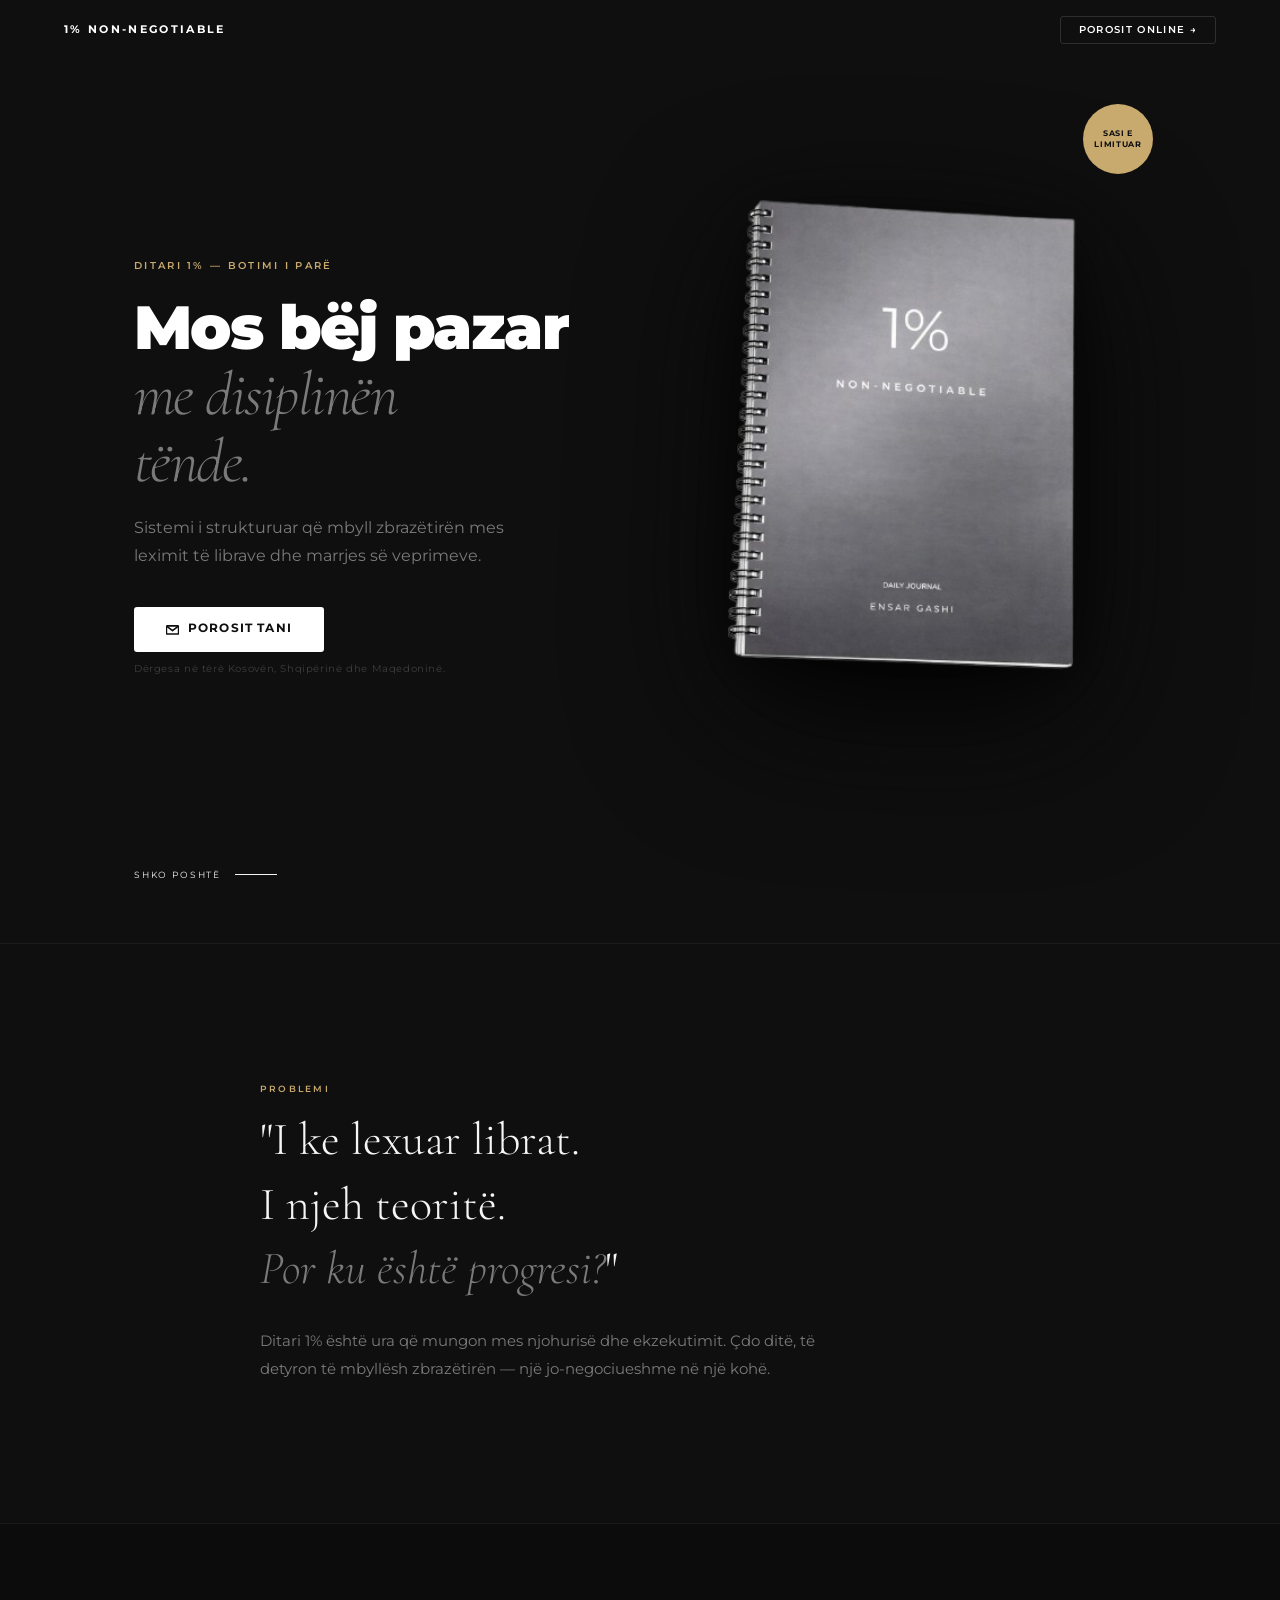
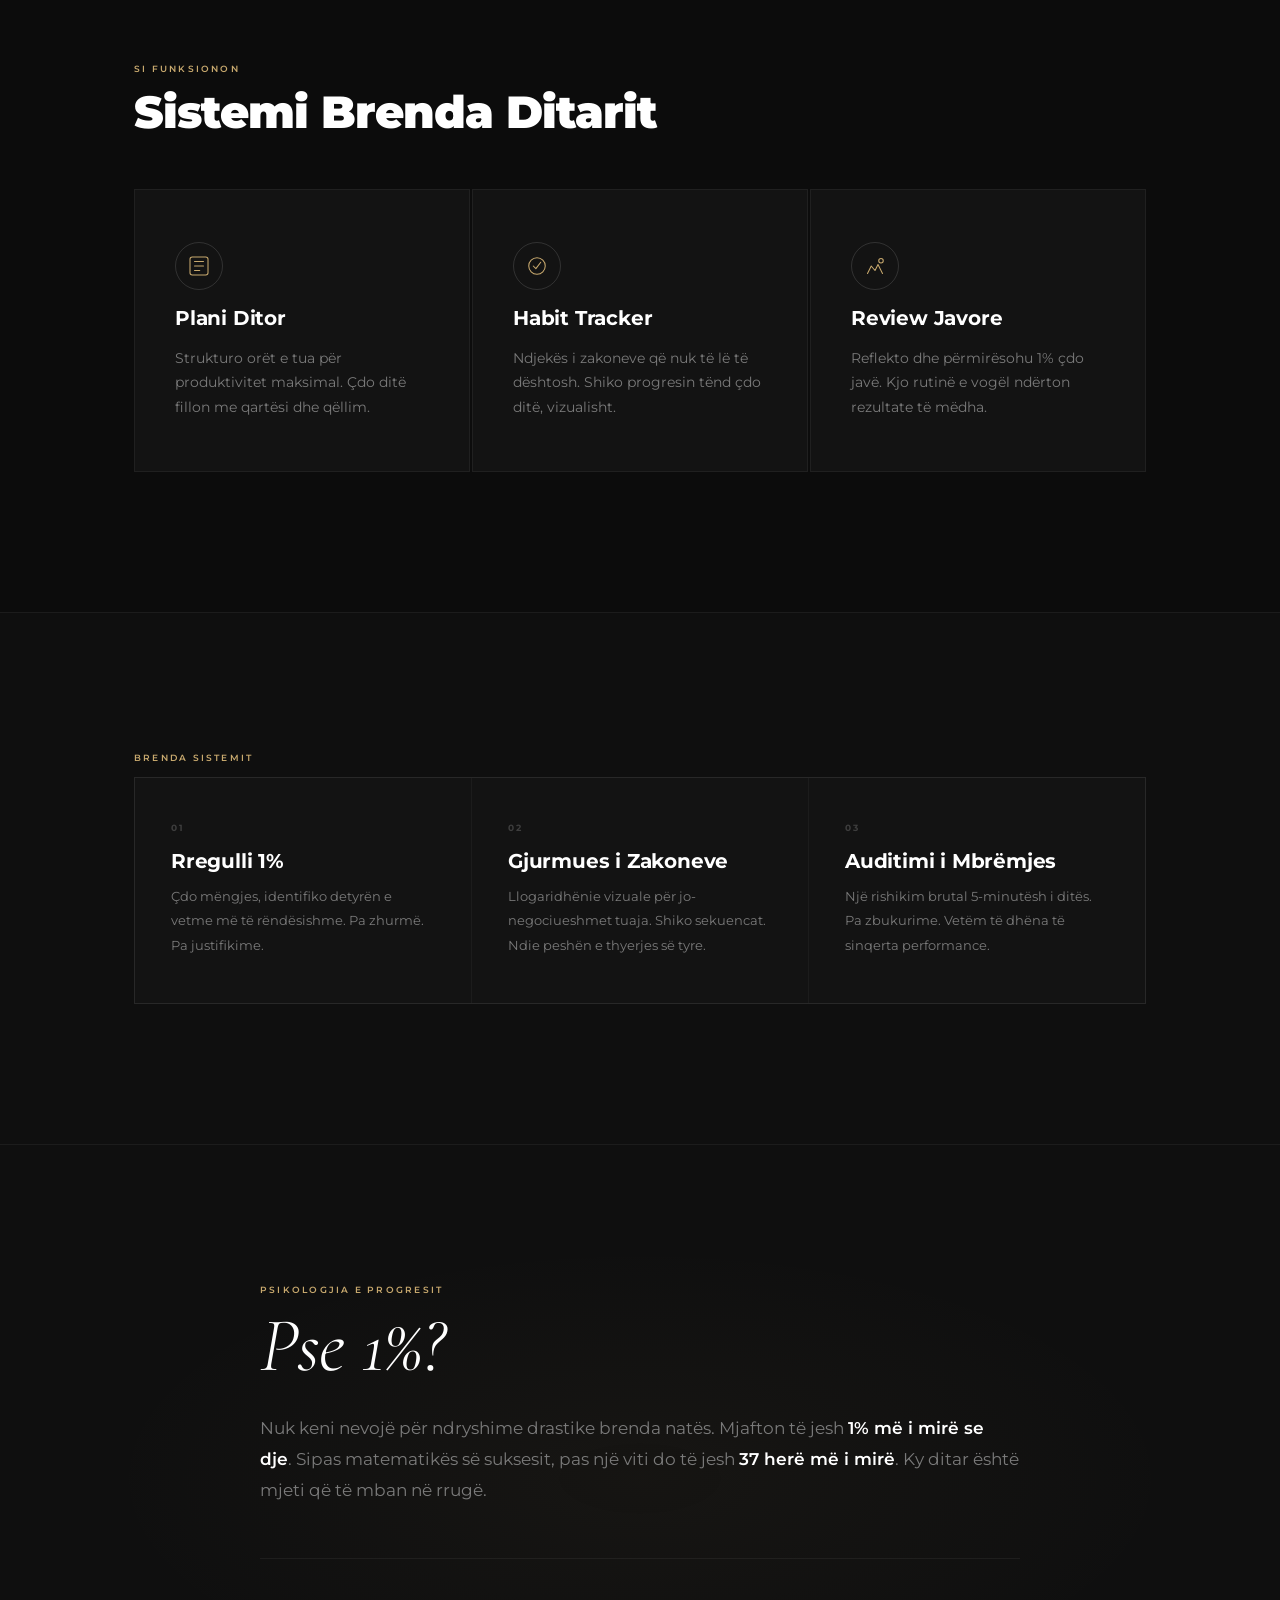
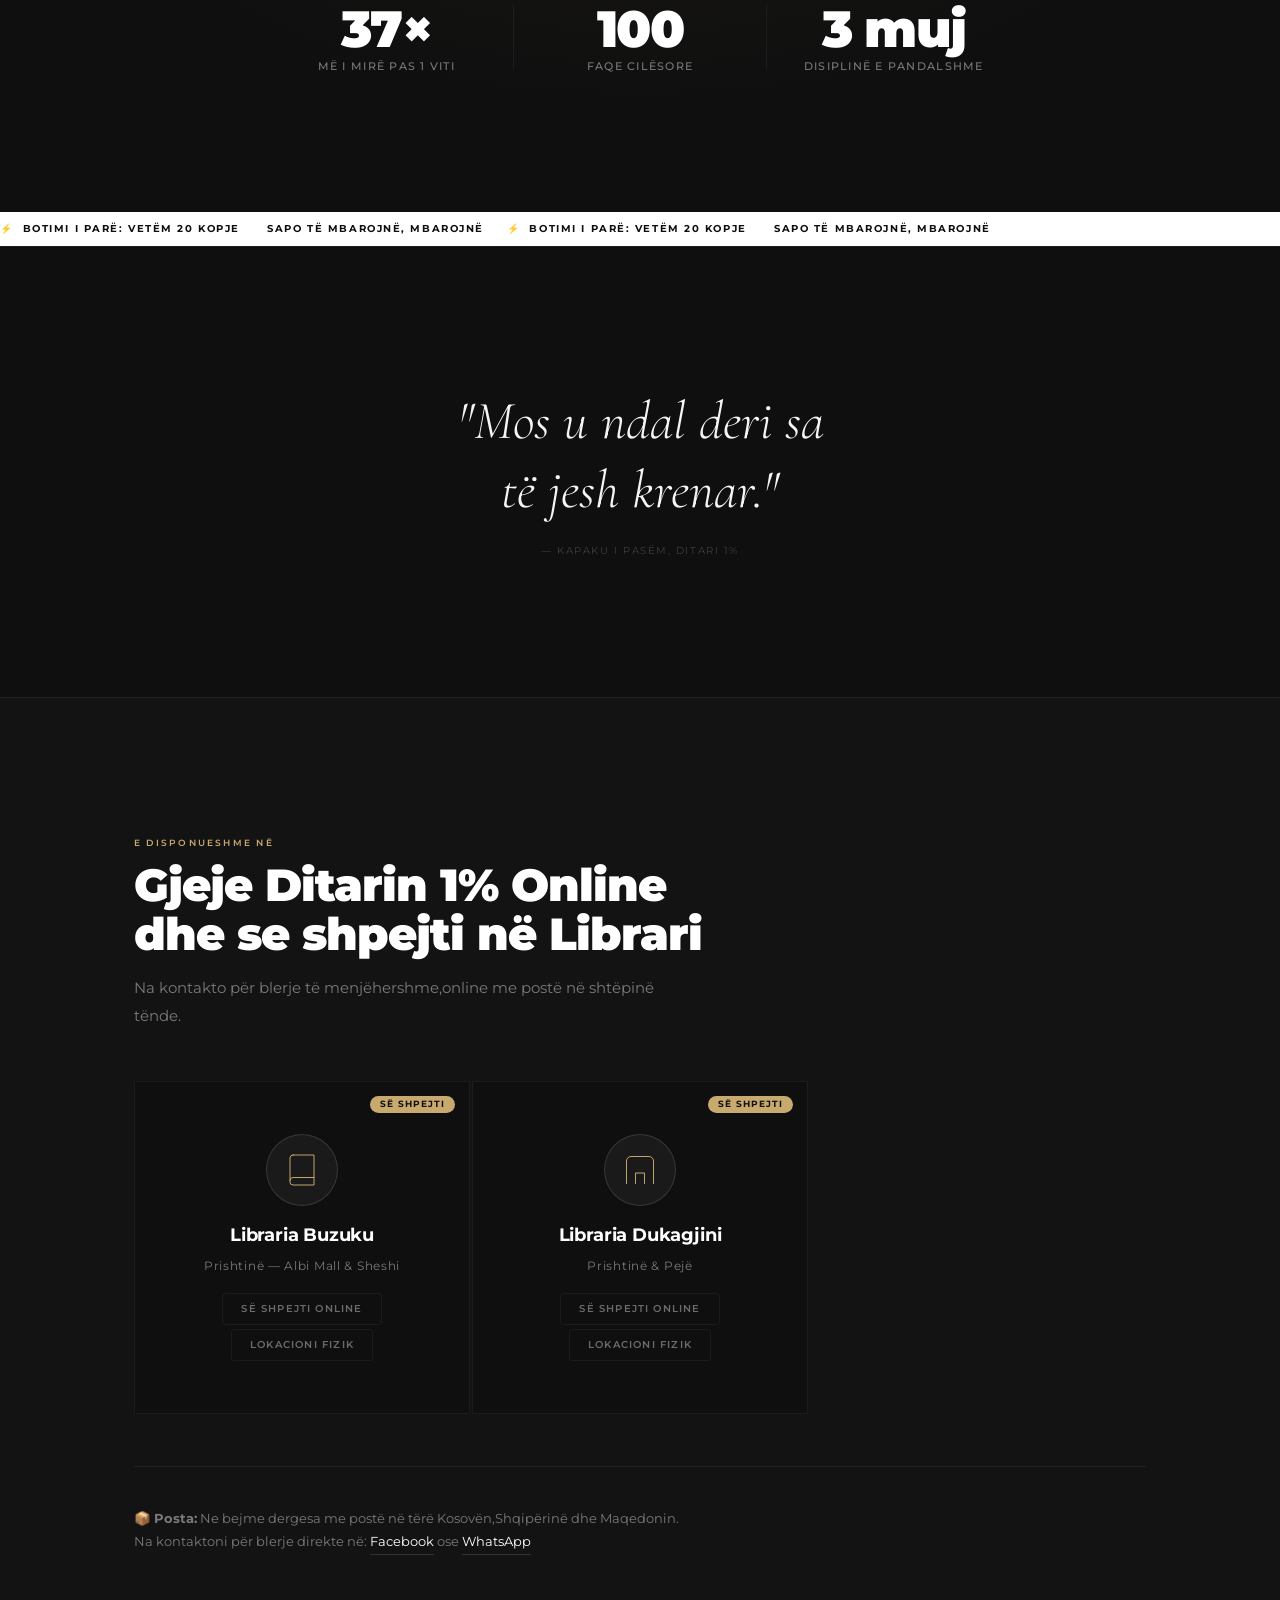
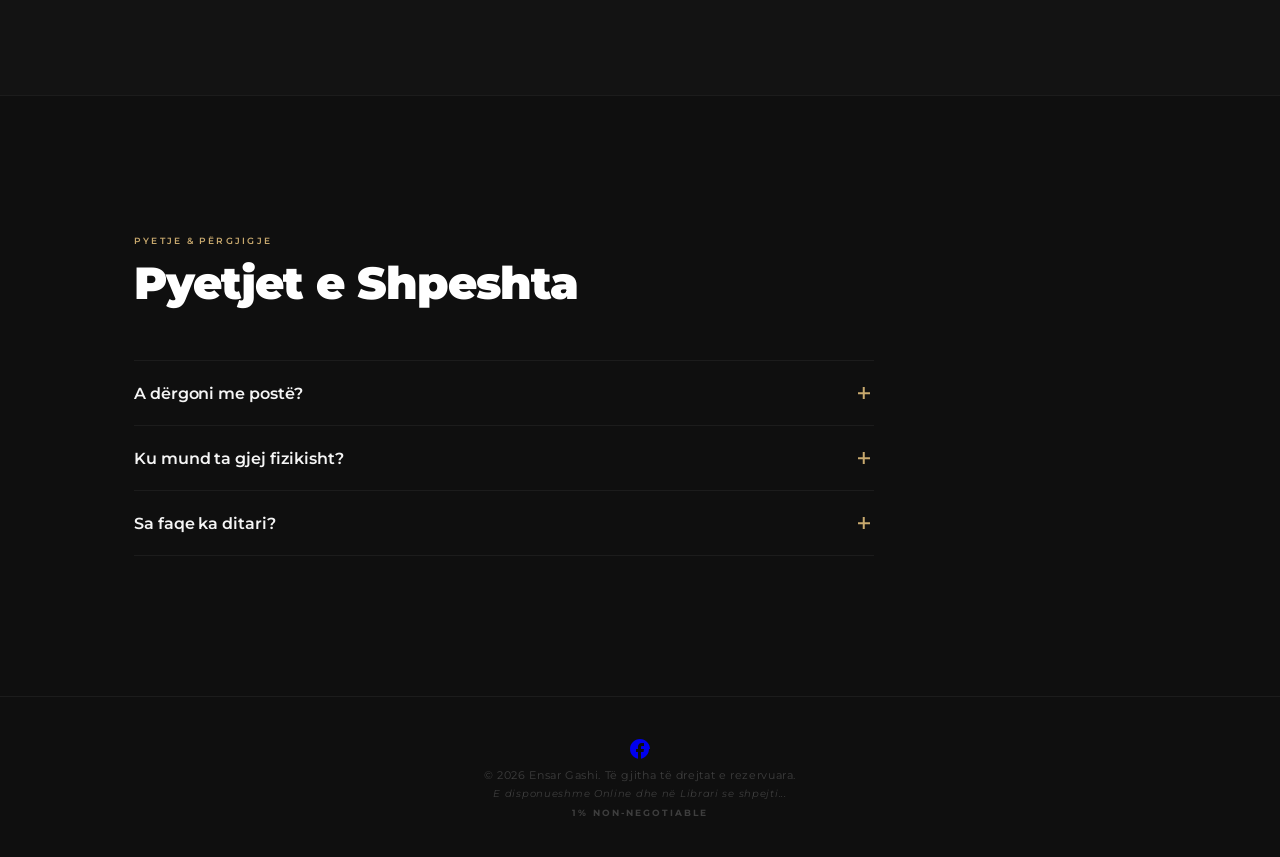
==== index.html @ e33360a8 "Rename diary.html to index.html" ====
<!DOCTYPE html>
<html lang="sq">
<head>
  <meta charset="UTF-8"/>
  <meta name="viewport" content="width=device-width, initial-scale=1.0"/>
  <title>1% Non-Negotiable — Ditari Ditor</title>
  <link rel="preconnect" href="https://fonts.googleapis.com">
  <link rel="preconnect" href="https://fonts.gstatic.com" crossorigin>
  <link href="https://fonts.googleapis.com/css2?family=Montserrat:wght@300;400;500;600;700;900&family=Cormorant+Garamond:ital,wght@0,300;1,300;1,400&display=swap" rel="stylesheet">
  <link rel="stylesheet" href="diary.css">
</head>
<body>

<nav class="nav" id="mainNav">
  <span class="nav-brand">1% Non-Negotiable</span>
  <a href="https://wa.me/38349200528?text=Përshëndetje%20Ensar,%20dua%20të%20porosis%20ditarin%20'1%25%20Non-Negotiable'." target="_blank" class="nav-btn">Porosit Online →</a>
</nav>

<section class="hero">
  <div class="hero-grid">

    <div class="hero-text fu">
      <span class="eyebrow">Ditari 1% — Botimi i Parë</span>
      <h1 class="h1">Mos bëj pazar<br><em>me disiplinën<br>tënde.</em></h1>
      <p class="sub">Sistemi i strukturuar që mbyll zbrazëtirën mes leximit të librave dhe marrjes së veprimeve.</p>
      
      <div class="cta-wrap">
        <a href="https://wa.me/38349200528?text=Përshëndetje%20Ensar,%20dua%20të%20porosis%20ditarin%20'1%25%20Non-Negotiable'." target="_blank" class="btn-main">
          <svg viewBox="0 0 16 16" fill="none" stroke="currentColor" stroke-width="2"
               stroke-linecap="round" stroke-linejoin="round" aria-hidden="true">
            <path d="M1.5 3.5h13a1 1 0 011 1v8a1 1 0 01-1 1h-13a1 1 0 01-1-1v-8a1 1 0 011-1z"/>
            <path d="M1.5 4.5l6.5 5 6.5-5"/>
          </svg>
          POROSIT TANI
        </a>
        <span class="cta-note">Dërgesa në tërë Kosovën, Shqipërinë dhe Maqedoninë.</span>
      </div>
    </div>

    <div class="journal-col fu td2">
      <div class="journal-float">
        <div class="journal-badge" aria-hidden="true">Sasi e<br>limituar</div>
        <img
          class="journal-img"
          src="daily-removebg-preview.png"
          alt="Ditari 1% Non-Negotiable — spirale metalike, kopertinë matte e zezë, nga Ensar Gashi"
          width="900" height="1200"
          loading="eager" decoding="async"
        />
      </div>
    </div>

  </div>
  <div class="scroll-cue fu td3" aria-hidden="true">
    <span>Shko poshtë</span>
    <div class="scroll-bar"></div>
  </div>
</section>


<section class="gap-sec">
  <div class="wrap">
    <div class="gap-inner fu">
      <span class="lbl">Problemi</span>
      <blockquote class="gap-q">
        "I ke lexuar librat.<br>
        I njeh teoritë.<br>
        <em>Por ku është progresi?</em>"
      </blockquote>
      <p class="gap-p">Ditari 1% është ura që mungon mes njohurisë dhe ekzekutimit. Çdo ditë, të detyron të mbyllësh zbrazëtirën — një jo-negociueshme në një kohë.</p>
    </div>
  </div>
</section>


<section class="system-sec" id="system">
  <div class="wrap">
    <div class="section-head fu">
      <span class="lbl">Si funksionon</span>
      <h2 class="section-title">Sistemi Brenda Ditarit</h2>
    </div>
    <div class="system-grid">

      <div class="sys-card fu td1">
        <div class="sys-icon" aria-hidden="true">
          <svg viewBox="0 0 32 32" fill="none" stroke="currentColor" stroke-width="1.4"
               stroke-linecap="round" stroke-linejoin="round">
            <rect x="4" y="4" width="24" height="24" rx="3"/>
            <line x1="10" y1="10" x2="22" y2="10"/>
            <line x1="10" y1="16" x2="22" y2="16"/>
            <line x1="10" y1="22" x2="17" y2="22"/>
          </svg>
        </div>
        <h3 class="sys-title">Plani Ditor</h3>
        <p class="sys-desc">Strukturo orët e tua për produktivitet maksimal. Çdo ditë fillon me qartësi dhe qëllim.</p>
      </div>

      <div class="sys-card fu td2">
        <div class="sys-icon" aria-hidden="true">
          <svg viewBox="0 0 32 32" fill="none" stroke="currentColor" stroke-width="1.4"
               stroke-linecap="round" stroke-linejoin="round">
            <circle cx="16" cy="16" r="11"/>
            <path d="M11 16l3.5 3.5L21 11"/>
          </svg>
        </div>
        <h3 class="sys-title">Habit Tracker</h3>
        <p class="sys-desc">Ndjekës i zakoneve që nuk të lë të dështosh. Shiko progresin tënd çdo ditë, vizualisht.</p>
      </div>

      <div class="sys-card fu td3">
        <div class="sys-icon" aria-hidden="true">
          <svg viewBox="0 0 32 32" fill="none" stroke="currentColor" stroke-width="1.4"
               stroke-linecap="round" stroke-linejoin="round">
            <path d="M6 26l5-10 5 6 4-8 6 12"/>
            <circle cx="24" cy="9" r="3"/>
          </svg>
        </div>
        <h3 class="sys-title">Review Javore</h3>
        <p class="sys-desc">Reflekto dhe përmirësohu 1% çdo javë. Kjo rutinë e vogël ndërton rezultate të mëdha.</p>
      </div>

    </div>
  </div>
</section>


<section class="feat-sec">
  <div class="wrap">
    <span class="lbl fu">Brenda Sistemit</span>
    <div class="feat-grid">
      <div class="fc fu td1">
        <div class="fc-n">01</div>
        <h3 class="fc-t">Rregulli 1%</h3>
        <p class="fc-d">Çdo mëngjes, identifiko detyrën e vetme më të rëndësishme. Pa zhurmë. Pa justifikime.</p>
      </div>
      <div class="fc fu td2">
        <div class="fc-n">02</div>
        <h3 class="fc-t">Gjurmues i Zakoneve</h3>
        <p class="fc-d">Llogaridhënie vizuale për jo-negociueshmet tuaja. Shiko sekuencat. Ndie peshën e thyerjes së tyre.</p>
      </div>
      <div class="fc fu td3">
        <div class="fc-n">03</div>
        <h3 class="fc-t">Auditimi i Mbrëmjes</h3>
        <p class="fc-d">Një rishikim brutal 5-minutësh i ditës. Pa zbukurime. Vetëm të dhëna të sinqerta performance.</p>
      </div>
    </div>
  </div>
</section>


<section class="pse-sec">
  <div class="wrap">
    <div class="pse-inner fu">
      <span class="lbl">Psikologjia e Progresit</span>
      <h2 class="pse-title">Pse 1%?</h2>
      <p class="pse-body">Nuk keni nevojë për ndryshime drastike brenda natës. Mjafton të jesh <strong>1% më i mirë se dje</strong>. Sipas matematikës së suksesit, pas një viti do të jesh <strong>37 herë më i mirë</strong>. Ky ditar është mjeti që të mban në rrugë.</p>
      <div class="pse-stat">
        <div class="pse-stat-item fu td1">
          <span class="pse-num">37×</span>
          <span class="pse-label">më i mirë pas 1 viti</span>
        </div>
        <div class="pse-divider" aria-hidden="true"></div>
        <div class="pse-stat-item fu td2">
          <span class="pse-num">100</span>
          <span class="pse-label">faqe cilësore</span>
        </div>
        <div class="pse-divider" aria-hidden="true"></div>
        <div class="pse-stat-item fu td3">
          <span class="pse-num">3 muj</span>
          <span class="pse-label">disiplinë e pandalshme</span>
        </div>
      </div>
    </div>
  </div>
</section>


<section class="scar" aria-label="Disponueshmëri e kufizuar">
  <div class="scar-track" aria-hidden="true">
    <span>⚡  BOTIMI I PARË: VETËM 20 KOPJE      SAPO TË MBAROJNË, MBAROJNË     </span>
    <span>⚡  BOTIMI I PARË: VETËM 20 KOPJE      SAPO TË MBAROJNË, MBAROJNË     </span>
  </div>
</section>


<section class="quote-sec">
  <div class="wrap">
    <div class="fu">
      <p class="bq">"Mos u ndal deri sa<br>të jesh krenar."</p>
      <span class="bq-attr">— Kapaku i pasëm, Ditari 1%</span>
    </div>
  </div>
</section>


<section class="stores-sec" id="retail">
  <div class="wrap">
    <div class="section-head fu">
      <span class="lbl">E Disponueshme Në</span>
      <h2 class="section-title">Gjeje Ditarin 1% Online<br>dhe se shpejti në Librari</h2>
      <p class="section-sub">Na kontakto për blerje të menjëhershme,online me postë në shtëpinë tënde.</p>
    </div>

    <div class="stores-grid">

     <div class="store-card fu td1">
  <div class="store-badge-soon">Së shpejti</div>
  <div class="store-logo-wrap">
    <svg class="store-logo-icon" viewBox="0 0 48 48" fill="none" stroke="#C8A96E"
         stroke-width="1.3" stroke-linecap="round" stroke-linejoin="round" aria-hidden="true">
      <path d="M8 38a4 4 0 014-4H40"/>
      <path d="M12 4H40v40H12A4 4 0 018 40V8a4 4 0 014-4z"/>
    </svg>
  </div>
  <h3 class="store-name">Libraria Buzuku</h3>
  <p class="store-sub">Prishtinë — Albi Mall & Sheshi</p>
  <div class="store-actions">
    <a href="#" class="btn-store btn-store--muted">Së shpejti Online</a>
    <a href="#" class="btn-store btn-store--outline btn-store--muted">Lokacioni Fizik</a>
  </div>
</div>

      <div class="store-card fu td2">
        <div class="store-badge-soon">Së shpejti</div>
        <div class="store-logo-wrap">
          <svg class="store-logo-icon" viewBox="0 0 48 48" fill="none" stroke="#C8A96E"
               stroke-width="1.3" stroke-linecap="round" stroke-linejoin="round" aria-hidden="true">
            <path d="M6 42V12a6 6 0 016-6h24a6 6 0 016 6v30"/>
            <path d="M18 42V28h12v14"/>
          </svg>
        </div>
        <h3 class="store-name">Libraria Dukagjini</h3>
        <p class="store-sub">Prishtinë & Pejë</p>
        <div class="store-actions">
          <a href="#" class="btn-store btn-store--muted">Së shpejti Online</a>
          <a href="#" class="btn-store btn-store--outline btn-store--muted">Lokacioni Fizik</a>
        </div>
      </div>

    

    </div>

    <div class="stores-secondary fu">
      <p>
        📦 <strong>Posta:</strong> Ne bejme dergesa me postë në tërë Kosovën,Shqipërinë dhe Maqedonin.<br>
        Na kontaktoni për blerje direkte në: 
<a href="https://www.facebook.com/profile.php?id=61578412855357" target="_blank" rel="noopener noreferrer">Facebook</a> ose 
<a href="https://wa.me/38349200528?text=Përshëndetje%20Ensar,%20po%20ju%20shkruaj%20për%20ditarin%20'1%25%20Non-Negotiable'." target="_blank" rel="noopener noreferrer">WhatsApp</a>
      </p>
    </div>

  </div>
</section>


<section class="faq-sec">
  <div class="wrap">
    <div class="section-head fu">
      <span class="lbl">Pyetje & Përgjigje</span>
      <h2 class="section-title">Pyetjet e Shpeshta</h2>
    </div>

    <div class="faq-list" id="faqList">

      <div class="faq-item fu">
        <button class="faq-q" aria-expanded="false">
          A dërgoni me postë?
          <span class="faq-icon" aria-hidden="true"></span>
        </button>
        <div class="faq-a" role="region">
          <p>Po,mund të porositni direkt përmes faqes tonë në <strong>Facebook</strong> ose permes WhatsApp-it.</p>
        </div>
      </div>

      <div class="faq-item fu td1">
        <button class="faq-q" aria-expanded="false">
          Ku mund ta gjej fizikisht?
          <span class="faq-icon" aria-hidden="true"></span>
        </button>
        <div class="faq-a" role="region">
          <p>Ditari është i disponueshëm në website-in tonë dhe se shpejti në librarite më të mira në Kosovë fizikisht edhe online.
            Bejme dergesa ne te gjithe Kosoven,Shqiperi dhe Maqedoni. 
          </p>
        </div>
      </div>

      <div class="faq-item fu td2">
        <button class="faq-q" aria-expanded="false">
          Sa faqe ka ditari?
          <span class="faq-icon" aria-hidden="true"></span>
        </button>
        <div class="faq-a" role="region">
          <p>Ditari përmban 100 faqe kualitative, të dizajnuara për t'ju mbuluar për 3 muaj disiplinë intensive 1%.</p>
        </div>
      </div>

    </div>
  </div>
</section>


<footer class="footer">
  <div class="footer-socials">
    <a href="https://www.facebook.com/profile.php?id=61578412855357" target="_blank" aria-label="Facebook">
      <svg width="24" height="24" viewBox="0 0 24 24" fill="currentColor">
        <path d="M22 12c0-5.52-4.48-10-10-10S2 6.48 2 12c0 4.84 3.44 8.87 8 9.8V15H8v-3h2V9.5C10 7.57 11.57 6 13.5 6H16v3h-2c-.55 0-1 .45-1 1V12h3l-.5 3H13v6.8c4.56-.93 8-4.96 8-9.8z"/>
      </svg>
    </a>
  </div>
  <p class="footer-c">© 2026 Ensar Gashi. Të gjitha të drejtat e rezervuara.</p>
  <p class="footer-av">E disponueshme Online dhe në Librari se shpejti...</p>
  <p class="footer-b">1% Non-Negotiable</p>
</footer>

<script src="diary.js"></script>
</body>
</html>
---- diary.css ----
/* ════════════════════════════════════════════════════════
   style.css  |  1% Non-Negotiable — Ditari Ditor
════════════════════════════════════════════════════════ */

/* ── RESET & TOKENS ─────────────────────────────────── */
*, *::before, *::after { margin: 0; padding: 0; box-sizing: border-box; }

:root {
  --bg:       #0F0F0F;
  --bg2:      #131313;
  --bg3:      #1a1a1a;
  --bg4:      #0c0c0c;
  --text:     #F5F5F5;
  --muted:    #7a7a7a;
  --dim:      #3e3e3e;
  --white:    #FFFFFF;
  --gold:     #C8A96E;
  --gold-dim: rgba(200,169,110,0.12);
  --border:   rgba(255,255,255,0.055);
  --bhi:      rgba(255,255,255,0.13);
  --ui:       'Montserrat', sans-serif;
  --serif:    'Cormorant Garamond', serif;
  --px:       clamp(18px, 5vw, 72px);
  --sy:       clamp(80px, 12vw, 140px);
  --max:      1140px;
  --rad:      3px;
}

html { scroll-behavior: smooth; }
body {
  background: var(--bg);
  color: var(--text);
  font-family: var(--ui);
  -webkit-font-smoothing: antialiased;
  overflow-x: hidden;
  line-height: 1;
}
.wrap { max-width: var(--max); margin: 0 auto; padding: 0 var(--px); }

/* ── KEYFRAMES ──────────────────────────────────────── */
@keyframes float {
  0%, 100% { transform: translateY(0px); }
  50%       { transform: translateY(-18px); }
}
@keyframes marquee {
  from { transform: translateX(0); }
  to   { transform: translateX(-50%); }
}
@keyframes pulse {
  0%, 100% { box-shadow: 0 0 0 0 rgba(200,169,110,.45); }
  60%       { box-shadow: 0 0 0 11px rgba(200,169,110,0); }
}
@keyframes lineAnim {
  0%   { transform: scaleY(0); transform-origin: top; opacity: 1; }
  49%  { transform: scaleY(1); transform-origin: top; }
  50%  { transform: scaleY(1); transform-origin: bottom; }
  100% { transform: scaleY(0); transform-origin: bottom; opacity: .3; }
}
@keyframes shimmerBar {
  0%   { transform: translateX(-100%); }
  100% { transform: translateX(400%); }
}

/* ── FADE-UP ─────────────────────────────────────────── */
.fu {
  opacity: 0;
  transform: translateY(24px);
  transition: opacity .72s cubic-bezier(.16,1,.3,1),
              transform .72s cubic-bezier(.16,1,.3,1);
}
.fu.on { opacity: 1; transform: none; }
.td1 { transition-delay: .07s; }
.td2 { transition-delay: .16s; }
.td3 { transition-delay: .28s; }

/* ── SHARED LABELS & HEADINGS ───────────────────────── */
.lbl {
  display: block;
  font-size: .58rem; font-weight: 600;
  letter-spacing: .24em; text-transform: uppercase;
  color: var(--gold); margin-bottom: 14px;
}

.section-head { margin-bottom: 52px; }

.section-title {
  font-size: clamp(1.7rem, 3.5vw, 2.8rem);
  font-weight: 900; letter-spacing: -.022em; line-height: 1.1;
  color: var(--white); margin-bottom: 14px;
}

.section-sub {
  font-size: clamp(.86rem, 1.3vw, .96rem);
  font-weight: 400; line-height: 1.82;
  color: var(--muted); max-width: 520px;
}


/* ════════════════════════════════════════════════════════
   NAV
════════════════════════════════════════════════════════ */
.nav {
  position: fixed; top: 0; left: 0; right: 0; z-index: 200;
  display: flex; align-items: center; justify-content: space-between;
  padding: 16px var(--px);
  border-bottom: 1px solid transparent;
  transition: background .4s, border-color .35s, backdrop-filter .4s;
}
.nav.scrolled {
  background: rgba(15,15,15,.9);
  border-color: var(--border);
  backdrop-filter: blur(16px);
}
.nav-brand {
  font-size: .66rem; font-weight: 700;
  letter-spacing: .22em; text-transform: uppercase;
  color: var(--white); white-space: nowrap; text-decoration: none;
}
.nav-btn {
  font-size: .64rem; font-weight: 600;
  letter-spacing: .13em; text-transform: uppercase;
  color: var(--white); text-decoration: none;
  border: 1px solid var(--bhi);
  padding: 8px 18px; border-radius: var(--rad);
  transition: background .2s, color .2s;
}
.nav-btn:hover { background: var(--white); color: var(--bg); }


/* ════════════════════════════════════════════════════════
   HERO
════════════════════════════════════════════════════════ */
.hero {
  min-height: 100svh;
  padding: 120px var(--px) 64px;
  display: flex; flex-direction: column; justify-content: center;
  max-width: var(--max); margin: 0 auto;
}
.hero-grid {
  display: grid;
  grid-template-columns: 1fr 1fr;
  gap: 48px; align-items: center;
}

/* Text column */
.eyebrow {
  display: inline-block;
  font-size: .6rem; font-weight: 600;
  letter-spacing: .24em; text-transform: uppercase;
  color: var(--gold); margin-bottom: 24px;
}
.h1 {
  font-size: clamp(2.2rem, 4.8vw, 4.2rem);
  font-weight: 900; line-height: 1.06;
  letter-spacing: -.025em; color: var(--white);
  margin-bottom: 20px;
}
.h1 em {
  font-family: var(--serif);
  font-style: italic; font-weight: 300; color: var(--muted);
}
.sub {
  font-size: clamp(.86rem, 1.4vw, 1rem);
  font-weight: 400; line-height: 1.76; color: var(--muted);
  max-width: 400px; margin-bottom: 36px;
}
.cta-wrap { display: flex; flex-direction: column; align-items: flex-start; gap: 12px; }
.btn-main {
  display: inline-flex; align-items: center; gap: 9px;
  background: var(--white); color: var(--bg);
  font-family: var(--ui); font-size: .72rem;
  font-weight: 700; letter-spacing: .1em; text-transform: uppercase;
  text-decoration: none; padding: 16px 32px; border-radius: var(--rad);
  transition: opacity .2s, transform .15s;
}
.btn-main:hover { opacity: .88; }
.btn-main:active { transform: scale(.98); }
.btn-main svg { width: 13px; height: 13px; flex-shrink: 0; }
.cta-note { font-size: .64rem; color: var(--dim); letter-spacing: .06em; }

/* Journal image column */
.journal-col {
  display: flex; justify-content: center; align-items: center;
  position: relative;
}
.journal-float {
  position: relative;
  display: inline-block;
  animation: float 6s ease-in-out infinite;
}
.journal-badge {
  position: absolute; top: -16px; right: -18px; z-index: 10;
  width: 70px; height: 70px; border-radius: 50%;
  background: var(--gold);
  display: flex; flex-direction: column;
  align-items: center; justify-content: center; text-align: center;
  font-size: .48rem; font-weight: 700; letter-spacing: .09em; text-transform: uppercase;
  color: #0F0F0F; line-height: 1.45;
  animation: pulse 2.8s ease-in-out infinite;
  pointer-events: none;
}
.journal-img {
  display: block;
  width: clamp(280px, 38vw, 460px);
  height: auto;
  filter:
    drop-shadow(0px 40px 70px rgba(0,0,0,.85))
    drop-shadow(0px 8px 24px rgba(0,0,0,.6))
    drop-shadow(0px 0px 1px rgba(255,255,255,.04));
  image-rendering: -webkit-optimize-contrast;
}

/* Scroll cue */
.scroll-cue {
  display: flex; align-items: center; gap: 14px;
  margin-top: 60px; opacity: .4;
}
.scroll-cue span { font-size: .57rem; letter-spacing: .2em; text-transform: uppercase; }
.scroll-bar {
  width: 42px; height: 1px; background: currentColor;
  animation: lineAnim 2.2s ease-in-out infinite;
}


/* ════════════════════════════════════════════════════════
   KNOWLEDGE GAP
════════════════════════════════════════════════════════ */
.gap-sec { padding: var(--sy) var(--px); border-top: 1px solid var(--border); }
.gap-inner { max-width: 760px; margin: 0 auto; }
.gap-q {
  font-family: var(--serif);
  font-size: clamp(1.65rem, 3.6vw, 2.9rem);
  font-weight: 300; line-height: 1.4; color: var(--text);
  border: none; margin-bottom: 26px;
}
.gap-q em { font-style: italic; color: var(--muted); }
.gap-p {
  font-size: clamp(.86rem, 1.4vw, .96rem);
  font-weight: 400; line-height: 1.84; color: var(--muted); max-width: 560px;
}


/* ════════════════════════════════════════════════════════
   SISTEMI BRENDA DITARIT
════════════════════════════════════════════════════════ */
.system-sec {
  padding: var(--sy) var(--px);
  border-top: 1px solid var(--border);
  background: var(--bg4);
}
.system-grid {
  display: grid;
  grid-template-columns: repeat(3, 1fr);
  gap: 2px;
}
.sys-card {
  background: var(--bg2);
  border: 1px solid var(--border);
  padding: clamp(32px, 5vw, 52px) clamp(24px, 3.5vw, 40px);
  display: flex; flex-direction: column; gap: 18px;
  position: relative; overflow: hidden;
  transition: background .3s, border-color .3s;
}
.sys-card::after {
  content: '';
  position: absolute; bottom: 0; left: 0; right: 0; height: 2px;
  background: linear-gradient(90deg, transparent, var(--gold), transparent);
  opacity: 0; transition: opacity .3s;
}
.sys-card:hover { background: var(--bg3); border-color: var(--bhi); }
.sys-card:hover::after { opacity: 1; }

.sys-icon {
  width: 48px; height: 48px;
  border: 1px solid var(--bhi); border-radius: 50%;
  display: flex; align-items: center; justify-content: center;
  flex-shrink: 0;
  color: var(--gold);
}
.sys-icon svg { width: 24px; height: 24px; }

.sys-title {
  font-size: clamp(1rem, 1.8vw, 1.25rem);
  font-weight: 700; letter-spacing: -.01em; color: var(--white);
}
.sys-desc {
  font-size: .86rem; font-weight: 400; line-height: 1.78; color: var(--muted);
}


/* ════════════════════════════════════════════════════════
   ORIGINAL FEATURES GRID
════════════════════════════════════════════════════════ */
.feat-sec { padding: var(--sy) var(--px); border-top: 1px solid var(--border); }
.feat-grid {
  display: grid; grid-template-columns: repeat(3,1fr);
  gap: 1px; background: var(--border); border: 1px solid var(--border);
}
.fc {
  background: var(--bg2);
  padding: clamp(26px,4vw,46px) clamp(20px,3vw,36px);
  position: relative; overflow: hidden; transition: background .3s;
}
.fc::after {
  content: ''; position: absolute;
  top: 0; left: 0; right: 0; height: 2px;
  background: linear-gradient(90deg, transparent, var(--gold), transparent);
  opacity: 0; transition: opacity .3s;
}
.fc:hover { background: var(--bg3); }
.fc:hover::after { opacity: 1; }
.fc-n { font-size: .54rem; font-weight: 700; letter-spacing: .18em; color: var(--dim); margin-bottom: 20px; }
.fc-t { font-size: clamp(.96rem,1.7vw,1.24rem); font-weight: 700; letter-spacing: -.01em; color: var(--white); margin-bottom: 12px; }
.fc-d { font-size: .84rem; font-weight: 400; line-height: 1.8; color: var(--muted); }


/* ════════════════════════════════════════════════════════
   PSE 1%? — PSYCHOLOGY
════════════════════════════════════════════════════════ */
.pse-sec {
  padding: var(--sy) var(--px);
  border-top: 1px solid var(--border);
  /* subtle radial glow at center */
  background:
    radial-gradient(ellipse 60% 50% at 50% 50%, rgba(200,169,110,.04) 0%, transparent 70%),
    var(--bg);
}
.pse-inner { max-width: 760px; margin: 0 auto; }
.pse-title {
  font-family: var(--serif);
  font-size: clamp(2.8rem, 6vw, 5.5rem);
  font-weight: 300; font-style: italic;
  color: var(--white); line-height: 1; margin-bottom: 28px;
  letter-spacing: -.01em;
}
.pse-body {
  font-size: clamp(.92rem, 1.5vw, 1.05rem);
  font-weight: 400; line-height: 1.84; color: var(--muted);
  margin-bottom: 52px;
}
.pse-body strong { color: var(--white); font-weight: 600; }

/* Stats row */
.pse-stat {
  display: flex; align-items: center;
  gap: 0; border-top: 1px solid var(--border); padding-top: 44px;
}
.pse-stat-item {
  flex: 1; text-align: center;
  display: flex; flex-direction: column; gap: 8px;
}
.pse-num {
  font-size: clamp(2rem, 4vw, 3.2rem);
  font-weight: 900; letter-spacing: -.03em;
  color: var(--white); line-height: 1;
}
.pse-label {
  font-size: .66rem; font-weight: 500;
  letter-spacing: .12em; text-transform: uppercase;
  color: var(--muted);
}
.pse-divider {
  width: 1px; height: 64px;
  background: var(--border); flex-shrink: 0;
}


/* ════════════════════════════════════════════════════════
   SCARCITY BANNER
════════════════════════════════════════════════════════ */
.scar { overflow: hidden; background: var(--white); padding: 12px 0; }
.scar-track { display: flex; white-space: nowrap; animation: marquee 22s linear infinite; }
.scar-track span {
  font-size: .61rem; font-weight: 700; letter-spacing: .16em;
  text-transform: uppercase; color: var(--bg); flex-shrink: 0;
}


/* ════════════════════════════════════════════════════════
   BACK COVER QUOTE
════════════════════════════════════════════════════════ */
.quote-sec { padding: var(--sy) var(--px); border-top: 1px solid var(--border); text-align: center; }
.bq {
  font-family: var(--serif);
  font-size: clamp(1.8rem, 4.2vw, 3.4rem);
  font-weight: 300; font-style: italic; line-height: 1.28;
  color: var(--text); margin-bottom: 16px;
}
.bq-attr { font-size: .6rem; letter-spacing: .16em; text-transform: uppercase; color: var(--dim); }


/* ════════════════════════════════════════════════════════
   GJEJE NË LIBRARI — LOGO SHOWCASE
════════════════════════════════════════════════════════ */
.stores-sec {
  padding: var(--sy) var(--px);
  border-top: 1px solid var(--border);
  background: var(--bg2);
}

.stores-grid {
  display: grid;
  grid-template-columns: repeat(3, 1fr);
  gap: 2px;
  margin-bottom: 52px;
}

.store-card {
  background: var(--bg);
  border: 1px solid var(--border);
  padding: clamp(32px, 5vw, 52px) clamp(24px, 3.5vw, 38px);
  display: flex; flex-direction: column; align-items: center;
  text-align: center; gap: 16px;
  position: relative; overflow: hidden;
  transition: border-color .3s, background .3s;
}
.store-card::before {
  content: '';
  position: absolute; top: 0; left: 0; right: 0; height: 1px;
  background: linear-gradient(90deg, transparent, var(--gold), transparent);
  opacity: 0; transition: opacity .3s;
}
.store-card:hover { border-color: var(--bhi); background: var(--bg3); }
.store-card:hover::before { opacity: 1; }

/* "Së shpejti" badge */
.store-badge-soon {
  position: absolute; top: 14px; right: 14px;
  font-size: .54rem; font-weight: 700; letter-spacing: .12em; text-transform: uppercase;
  color: var(--bg);
  background: var(--gold);
  padding: 4px 10px; border-radius: 20px;
}

.store-logo-wrap {
  width: 72px; height: 72px;
  border: 1px solid var(--bhi); border-radius: 50%;
  display: flex; align-items: center; justify-content: center;
  background: var(--bg3);
  margin-bottom: 4px;
}
.store-logo-icon { width: 36px; height: 36px; }

.store-name {
  font-size: clamp(.96rem, 1.7vw, 1.15rem);
  font-weight: 700; letter-spacing: -.01em; color: var(--white);
}
.store-sub {
  font-size: .74rem; font-weight: 400; color: var(--muted);
  letter-spacing: .06em;
}

.btn-store {
  display: inline-flex; align-items: center; gap: 6px;
  border: 1px solid var(--bhi); color: var(--text);
  text-decoration: none; font-family: var(--ui);
  font-size: .62rem; font-weight: 600; letter-spacing: .12em; text-transform: uppercase;
  padding: 10px 18px; border-radius: var(--rad);
  margin-top: 4px;
  transition: background .2s, color .2s, border-color .2s;
}
.btn-store:hover { background: var(--white); color: var(--bg); border-color: var(--white); }
.btn-store svg { width: 10px; height: 10px; transition: transform .2s; }
.btn-store:hover svg { transform: translateX(3px); }

.btn-store--muted {
  opacity: .4; cursor: default; pointer-events: none;
}

/* Secondary CTA */
.stores-secondary { padding-top: 40px; border-top: 1px solid var(--border); }
.stores-secondary p { font-size: .84rem; color: var(--muted); line-height: 1.75; }
.stores-secondary a {
  color: var(--white); text-decoration: none;
  border-bottom: 1px solid var(--bhi); transition: border-color .2s;
  display: inline-flex; align-items: center; gap: 5px;
}
.stores-secondary a:hover { border-color: var(--white); }
.stores-secondary a svg { width: 12px; height: 12px; }


/* ════════════════════════════════════════════════════════
   FAQ — ACCORDION
════════════════════════════════════════════════════════ */
.faq-sec {
  padding: var(--sy) var(--px);
  border-top: 1px solid var(--border);
}
.faq-list { max-width: 740px; }

.faq-item {
  border-bottom: 1px solid var(--border);
}
.faq-item:first-child { border-top: 1px solid var(--border); }

.faq-q {
  width: 100%; background: none; border: none; cursor: pointer;
  display: flex; align-items: center; justify-content: space-between;
  gap: 20px;
  padding: 22px 0;
  font-family: var(--ui); font-size: clamp(.88rem, 1.4vw, 1rem);
  font-weight: 600; letter-spacing: -.005em;
  color: var(--text); text-align: left;
  transition: color .2s;
}
.faq-q:hover { color: var(--white); }

/* + / × icon */
.faq-icon {
  flex-shrink: 0;
  width: 20px; height: 20px;
  position: relative;
}
.faq-icon::before,
.faq-icon::after {
  content: '';
  position: absolute; top: 50%; left: 50%;
  width: 12px; height: 1.5px;
  background: var(--gold);
  transform: translate(-50%, -50%);
  transition: opacity .3s, transform .3s;
}
.faq-icon::after {
  transform: translate(-50%, -50%) rotate(90deg);
}

/* open state */
.faq-item.open .faq-icon::after {
  transform: translate(-50%, -50%) rotate(0deg);
  opacity: 0;
}
.faq-item.open .faq-q { color: var(--white); }

.faq-a {
  overflow: hidden;
  max-height: 0;
  transition: max-height .45s cubic-bezier(.16,1,.3,1);
}
.faq-a p {
  padding-bottom: 22px;
  font-size: clamp(.84rem, 1.3vw, .94rem);
  font-weight: 400; line-height: 1.82; color: var(--muted);
}


/* ════════════════════════════════════════════════════════
   FOOTER
════════════════════════════════════════════════════════ */
.footer {
  padding: 40px var(--px); border-top: 1px solid var(--border);
  text-align: center; display: flex; flex-direction: column; gap: 7px; align-items: center;
}
.footer-c  { font-size: .66rem; color: var(--dim); letter-spacing: .06em; }
.footer-av { font-size: .63rem; color: var(--dim); letter-spacing: .07em; font-style: italic; }
.footer-b  { font-size: .58rem; font-weight: 700; letter-spacing: .22em; text-transform: uppercase; color: var(--dim); margin-top: 2px; }


/* ════════════════════════════════════════════════════════
   RESPONSIVE
════════════════════════════════════════════════════════ */
@media (max-width: 900px) {
  .system-grid { grid-template-columns: 1fr; }
  .stores-grid { grid-template-columns: 1fr; max-width: 400px; }
}

@media (max-width: 820px) {
  .hero-grid  { grid-template-columns: 1fr; text-align: center; gap: 52px; }
  .hero-text  { order: 1; }
  .journal-col { order: 2; }
  .sub        { max-width: 100%; margin-left: auto; margin-right: auto; }
  .cta-wrap   { align-items: center; }
  .cta-note   { text-align: center; }
  .scroll-cue { justify-content: center; }
  .feat-grid  { grid-template-columns: 1fr; }
  .retail-hd  { margin-bottom: 40px; }
  .journal-img { width: clamp(240px, 72vw, 360px); }
  .pse-stat   { flex-direction: column; gap: 32px; }
  .pse-divider { width: 40px; height: 1px; }
  .section-head { margin-bottom: 36px; }
}

@media (max-width: 480px) {
  .nav-btn    { display: none; }
  .h1         { font-size: 2.1rem; }
  .journal-badge { width: 58px; height: 58px; top: -10px; right: -10px; font-size: .44rem; }
  .gap-q      { font-size: 1.5rem; }
  .bq         { font-size: 1.7rem; }
  .pse-title  { font-size: 2.8rem; }
}
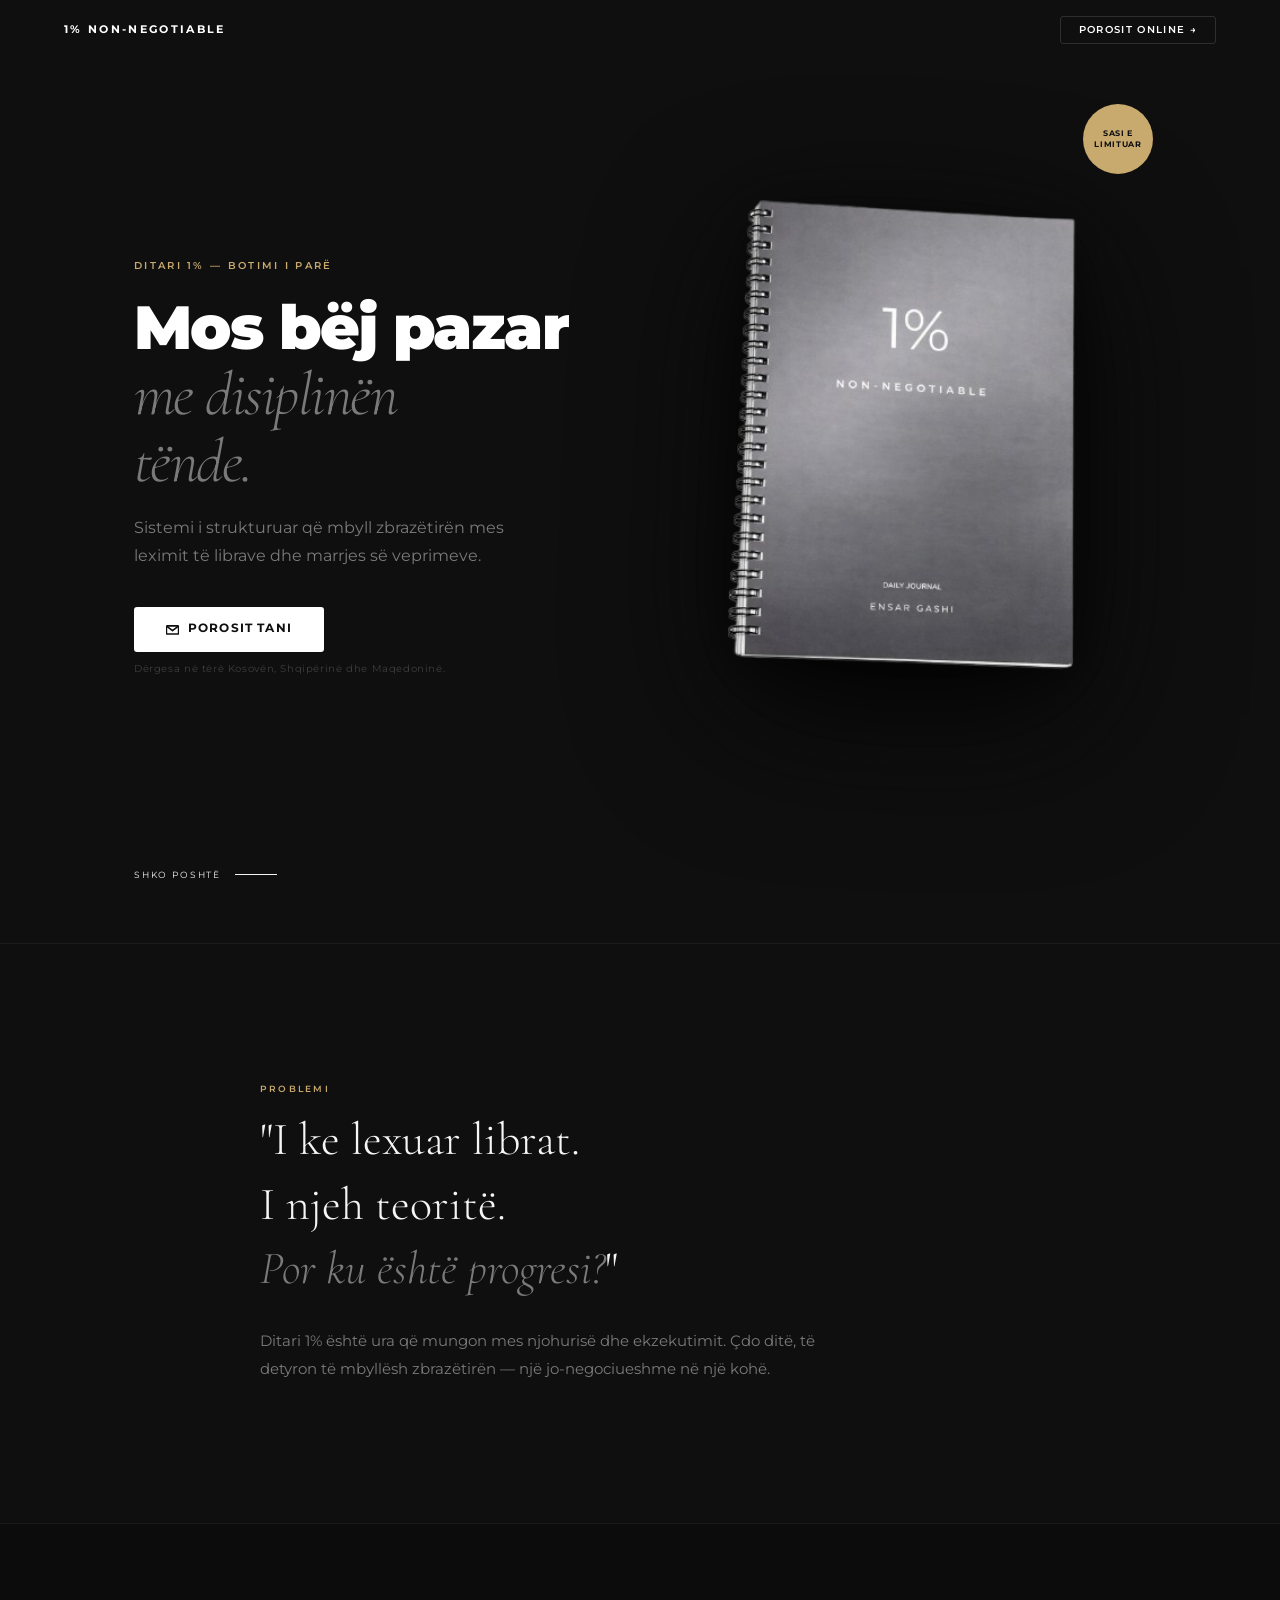
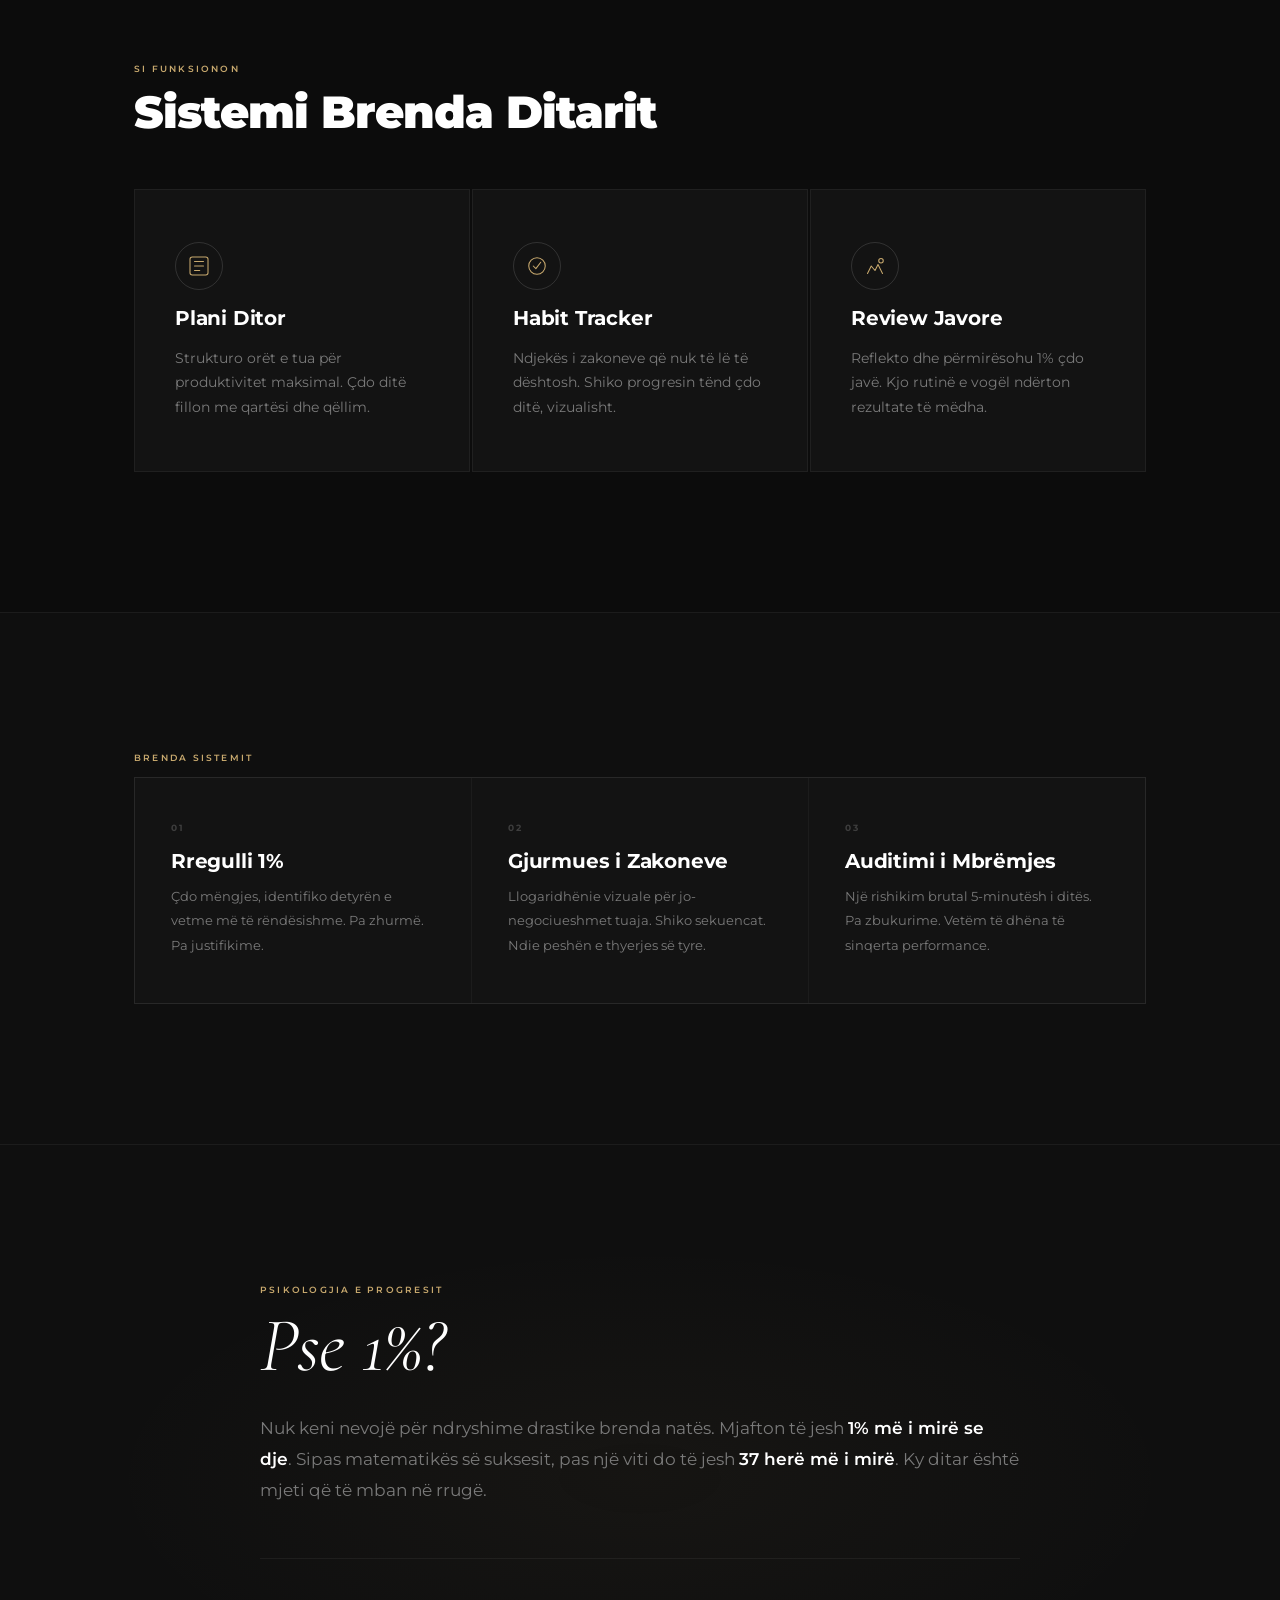
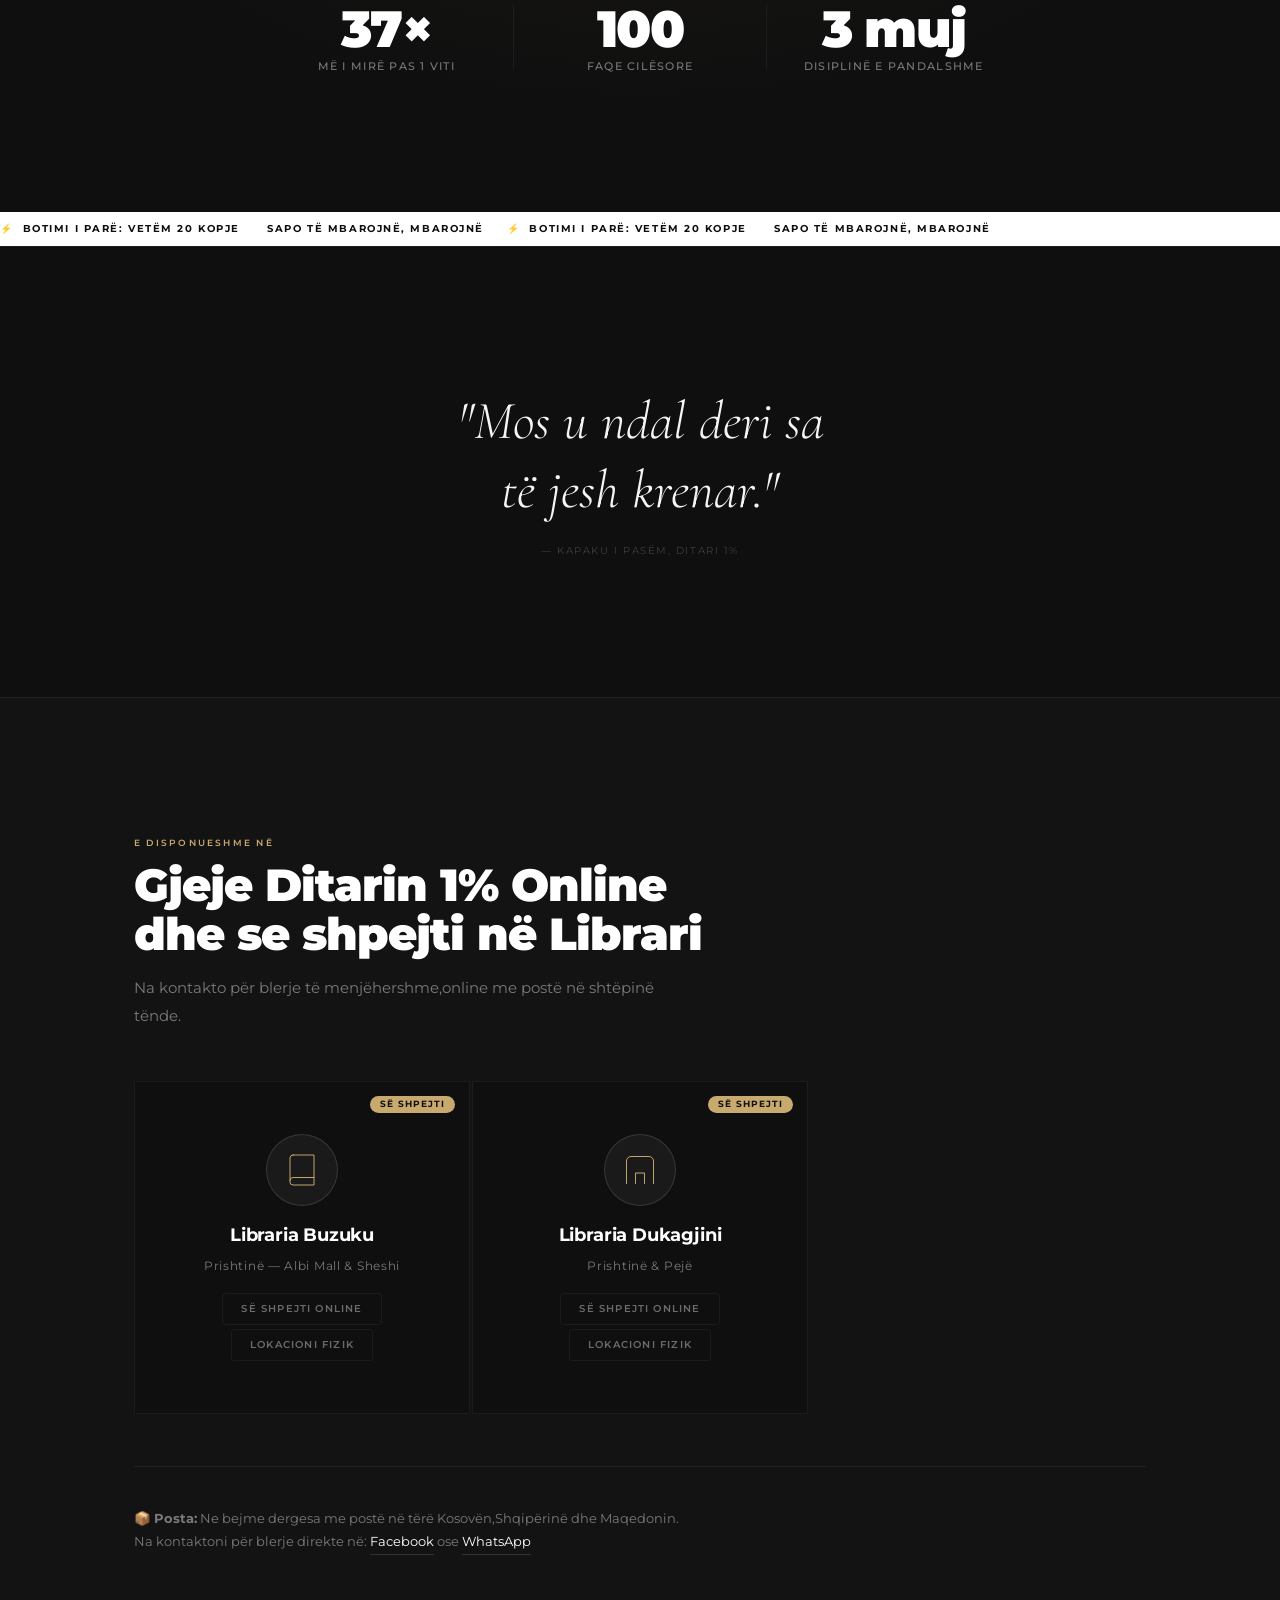
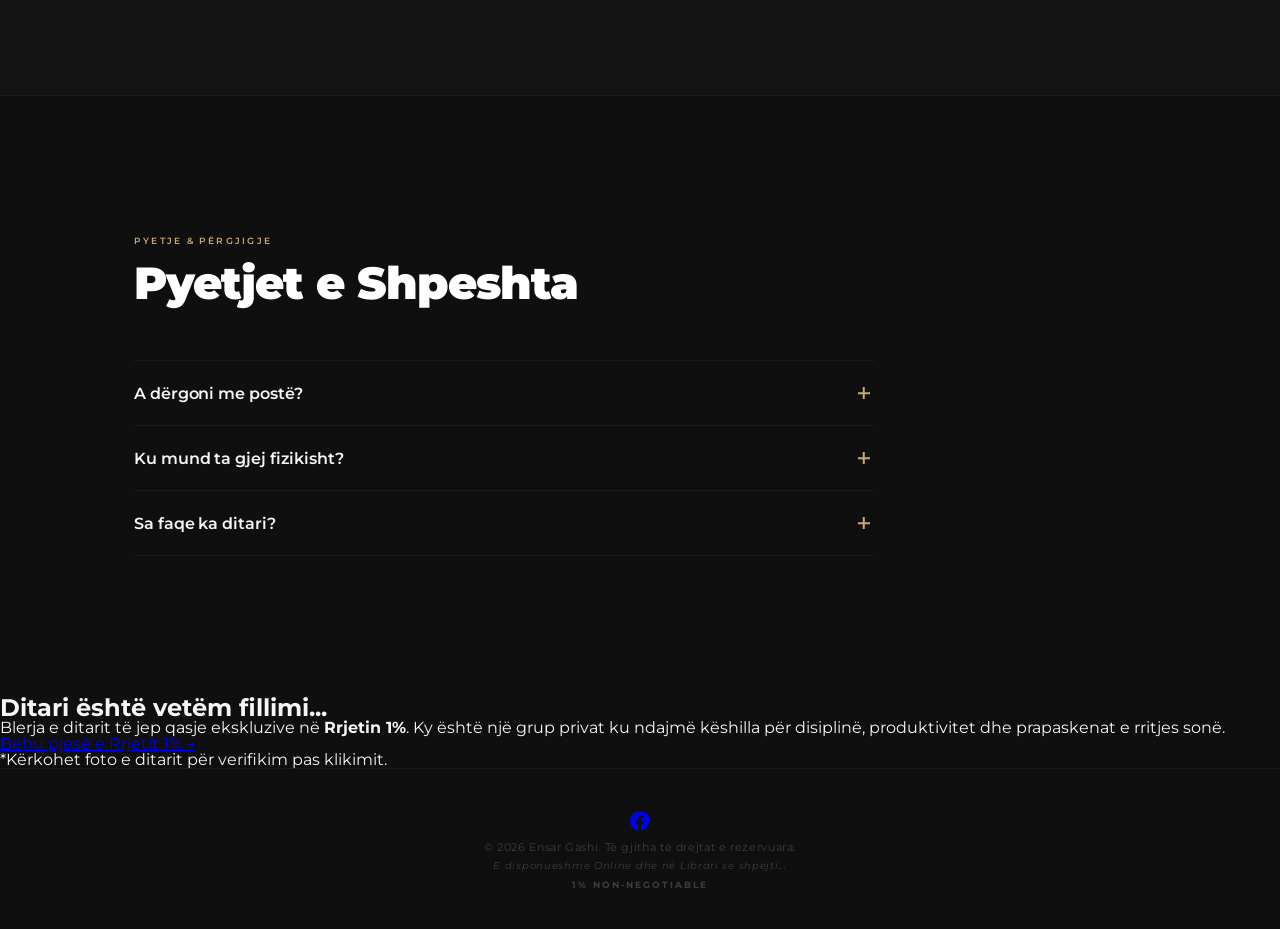
==== commit c2dd9fca: "Add community section for exclusive access Added a community section with exclusive access informati" ====
--- a/index.html
+++ b/index.html
@@ -300,6 +300,26 @@
 </section>
 
 
+<section class="community-exclusive">
+    <div class="community-container">
+        <h2 class="community-title">Ditari është vetëm fillimi...</h2>
+        <p class="community-description">
+            Blerja e ditarit të jep qasje ekskluzive në <strong>Rrjetin 1%</strong>. 
+            Ky është një grup privat ku ndajmë këshilla për disiplinë, produktivitet 
+            dhe prapaskenat e rritjes sonë.
+        </p>
+        
+        <div class="community-action">
+            <a href="https://wa.me/38349200528?text=Përshëndetje%20Ensar!%20Sapo%20bleva%20ditarin%201%25%20Non-Negotiable%20dhe%20dua%20të%20bëhem%20pjesë%20e%20grupit%20privat." 
+               class="cta-button-whatsapp">
+                Bëhu pjesë e Rrjetit 1% 
+                <span class="arrow">→</span>
+            </a>
+            <p class="verification-note">*Kërkohet foto e ditarit për verifikim pas klikimit.</p>
+        </div>
+    </div>
+</section>
+
 <footer class="footer">
   <div class="footer-socials">
     <a href="https://www.facebook.com/profile.php?id=61578412855357" target="_blank" aria-label="Facebook">
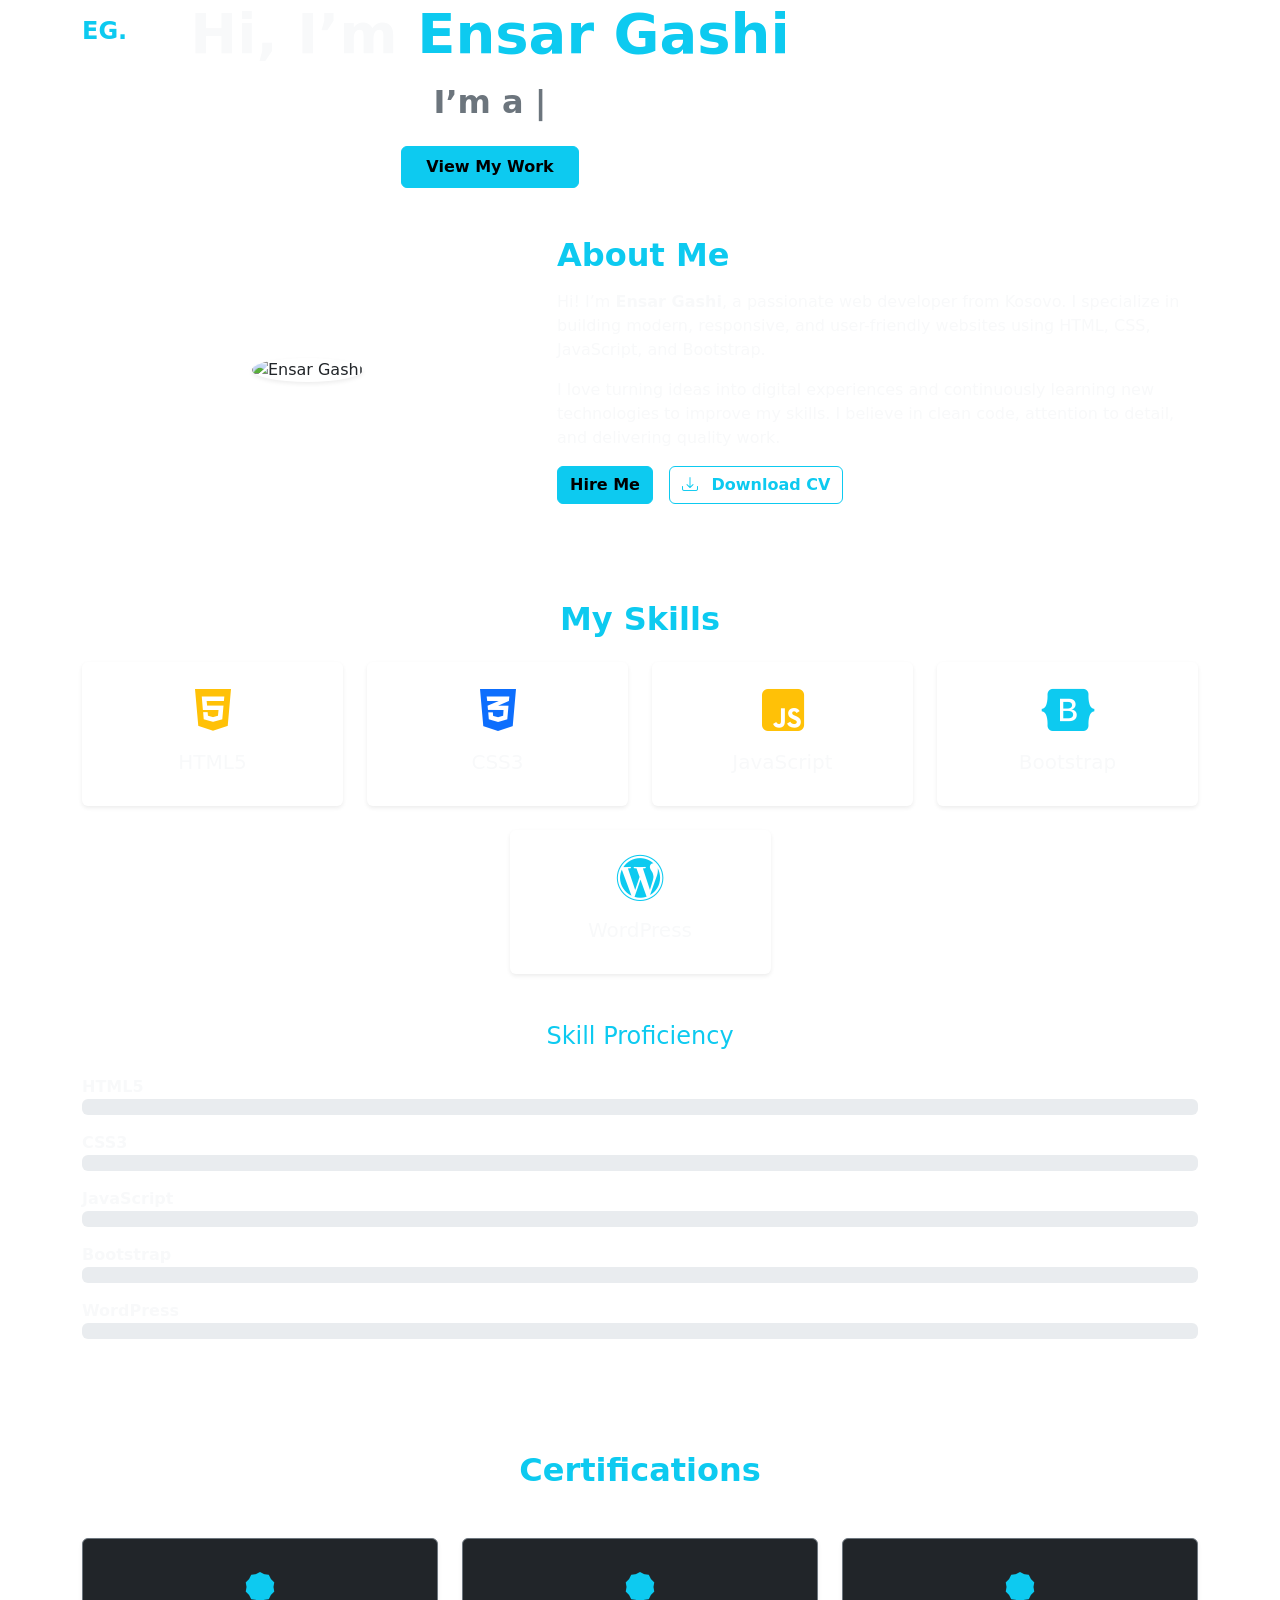
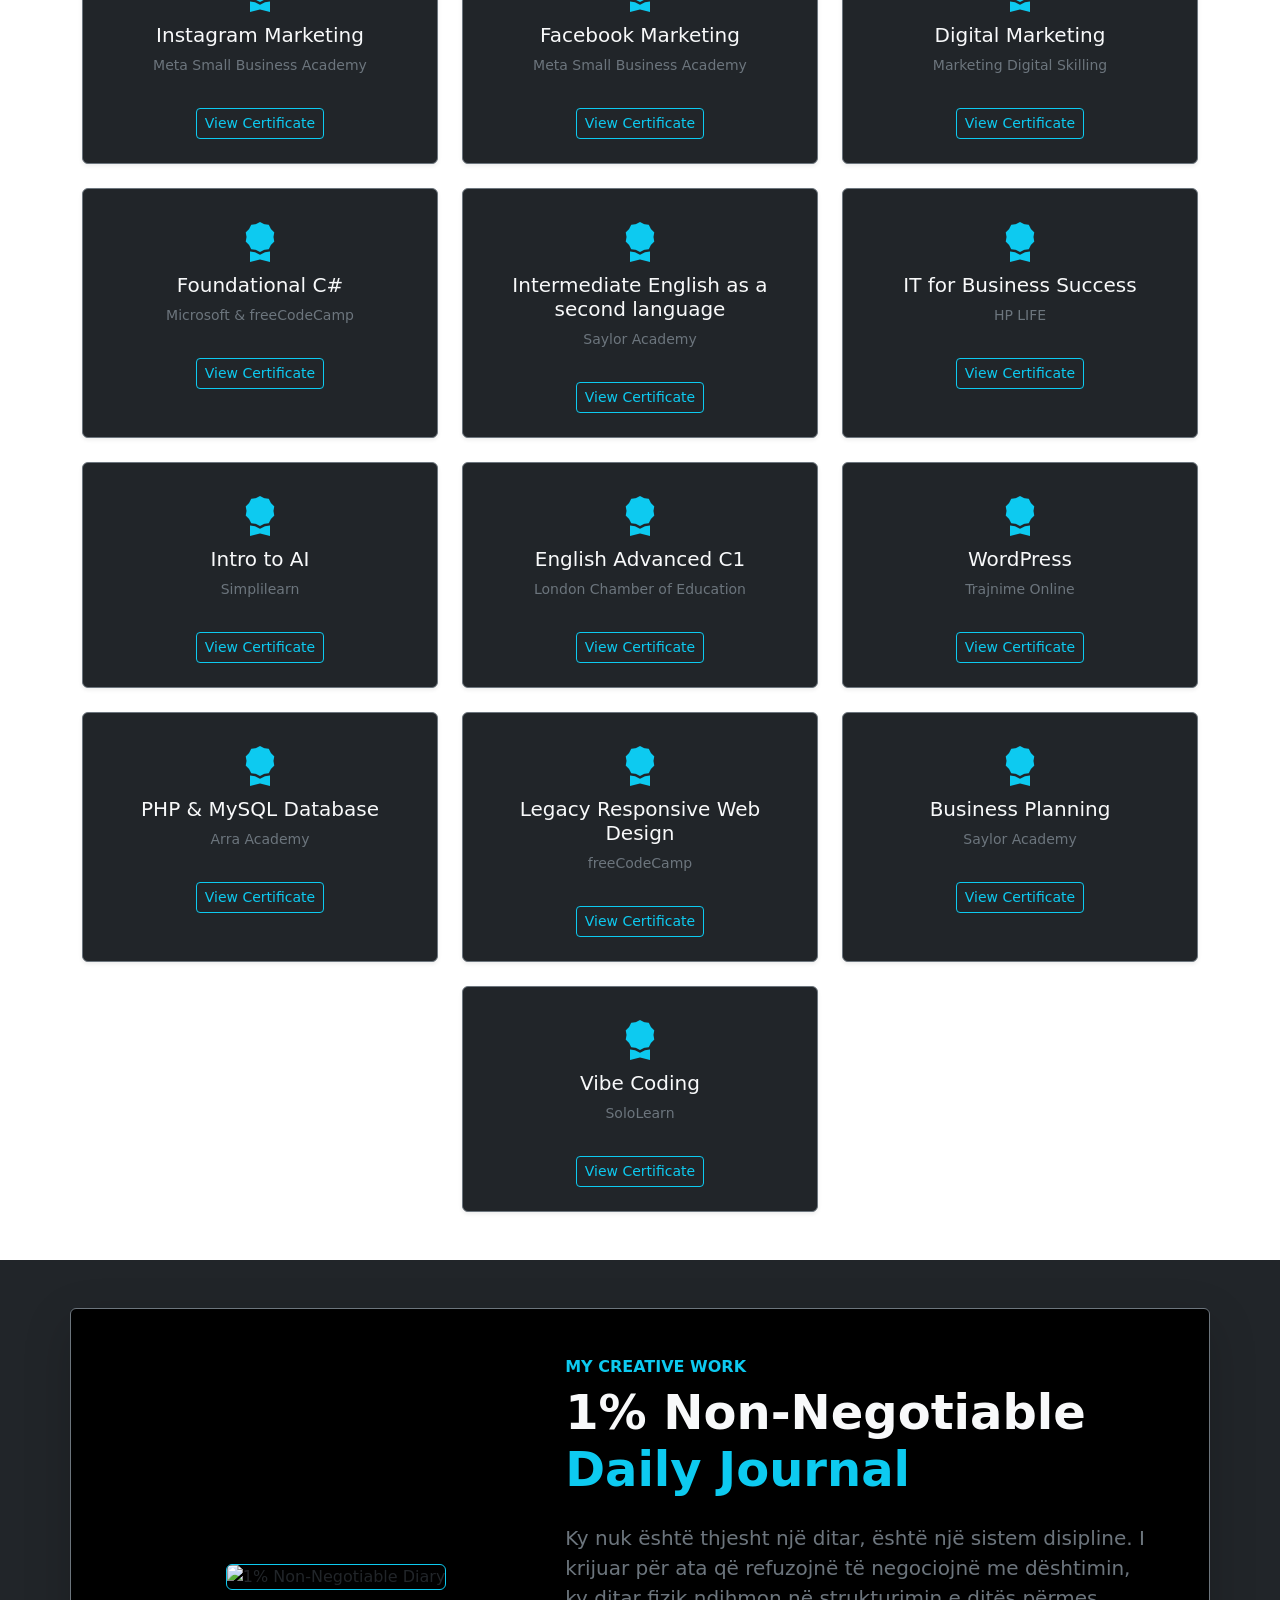
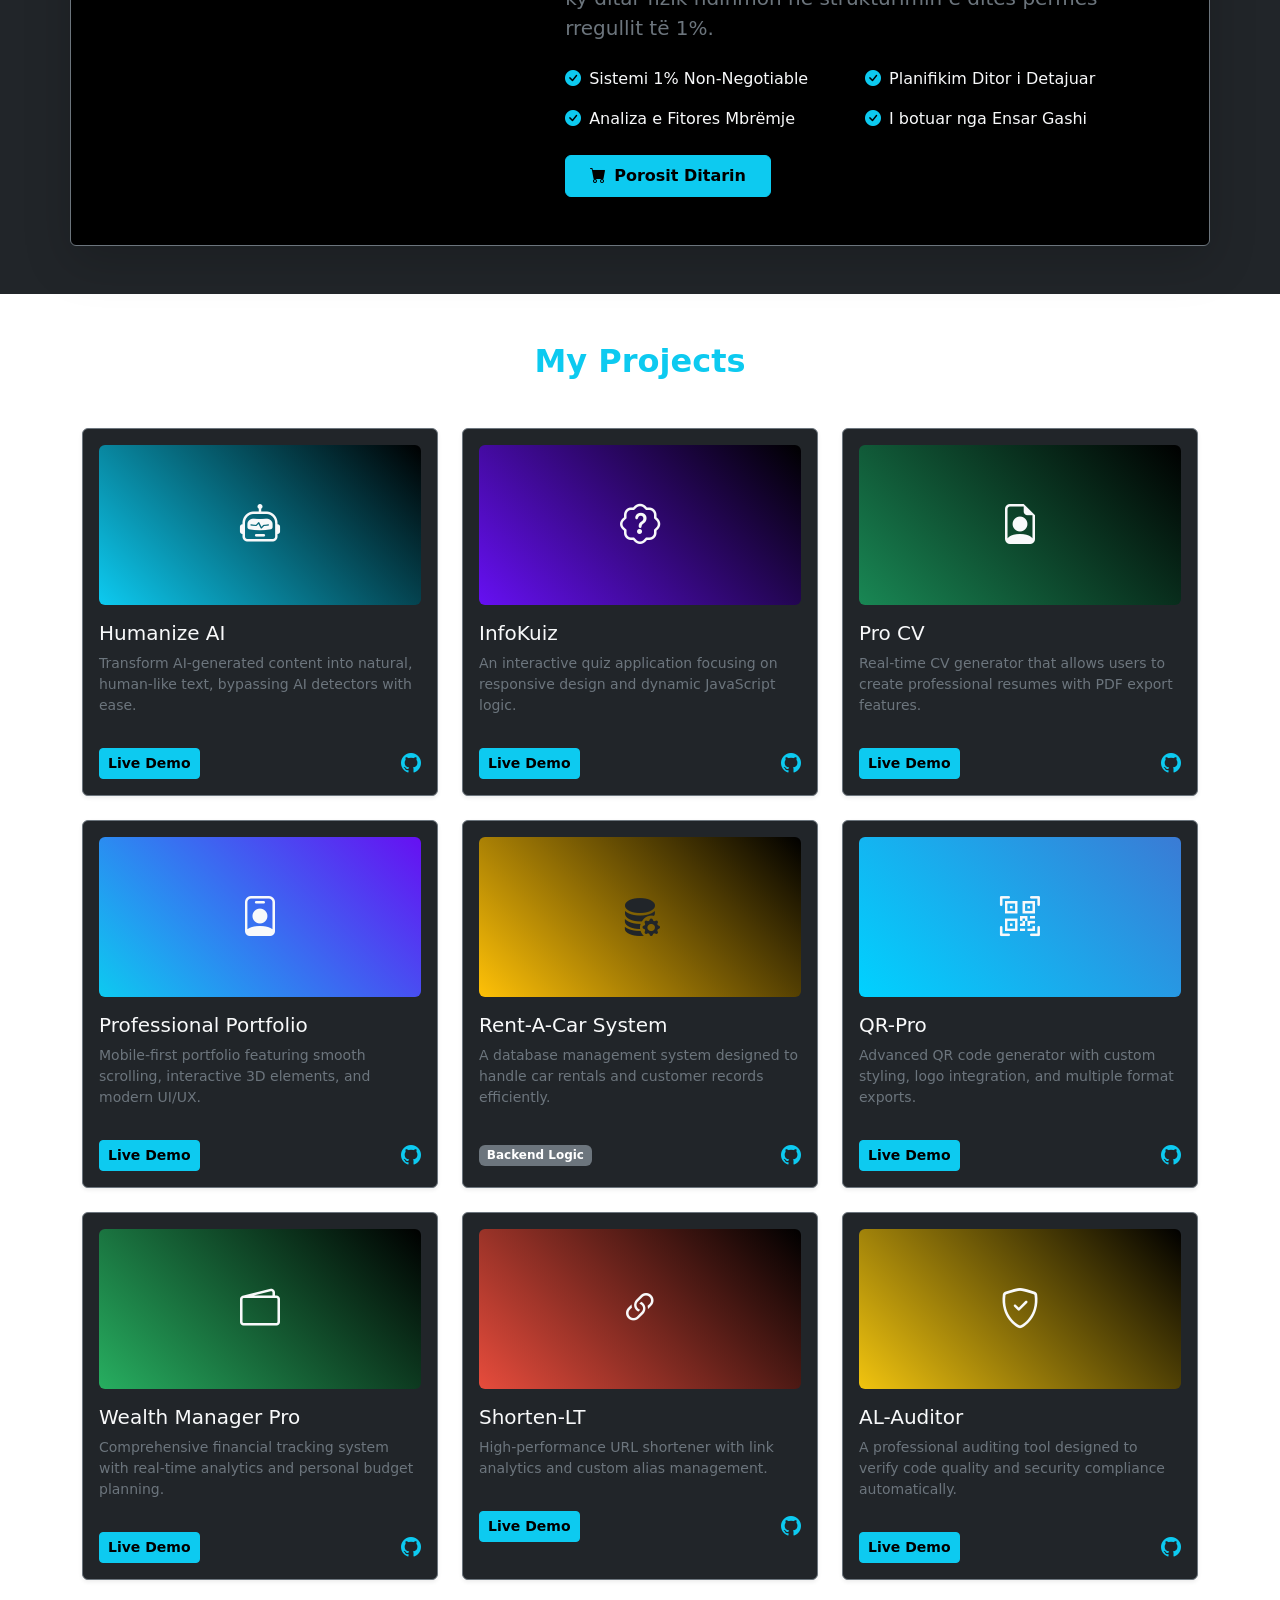
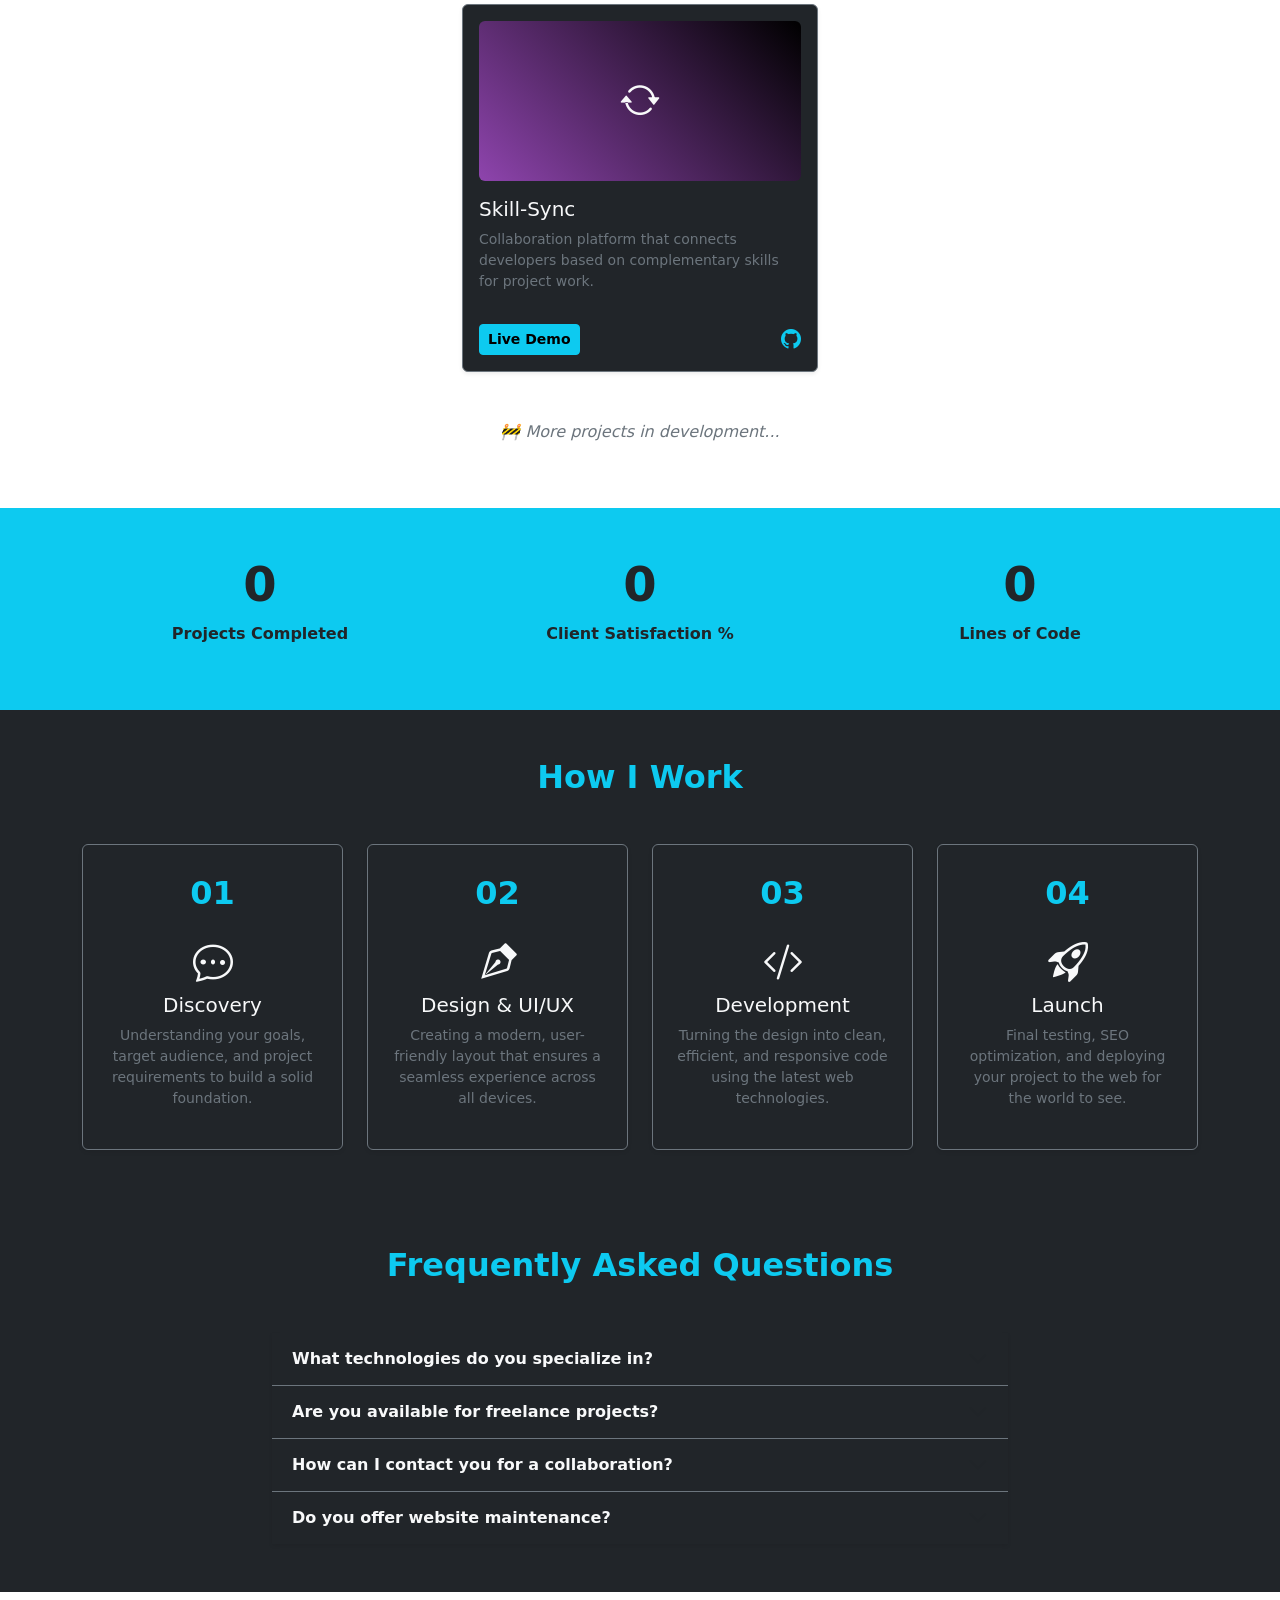
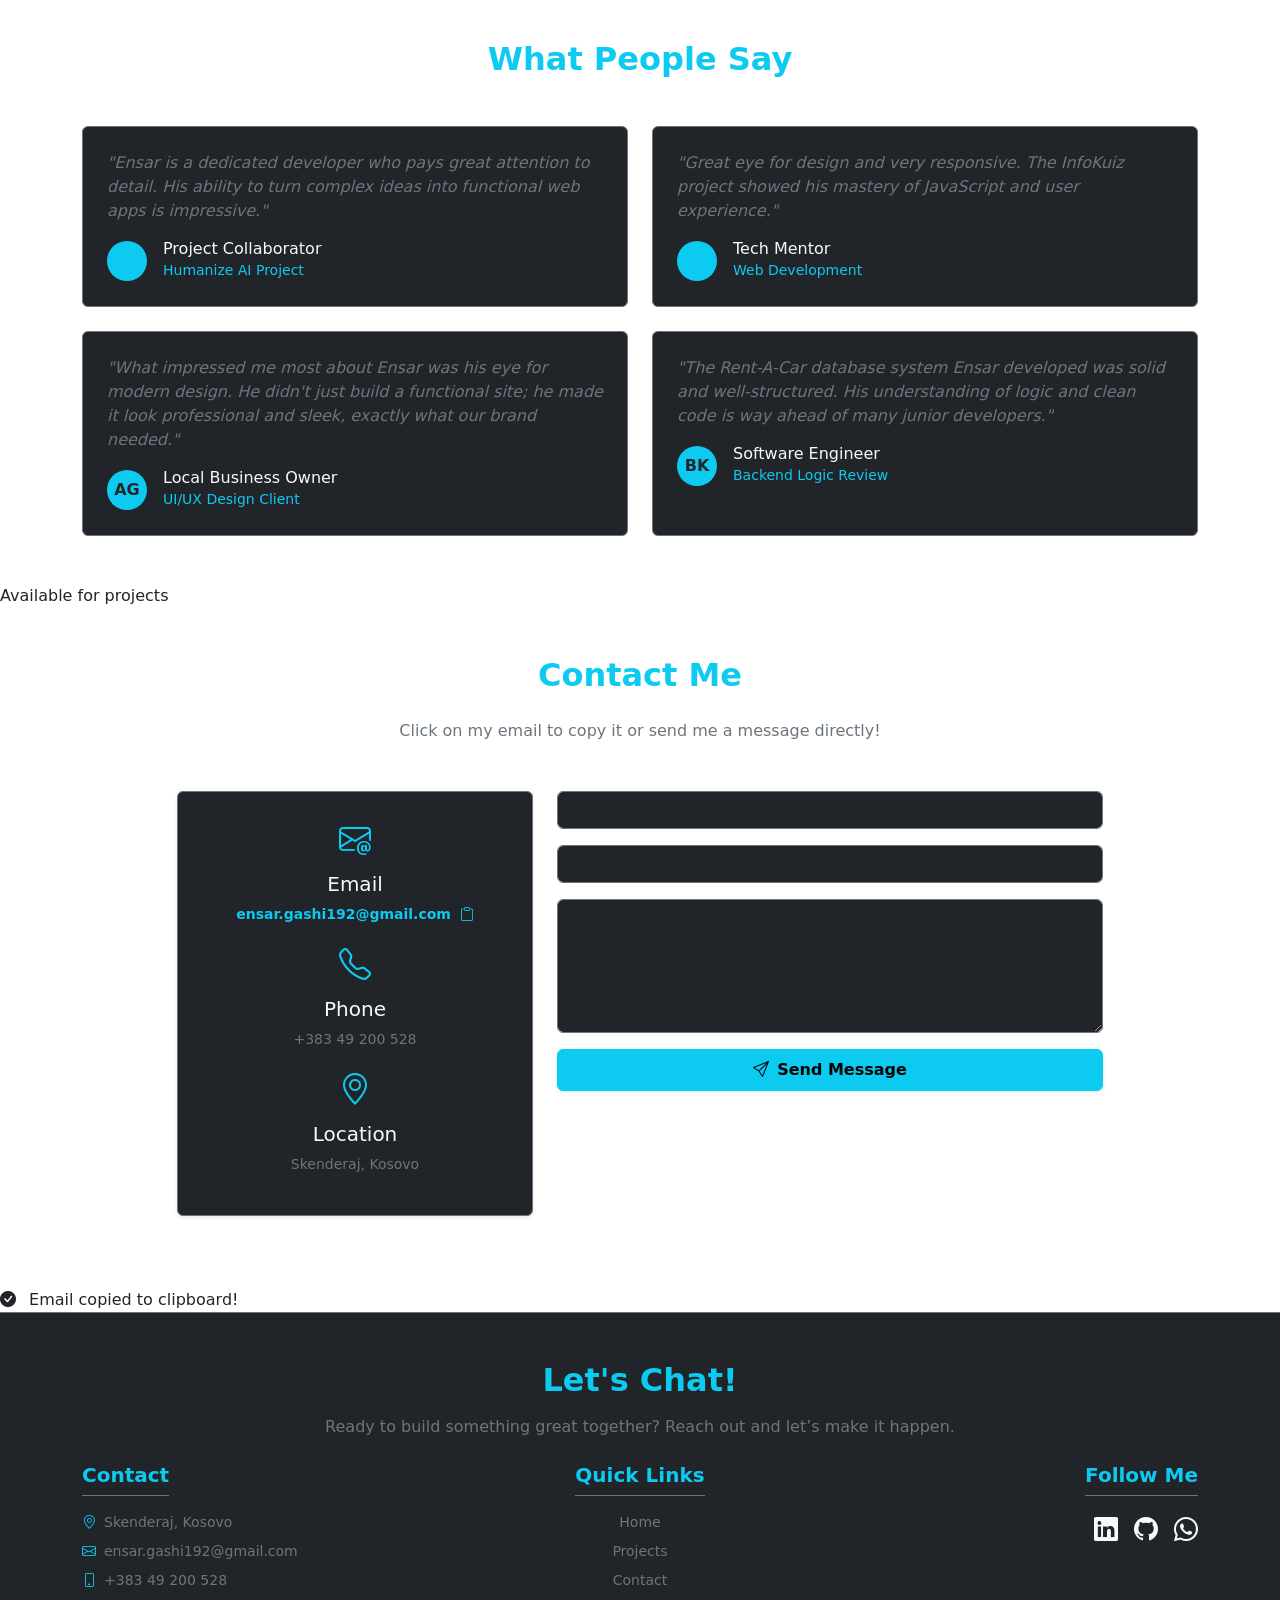
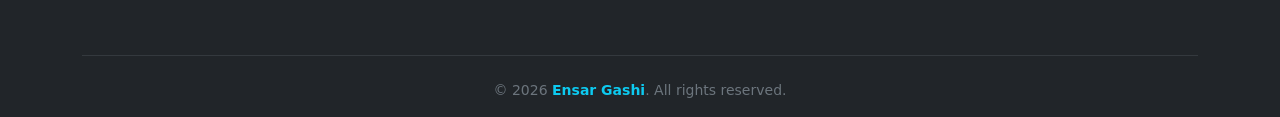
==== commit 26b2d61f: "Update print statement from 'Hello' to 'Goodbye'" ====
--- a/index.html
+++ b/index.html
@@ -1,338 +1,793 @@
 <!DOCTYPE html>
-<html lang="sq">
+<html lang="en">
 <head>
-  <meta charset="UTF-8"/>
-  <meta name="viewport" content="width=device-width, initial-scale=1.0"/>
-  <title>1% Non-Negotiable — Ditari Ditor</title>
-  <link rel="preconnect" href="https://fonts.googleapis.com">
-  <link rel="preconnect" href="https://fonts.gstatic.com" crossorigin>
-  <link href="https://fonts.googleapis.com/css2?family=Montserrat:wght@300;400;500;600;700;900&family=Cormorant+Garamond:ital,wght@0,300;1,300;1,400&display=swap" rel="stylesheet">
-  <link rel="stylesheet" href="diary.css">
+  <meta charset="UTF-8">
+  <meta name="viewport" content="width=device-width, initial-scale=1.0">
+  
+  <title>Ensar Gashi | Web Developer & Designer Portfolio</title>
+  <meta name="description" content="Ensar Gashi is a professional Web Developer and Designer based in Kosovo, specializing in responsive websites, modern UI/UX design, and custom web applications.">
+  <meta name="keywords" content="Ensar Gashi, Web Developer, Web Designer, Portfolio, Kosovo, Skenderaj, HTML, CSS, JavaScript, Bootstrap,WordPress">
+  <meta name="author" content="Ensar Gashi">
+  <meta name="robots" content="index, follow">
+
+  <link rel="canonical" href="https://www.ensargashi.com">
+
+  <meta property="og:type" content="website">
+  <meta property="og:url" content="https://www.ensargashi.com">
+  <meta property="og:title" content="Ensar Gashi | Web Developer Portfolio">
+  <meta property="og:description" content="Professional web developer showcasing modern web design and interactive development projects.">
+  <meta property="og:image" content="https://www.ensargashi.com/images/ensar.jpg">
+
+  <meta name="twitter:card" content="summary_large_image">
+  <meta name="twitter:url" content="https://www.ensargashi.com">
+  <meta name="twitter:title" content="Ensar Gashi | Web Developer">
+  <meta name="twitter:description" content="Check out my portfolio for modern web design and development.">
+  <meta name="twitter:image" content="https://www.ensargashi.com/images/ensar.jpg">
+
+  <link rel="icon" type="image/png" href="images/favicon.png"> <link href="https://cdn.jsdelivr.net/npm/bootstrap@5.3.2/dist/css/bootstrap.min.css" rel="stylesheet">
+  <link href="https://fonts.googleapis.com/css2?family=Poppins:wght@400;600;700&display=swap" rel="stylesheet">
+  <link href="https://cdnjs.cloudflare.com/ajax/libs/font-awesome/6.5.0/css/all.min.css" rel="stylesheet">
+  <link href="https://cdn.jsdelivr.net/npm/bootstrap-icons@1.11.1/font/bootstrap-icons.css" rel="stylesheet"/>
+
+  <script src="https://cdn.jsdelivr.net/npm/three@0.152.2/build/three.min.js" defer></script>
+  <script src="https://cdn.jsdelivr.net/npm/particles.js@2.0.0/particles.min.js" defer></script>
+
+  <link rel="stylesheet" href="portfolio.css">
 </head>
+
 <body>
-
-<nav class="nav" id="mainNav">
-  <span class="nav-brand">1% Non-Negotiable</span>
-  <a href="https://wa.me/38349200528?text=Përshëndetje%20Ensar,%20dua%20të%20porosis%20ditarin%20'1%25%20Non-Negotiable'." target="_blank" class="nav-btn">Porosit Online →</a>
-</nav>
-
-<section class="hero">
-  <div class="hero-grid">
-
-    <div class="hero-text fu">
-      <span class="eyebrow">Ditari 1% — Botimi i Parë</span>
-      <h1 class="h1">Mos bëj pazar<br><em>me disiplinën<br>tënde.</em></h1>
-      <p class="sub">Sistemi i strukturuar që mbyll zbrazëtirën mes leximit të librave dhe marrjes së veprimeve.</p>
-      
-      <div class="cta-wrap">
-        <a href="https://wa.me/38349200528?text=Përshëndetje%20Ensar,%20dua%20të%20porosis%20ditarin%20'1%25%20Non-Negotiable'." target="_blank" class="btn-main">
-          <svg viewBox="0 0 16 16" fill="none" stroke="currentColor" stroke-width="2"
-               stroke-linecap="round" stroke-linejoin="round" aria-hidden="true">
-            <path d="M1.5 3.5h13a1 1 0 011 1v8a1 1 0 01-1 1h-13a1 1 0 01-1-1v-8a1 1 0 011-1z"/>
-            <path d="M1.5 4.5l6.5 5 6.5-5"/>
-          </svg>
-          POROSIT TANI
-        </a>
-        <span class="cta-note">Dërgesa në tërë Kosovën, Shqipërinë dhe Maqedoninë.</span>
-      </div>
-    </div>
-
-    <div class="journal-col fu td2">
-      <div class="journal-float">
-        <div class="journal-badge" aria-hidden="true">Sasi e<br>limituar</div>
-        <img
-          class="journal-img"
-          src="daily-removebg-preview.png"
-          alt="Ditari 1% Non-Negotiable — spirale metalike, kopertinë matte e zezë, nga Ensar Gashi"
-          width="900" height="1200"
-          loading="eager" decoding="async"
-        />
-      </div>
-    </div>
-
-  </div>
-  <div class="scroll-cue fu td3" aria-hidden="true">
-    <span>Shko poshtë</span>
-    <div class="scroll-bar"></div>
+  <nav class="navbar navbar-expand-lg navbar-dark bg-transparent fixed-top">
+    <div class="container">
+      <a class="navbar-brand fw-bold fs-4 text-info" href="#">EG.</a>
+      <button class="navbar-toggler" type="button" data-bs-toggle="collapse" data-bs-target="#navbarNav">
+        <span class="navbar-toggler-icon"></span>
+      </button>
+
+      <div class="collapse navbar-collapse justify-content-end" id="navbarNav">
+        <ul class="navbar-nav">
+          <li class="nav-item"><a class="nav-link active" href="#home">Home</a></li>
+          <li class="nav-item"><a class="nav-link" href="#about">About</a></li>
+          <li class="nav-item"><a class="nav-link" href="#skills">Skills</a></li>
+          <li class="nav-item"><a class="nav-link" href="#projects">Projects</a></li>
+          <li class="nav-item"><a class="nav-link" href="#contact">Contact</a></li>
+        </ul>
+      </div>
+    </div>
+  </nav>
+
+  <section id="home" class="hero d-flex align-items-center justify-content-center text-center position-relative">
+    <div id="particles-js" class="position-absolute w-100 h-100 top-0 start-0"></div>
+    <div id="hero-3d" class="position-absolute w-100 h-100 top-0 start-0"></div>
+
+    <div class="container position-relative">
+      <h1 class="display-4 fw-bold text-light mb-3">
+        Hi, I’m <span class="text-info">Ensar Gashi</span>
+      </h1>
+      <h2 class="fw-semibold text-secondary mb-4">
+        I’m a <span id="typed-text" class="text-info"></span><span class="cursor">|</span>
+      </h2>
+      <a href="#projects" class="btn btn-info px-4 py-2 fw-semibold">View My Work</a>
+    </div>
+
+    <div class="skills-video-box">
+      <video class="skills-video autoBlur" autoplay loop muted playsinline src="images/videos/hero-video.mp4"></video>
+    </div>
+  </section>
+
+  <section id="about" class="py-5">
+    <div class="container">
+      <div class="row align-items-center">
+        <div class="col-lg-5 mb-4 mb-lg-0 text-center">
+          <img src="images/caliii.jpeg" alt="Ensar Gashi" class="img-fluid rounded-circle shadow-sm" />
+        </div>
+        <div class="col-lg-7">
+          <h2 class="fw-bold mb-3 text-info">About Me</h2>
+          <p class="text-light mb-3">
+            Hi! I’m <strong>Ensar Gashi</strong>, a passionate web developer from Kosovo. 
+            I specialize in building modern, responsive, and user-friendly websites 
+            using HTML, CSS, JavaScript, and Bootstrap.
+          </p>
+          <p class="text-light mb-3">
+            I love turning ideas into digital experiences and continuously learning 
+            new technologies to improve my skills. I believe in clean code, attention 
+            to detail, and delivering quality work.
+          </p>
+          <div class="d-flex gap-3 flex-wrap mt-3">
+            <a href="#contact" class="btn btn-info fw-semibold">Hire Me</a>
+            <a href="cv/Ensar_Gashi_CV.pdf" class="btn btn-outline-info fw-semibold" download>
+              <i class="bi bi-download me-2"></i> Download CV
+            </a>
+          </div>
+        </div>
+      </div>
+    </div>
+  </section>
+
+  <section id="skills" class="py-5">
+    <div class="container">
+      <h2 class="fw-bold text-info mb-4 text-center">My Skills</h2>
+      <div class="row g-4 justify-content-center text-center">
+        <div class="col-6 col-md-3">
+          <div class="skill-card p-4 rounded shadow-sm">
+            <i class="fab fa-html5 fa-3x mb-2 text-warning"></i>
+            <h5 class="mt-2 text-light">HTML5</h5>
+          </div>
+        </div>
+        <div class="col-6 col-md-3">
+          <div class="skill-card p-4 rounded shadow-sm">
+            <i class="fab fa-css3-alt fa-3x mb-2 text-primary"></i>
+            <h5 class="mt-2 text-light">CSS3</h5>
+          </div>
+        </div>
+        <div class="col-6 col-md-3">
+          <div class="skill-card p-4 rounded shadow-sm">
+            <i class="fab fa-js-square fa-3x mb-2 text-warning"></i>
+            <h5 class="mt-2 text-light">JavaScript</h5>
+          </div>
+        </div>
+        <div class="col-6 col-md-3">
+          <div class="skill-card p-4 rounded shadow-sm">
+            <i class="fab fa-bootstrap fa-3x mb-2 text-info"></i>
+            <h5 class="mt-2 text-light">Bootstrap</h5>
+          </div>
+        </div>
+        <div class="col-6 col-md-3">
+          <div class="skill-card p-4 rounded shadow-sm">
+            <i class="fab fa-wordpress fa-3x mb-2 text-info"></i>
+            <h5 class="mt-2 text-light">WordPress</h5>
+          </div>
+        </div>
+      </div>
+
+      <div id="skills-progress" class="mt-5">
+        <h4 class="text-info mb-4 text-center">Skill Proficiency</h4>
+        <div class="mb-3">
+          <label class="text-light fw-semibold">HTML5</label>
+          <div class="progress">
+            <div class="progress-bar bg-info" role="progressbar" style="width: 0%" data-progress="95">0%</div>
+          </div>
+        </div>
+        <div class="mb-3">
+          <label class="text-light fw-semibold">CSS3</label>
+          <div class="progress">
+            <div class="progress-bar bg-info" role="progressbar" style="width: 0%" data-progress="90">0%</div>
+          </div>
+        </div>
+        <div class="mb-3">
+          <label class="text-light fw-semibold">JavaScript</label>
+          <div class="progress">
+            <div class="progress-bar bg-info" role="progressbar" style="width: 0%" data-progress="85">0%</div>
+          </div>
+        </div>
+        <div class="mb-3">
+          <label class="text-light fw-semibold">Bootstrap</label>
+          <div class="progress">
+            <div class="progress-bar bg-info" role="progressbar" style="width: 0%" data-progress="80">0%</div>
+          </div>
+        </div>
+        <div class="mb-3">
+          <label class="text-light fw-semibold">WordPress</label>
+          <div class="progress">
+            <div class="progress-bar bg-info" role="progressbar" style="width: 0%" data-progress="83">0%</div>
+          </div>
+        </div>
+      </div>
+    </div>
+  </section>
+
+ <section id="certifications" class="py-5">
+    <div class="container">
+      <h2 class="fw-bold text-info mb-5 text-center">Certifications</h2>
+      <div class="row g-4 justify-content-center">
+        
+        <div class="col-md-4">
+          <div class="cert-card p-4 bg-dark rounded shadow-sm h-100 text-center border border-secondary">
+            <i class="bi bi-award-fill text-info fs-1 mb-3"></i>
+            <h5 class="text-light">Instagram Marketing</h5>
+            <p class="text-secondary small">Meta Small Business Academy</p>
+            <a href="certificates/certificate.pdf" target="_blank" class="btn btn-outline-info btn-sm mt-3">View Certificate</a>
+          </div>
+        </div>
+
+        <div class="col-md-4">
+          <div class="cert-card p-4 bg-dark rounded shadow-sm h-100 text-center border border-secondary">
+            <i class="bi bi-award-fill text-info fs-1 mb-3"></i>
+            <h5 class="text-light">Facebook Marketing</h5>
+            <p class="text-secondary small">Meta Small Business Academy</p>
+            <a href="certificates/fbcertificate.pdf" target="_blank" class="btn btn-outline-info btn-sm mt-3">View Certificate</a>
+          </div>
+        </div>
+
+        <div class="col-md-4">
+          <div class="cert-card p-4 bg-dark rounded shadow-sm h-100 text-center border border-secondary">
+            <i class="bi bi-award-fill text-info fs-1 mb-3"></i>
+            <h5 class="text-light">Digital Marketing</h5>
+            <p class="text-secondary small">Marketing Digital Skilling</p>
+            <a href="certificates/digitalcrtf.png" target="_blank" class="btn btn-outline-info btn-sm mt-3">View Certificate</a>
+          </div>
+        </div>
+
+        <div class="col-md-4">
+          <div class="cert-card p-4 bg-dark rounded shadow-sm h-100 text-center border border-secondary">
+            <i class="bi bi-award-fill text-info fs-1 mb-3"></i>
+            <h5 class="text-light">Foundational C#</h5>
+            <p class="text-secondary small">Microsoft & freeCodeCamp</p>
+            <a href="images/microsofti.jpeg" target="_blank" class="btn btn-outline-info btn-sm mt-3">View Certificate</a>
+          </div>
+        </div>
+
+        <div class="col-md-4">
+          <div class="cert-card p-4 bg-dark rounded shadow-sm h-100 text-center border border-secondary">
+            <i class="bi bi-award-fill text-info fs-1 mb-3"></i>
+            <h5 class="text-light">Intermediate English as a second language</h5>
+            <p class="text-secondary small">Saylor Academy</p>
+            <a href="images/saylori.jpeg" target="_blank" class="btn btn-outline-info btn-sm mt-3">View Certificate</a>
+          </div>
+        </div>
+
+        <div class="col-md-4">
+          <div class="cert-card p-4 bg-dark rounded shadow-sm h-100 text-center border border-secondary">
+            <i class="bi bi-award-fill text-info fs-1 mb-3"></i>
+            <h5 class="text-light">IT for Business Success</h5>
+            <p class="text-secondary small">HP LIFE</p>
+            <a href="images/hp.jpeg" target="_blank" class="btn btn-outline-info btn-sm mt-3">View Certificate</a>
+          </div>
+        </div>
+
+        <div class="col-md-4">
+          <div class="cert-card p-4 bg-dark rounded shadow-sm h-100 text-center border border-secondary">
+            <i class="bi bi-award-fill text-info fs-1 mb-3"></i>
+            <h5 class="text-light">Intro to AI</h5>
+            <p class="text-secondary small">Simplilearn</p>
+            <a href="images/simple.jpeg" target="_blank" class="btn btn-outline-info btn-sm mt-3">View Certificate</a>
+          </div>
+        </div>
+
+        <div class="col-md-4">
+          <div class="cert-card p-4 bg-dark rounded shadow-sm h-100 text-center border border-secondary">
+            <i class="bi bi-award-fill text-info fs-1 mb-3"></i>
+            <h5 class="text-light">English Advanced C1</h5>
+            <p class="text-secondary small">London Chamber of Education</p>
+            <a href="images/c1crtf.jpeg" target="_blank" class="btn btn-outline-info btn-sm mt-3">View Certificate</a>
+          </div>
+        </div>
+
+        <div class="col-md-4">
+          <div class="cert-card p-4 bg-dark rounded shadow-sm h-100 text-center border border-secondary">
+            <i class="bi bi-award-fill text-info fs-1 mb-3"></i>
+            <h5 class="text-light">WordPress</h5>
+            <p class="text-secondary small">Trajnime Online</p>
+            <a href="images/wordpress crt.jpeg" target="_blank" class="btn btn-outline-info btn-sm mt-3">View Certificate</a>
+          </div>
+        </div>
+
+        <div class="col-md-4">
+          <div class="cert-card p-4 bg-dark rounded shadow-sm h-100 text-center border border-secondary">
+            <i class="bi bi-award-fill text-info fs-1 mb-3"></i>
+            <h5 class="text-light">PHP & MySQL Database</h5>
+            <p class="text-secondary small">Arra Academy</p>
+            <a href="images/arra.jpeg" target="_blank" class="btn btn-outline-info btn-sm mt-3">View Certificate</a>
+          </div>
+        </div>
+
+        <div class="col-md-4">
+          <div class="cert-card p-4 bg-dark rounded shadow-sm h-100 text-center border border-secondary">
+            <i class="bi bi-award-fill text-info fs-1 mb-3"></i>
+            <h5 class="text-light">Legacy Responsive Web Design</h5>
+            <p class="text-secondary small">freeCodeCamp</p>
+            <a href="images/free.jpeg" target="_blank" class="btn btn-outline-info btn-sm mt-3">View Certificate</a>
+          </div>
+        </div>
+
+        <div class="col-md-4">
+          <div class="cert-card p-4 bg-dark rounded shadow-sm h-100 text-center border border-secondary">
+            <i class="bi bi-award-fill text-info fs-1 mb-3"></i>
+            <h5 class="text-light">Business Planning</h5>
+            <p class="text-secondary small">Saylor Academy</p>
+            <a href="images/intruduction.jpeg" target="_blank" class="btn btn-outline-info btn-sm mt-3">View Certificate</a>
+          </div>
+        </div>
+
+        <div class="col-md-4">
+          <div class="cert-card p-4 bg-dark rounded shadow-sm h-100 text-center border border-secondary">
+            <i class="bi bi-award-fill text-info fs-1 mb-3"></i>
+            <h5 class="text-light">Vibe Coding</h5>
+            <p class="text-secondary small">SoloLearn</p>
+            <a href="images/solo.jpeg" target="_blank" class="btn btn-outline-info btn-sm mt-3">View Certificate</a>
+          </div>
+        </div>
+
+      </div>
+    </div>
+  </section>
+
+<section id="diary" class="py-5 bg-dark">
+  <div class="container">
+    <div class="row align-items-center border border-secondary rounded p-4 p-md-5 shadow-lg bg-black">
+      <div class="col-lg-5 mb-4 mb-lg-0 text-center">
+        <img src="images/none.jpeg" alt="1% Non-Negotiable Diary" class="img-fluid rounded shadow-lg border border-info" style="max-height: 450px;">
+      </div>
+      <div class="col-lg-7">
+        <h6 class="text-info fw-bold text-uppercase spacing-wide mb-2">My Creative Work</h6>
+        <h2 class="display-5 fw-bold text-light mb-4">1% Non-Negotiable <span class="text-info">Daily Journal</span></h2>
+        <p class="text-secondary lead mb-4">
+          Ky nuk është thjesht një ditar, është një sistem disipline. I krijuar për ata që refuzojnë të negociojnë me dështimin, ky ditar fizik ndihmon në strukturimin e ditës përmes rregullit të 1%.
+        </p>
+        <div class="row g-3 mb-4">
+          <div class="col-6">
+            <div class="d-flex align-items-center">
+              <i class="bi bi-check-circle-fill text-info me-2"></i>
+              <span class="text-light">Sistemi 1% Non-Negotiable</span>
+            </div>
+          </div>
+          <div class="col-6">
+            <div class="d-flex align-items-center">
+              <i class="bi bi-check-circle-fill text-info me-2"></i>
+              <span class="text-light">Planifikim Ditor i Detajuar</span>
+            </div>
+          </div>
+          <div class="col-6">
+            <div class="d-flex align-items-center">
+              <i class="bi bi-check-circle-fill text-info me-2"></i>
+              <span class="text-light">Analiza e Fitores Mbrëmje</span>
+            </div>
+          </div>
+          <div class="col-6">
+            <div class="d-flex align-items-center">
+              <i class="bi bi-check-circle-fill text-info me-2"></i>
+              <span class="text-light">I botuar nga Ensar Gashi</span>
+            </div>
+          </div>
+        </div>
+        <div class="d-flex gap-3 flex-wrap">
+          <a href="https://journal.ensargashi.com" target="_blank" class="btn btn-info px-4 py-2 fw-bold shadow-sm">
+            <i class="bi bi-cart-fill me-2"></i>Porosit Ditarin
+          </a>
+         
+        </div>
+      </div>
+    </div>
   </div>
 </section>
 
 
-<section class="gap-sec">
-  <div class="wrap">
-    <div class="gap-inner fu">
-      <span class="lbl">Problemi</span>
-      <blockquote class="gap-q">
-        "I ke lexuar librat.<br>
-        I njeh teoritë.<br>
-        <em>Por ku është progresi?</em>"
-      </blockquote>
-      <p class="gap-p">Ditari 1% është ura që mungon mes njohurisë dhe ekzekutimit. Çdo ditë, të detyron të mbyllësh zbrazëtirën — një jo-negociueshme në një kohë.</p>
+  <section id="projects" class="py-5">
+    <div class="container">
+      <h2 class="fw-bold text-info mb-5 text-center">My Projects</h2>
+      <div class="row g-4 justify-content-center">
+        
+        <div class="col-md-6 col-lg-4">
+          <div class="project-card bg-dark rounded shadow-sm overflow-hidden h-100 p-3 border border-secondary">
+            <div class="project-img-placeholder rounded mb-3 d-flex align-items-center justify-content-center" style="height: 160px; background: linear-gradient(45deg, #0dcaf0, #000);">
+              <i class="bi bi-robot fs-1 text-light"></i>
+            </div>
+            <h5 class="text-light">Humanize AI</h5>
+            <p class="text-secondary small">Transform AI-generated content into natural, human-like text, bypassing AI detectors with ease.</p>
+            <div class="d-flex justify-content-between align-items-center mt-auto pt-3">
+              <a href="https://cali-192.github.io/humanize/" target="_blank" class="btn btn-sm btn-info fw-bold">Live Demo</a>
+              <a href="#" class="text-info fs-5"><i class="bi bi-github"></i></a>
+            </div>
+          </div>
+        </div>
+
+        <div class="col-md-6 col-lg-4">
+          <div class="project-card bg-dark rounded shadow-sm overflow-hidden h-100 p-3 border border-secondary">
+            <div class="project-img-placeholder rounded mb-3 d-flex align-items-center justify-content-center" style="height: 160px; background: linear-gradient(45deg, #6610f2, #000);">
+              <i class="bi bi-patch-question fs-1 text-light"></i>
+            </div>
+            <h5 class="text-light">InfoKuiz</h5>
+            <p class="text-secondary small">An interactive quiz application focusing on responsive design and dynamic JavaScript logic.</p>
+            <div class="d-flex justify-content-between align-items-center mt-auto pt-3">
+              <a href="https://cali-192.github.io/InfoKuiz/" target="_blank" class="btn btn-sm btn-info fw-bold">Live Demo</a>
+              <a href="#" class="text-info fs-5"><i class="bi bi-github"></i></a>
+            </div>
+          </div>
+        </div>
+
+        <div class="col-md-6 col-lg-4">
+          <div class="project-card bg-dark rounded shadow-sm overflow-hidden h-100 p-3 border border-secondary">
+            <div class="project-img-placeholder rounded mb-3 d-flex align-items-center justify-content-center" style="height: 160px; background: linear-gradient(45deg, #198754, #000);">
+              <i class="bi bi-file-earmark-person fs-1 text-light"></i>
+            </div>
+            <h5 class="text-light">Pro CV</h5>
+            <p class="text-secondary small">Real-time CV generator that allows users to create professional resumes with PDF export features.</p>
+            <div class="d-flex justify-content-between align-items-center mt-auto pt-3">
+              <a href="https://cali-192.github.io/cv-builder/" target="_blank" class="btn btn-sm btn-info fw-bold">Live Demo</a>
+              <a href="#" class="text-info fs-5"><i class="bi bi-github"></i></a>
+            </div>
+          </div>
+        </div>
+
+        <div class="col-md-6 col-lg-4">
+          <div class="project-card bg-dark rounded shadow-sm overflow-hidden h-100 p-3 border border-secondary">
+            <div class="project-img-placeholder rounded mb-3 d-flex align-items-center justify-content-center" style="height: 160px; background: linear-gradient(45deg, #0dcaf0, #6610f2);">
+              <i class="bi bi-person-badge fs-1 text-light"></i>
+            </div>
+            <h5 class="text-light">Professional Portfolio</h5>
+            <p class="text-secondary small">Mobile-first portfolio featuring smooth scrolling, interactive 3D elements, and modern UI/UX.</p>
+            <div class="d-flex justify-content-between align-items-center mt-auto pt-3">
+              <a href="https://www.ensargashi.com" target="_blank" class="btn btn-sm btn-info fw-bold">Live Demo</a>
+              <a href="https://github.com/Cali-192/ensargashi" target="_blank" class="text-info fs-5"><i class="bi bi-github"></i></a>
+            </div>
+          </div>
+        </div>
+
+        <div class="col-md-6 col-lg-4">
+          <div class="project-card bg-dark rounded shadow-sm overflow-hidden h-100 p-3 border border-secondary">
+            <div class="project-img-placeholder rounded mb-3 d-flex align-items-center justify-content-center" style="height: 160px; background: linear-gradient(45deg, #ffc107, #000);">
+              <i class="bi bi-database-fill-gear fs-1 text-dark"></i>
+            </div>
+            <h5 class="text-light">Rent-A-Car System</h5>
+            <p class="text-secondary small">A database management system designed to handle car rentals and customer records efficiently.</p>
+            <div class="d-flex justify-content-between align-items-center mt-auto pt-3">
+              <span class="badge bg-secondary">Backend Logic</span>
+              <a href="https://github.com/Cali-192/RentACar-Database-System" target="_blank" class="text-info fs-5"><i class="bi bi-github"></i></a>
+            </div>
+          </div>
+        </div>
+
+        <div class="col-md-6 col-lg-4">
+          <div class="project-card bg-dark rounded shadow-sm overflow-hidden h-100 p-3 border border-secondary">
+            <div class="project-img-placeholder rounded mb-3 d-flex align-items-center justify-content-center" style="height: 160px; background: linear-gradient(45deg, #00d2ff, #3a7bd5);">
+              <i class="bi bi-qr-code-scan fs-1 text-light"></i>
+            </div>
+            <h5 class="text-light">QR-Pro</h5>
+            <p class="text-secondary small">Advanced QR code generator with custom styling, logo integration, and multiple format exports.</p>
+            <div class="d-flex justify-content-between align-items-center mt-auto pt-3">
+              <a href="https://qr-pro-two.vercel.app/" class="btn btn-sm btn-info fw-bold">Live Demo</a>
+              <a href="#" class="text-info fs-5"><i class="bi bi-github"></i></a>
+            </div>
+          </div>
+        </div>
+
+        <div class="col-md-6 col-lg-4">
+          <div class="project-card bg-dark rounded shadow-sm overflow-hidden h-100 p-3 border border-secondary">
+            <div class="project-img-placeholder rounded mb-3 d-flex align-items-center justify-content-center" style="height: 160px; background: linear-gradient(45deg, #27ae60, #000);">
+              <i class="bi bi-wallet2 fs-1 text-light"></i>
+            </div>
+            <h5 class="text-light">Wealth Manager Pro</h5>
+            <p class="text-secondary small">Comprehensive financial tracking system with real-time analytics and personal budget planning.</p>
+            <div class="d-flex justify-content-between align-items-center mt-auto pt-3">
+              <a href="https://wealthapp-one.vercel.app/" class="btn btn-sm btn-info fw-bold">Live Demo</a>
+              <a href="#" class="text-info fs-5"><i class="bi bi-github"></i></a>
+            </div>
+          </div>
+        </div>
+
+        <div class="col-md-6 col-lg-4">
+          <div class="project-card bg-dark rounded shadow-sm overflow-hidden h-100 p-3 border border-secondary">
+            <div class="project-img-placeholder rounded mb-3 d-flex align-items-center justify-content-center" style="height: 160px; background: linear-gradient(45deg, #e74c3c, #000);">
+              <i class="bi bi-link-45deg fs-1 text-light"></i>
+            </div>
+            <h5 class="text-light">Shorten-LT</h5>
+            <p class="text-secondary small">High-performance URL shortener with link analytics and custom alias management.</p>
+            <div class="d-flex justify-content-between align-items-center mt-auto pt-3">
+              <a href="https://eg-shortener.vercel.app/" class="btn btn-sm btn-info fw-bold">Live Demo</a>
+              <a href="#" class="text-info fs-5"><i class="bi bi-github"></i></a>
+            </div>
+          </div>
+        </div>
+
+        <div class="col-md-6 col-lg-4">
+          <div class="project-card bg-dark rounded shadow-sm overflow-hidden h-100 p-3 border border-secondary">
+            <div class="project-img-placeholder rounded mb-3 d-flex align-items-center justify-content-center" style="height: 160px; background: linear-gradient(45deg, #f1c40f, #000);">
+              <i class="bi bi-shield-check fs-1 text-light"></i>
+            </div>
+            <h5 class="text-light">AL-Auditor</h5>
+            <p class="text-secondary small">A professional auditing tool designed to verify code quality and security compliance automatically.</p>
+            <div class="d-flex justify-content-between align-items-center mt-auto pt-3">
+              <a href="https://al-auditor.vercel.app/" class="btn btn-sm btn-info fw-bold">Live Demo</a>
+              <a href="#" class="text-info fs-5"><i class="bi bi-github"></i></a>
+            </div>
+          </div>
+        </div>
+
+        <div class="col-md-6 col-lg-4">
+          <div class="project-card bg-dark rounded shadow-sm overflow-hidden h-100 p-3 border border-secondary">
+            <div class="project-img-placeholder rounded mb-3 d-flex align-items-center justify-content-center" style="height: 160px; background: linear-gradient(45deg, #8e44ad, #000);">
+              <i class="bi bi-arrow-repeat fs-1 text-light"></i>
+            </div>
+            <h5 class="text-light">Skill-Sync</h5>
+            <p class="text-secondary small">Collaboration platform that connects developers based on complementary skills for project work.</p>
+            <div class="d-flex justify-content-between align-items-center mt-auto pt-3">
+              <a href="https://skill-sync-three.vercel.app/" class="btn btn-sm btn-info fw-bold">Live Demo</a>
+              <a href="#" class="text-info fs-5"><i class="bi bi-github"></i></a>
+            </div>
+          </div>
+        </div>
+
+      </div>
+      <div class="col-12 text-center mt-5">
+        <p class="text-secondary fst-italic">🚧 More projects in development...</p>
+      </div>
+    </div>
+  </section>
+
+<section id="stats" class="py-5 bg-info text-dark">
+  <div class="container text-center">
+    <div class="row g-4">
+      <div class="col-md-4">
+        <h3 class="fw-bold display-5 counter" data-target="10">0</h3>
+        <p class="fw-semibold">Projects Completed</p>
+      </div>
+      <div class="col-md-4">
+        <h3 class="fw-bold display-5 counter" data-target="100">0</h3>
+        <p class="fw-semibold">Client Satisfaction %</p>
+      </div>
+      <div class="col-md-4">
+        <h3 class="fw-bold display-5 counter" data-target="4000">0</h3>
+        <p class="fw-semibold">Lines of Code</p>
+      </div>
     </div>
   </div>
 </section>
 
-
-<section class="system-sec" id="system">
-  <div class="wrap">
-    <div class="section-head fu">
-      <span class="lbl">Si funksionon</span>
-      <h2 class="section-title">Sistemi Brenda Ditarit</h2>
-    </div>
-    <div class="system-grid">
-
-      <div class="sys-card fu td1">
-        <div class="sys-icon" aria-hidden="true">
-          <svg viewBox="0 0 32 32" fill="none" stroke="currentColor" stroke-width="1.4"
-               stroke-linecap="round" stroke-linejoin="round">
-            <rect x="4" y="4" width="24" height="24" rx="3"/>
-            <line x1="10" y1="10" x2="22" y2="10"/>
-            <line x1="10" y1="16" x2="22" y2="16"/>
-            <line x1="10" y1="22" x2="17" y2="22"/>
-          </svg>
-        </div>
-        <h3 class="sys-title">Plani Ditor</h3>
-        <p class="sys-desc">Strukturo orët e tua për produktivitet maksimal. Çdo ditë fillon me qartësi dhe qëllim.</p>
-      </div>
-
-      <div class="sys-card fu td2">
-        <div class="sys-icon" aria-hidden="true">
-          <svg viewBox="0 0 32 32" fill="none" stroke="currentColor" stroke-width="1.4"
-               stroke-linecap="round" stroke-linejoin="round">
-            <circle cx="16" cy="16" r="11"/>
-            <path d="M11 16l3.5 3.5L21 11"/>
-          </svg>
-        </div>
-        <h3 class="sys-title">Habit Tracker</h3>
-        <p class="sys-desc">Ndjekës i zakoneve që nuk të lë të dështosh. Shiko progresin tënd çdo ditë, vizualisht.</p>
-      </div>
-
-      <div class="sys-card fu td3">
-        <div class="sys-icon" aria-hidden="true">
-          <svg viewBox="0 0 32 32" fill="none" stroke="currentColor" stroke-width="1.4"
-               stroke-linecap="round" stroke-linejoin="round">
-            <path d="M6 26l5-10 5 6 4-8 6 12"/>
-            <circle cx="24" cy="9" r="3"/>
-          </svg>
-        </div>
-        <h3 class="sys-title">Review Javore</h3>
-        <p class="sys-desc">Reflekto dhe përmirësohu 1% çdo javë. Kjo rutinë e vogël ndërton rezultate të mëdha.</p>
-      </div>
-
+<section id="process" class="py-5 bg-dark">
+  <div class="container">
+    <h2 class="fw-bold text-info mb-5 text-center">How I Work</h2>
+    <div class="row g-4">
+      <div class="col-md-6 col-lg-3">
+        <div class="process-card p-4 text-center border border-secondary rounded h-100 shadow-sm bg-dark">
+          <div class="step-number mb-3 text-info fw-bold fs-2">01</div>
+          <i class="bi bi-chat-dots fs-1 text-light mb-3"></i>
+          <h5 class="text-light">Discovery</h5>
+          <p class="text-secondary small">Understanding your goals, target audience, and project requirements to build a solid foundation.</p>
+        </div>
+      </div>
+      <div class="col-md-6 col-lg-3">
+        <div class="process-card p-4 text-center border border-secondary rounded h-100 shadow-sm bg-dark">
+          <div class="step-number mb-3 text-info fw-bold fs-2">02</div>
+          <i class="bi bi-vector-pen fs-1 text-light mb-3"></i>
+          <h5 class="text-light">Design & UI/UX</h5>
+          <p class="text-secondary small">Creating a modern, user-friendly layout that ensures a seamless experience across all devices.</p>
+        </div>
+      </div>
+      <div class="col-md-6 col-lg-3">
+        <div class="process-card p-4 text-center border border-secondary rounded h-100 shadow-sm bg-dark">
+          <div class="step-number mb-3 text-info fw-bold fs-2">03</div>
+          <i class="bi bi-code-slash fs-1 text-light mb-3"></i>
+          <h5 class="text-light">Development</h5>
+          <p class="text-secondary small">Turning the design into clean, efficient, and responsive code using the latest web technologies.</p>
+        </div>
+      </div>
+      <div class="col-md-6 col-lg-3">
+        <div class="process-card p-4 text-center border border-secondary rounded h-100 shadow-sm bg-dark">
+          <div class="step-number mb-3 text-info fw-bold fs-2">04</div>
+          <i class="bi bi-rocket-takeoff fs-1 text-light mb-3"></i>
+          <h5 class="text-light">Launch</h5>
+          <p class="text-secondary small">Final testing, SEO optimization, and deploying your project to the web for the world to see.</p>
+        </div>
+      </div>
     </div>
   </div>
 </section>
 
-
-<section class="feat-sec">
-  <div class="wrap">
-    <span class="lbl fu">Brenda Sistemit</span>
-    <div class="feat-grid">
-      <div class="fc fu td1">
-        <div class="fc-n">01</div>
-        <h3 class="fc-t">Rregulli 1%</h3>
-        <p class="fc-d">Çdo mëngjes, identifiko detyrën e vetme më të rëndësishme. Pa zhurmë. Pa justifikime.</p>
-      </div>
-      <div class="fc fu td2">
-        <div class="fc-n">02</div>
-        <h3 class="fc-t">Gjurmues i Zakoneve</h3>
-        <p class="fc-d">Llogaridhënie vizuale për jo-negociueshmet tuaja. Shiko sekuencat. Ndie peshën e thyerjes së tyre.</p>
-      </div>
-      <div class="fc fu td3">
-        <div class="fc-n">03</div>
-        <h3 class="fc-t">Auditimi i Mbrëmjes</h3>
-        <p class="fc-d">Një rishikim brutal 5-minutësh i ditës. Pa zbukurime. Vetëm të dhëna të sinqerta performance.</p>
-      </div>
+  <section id="faq" class="py-5 bg-dark">
+    <div class="container">
+      <h2 class="fw-bold text-info mb-5 text-center">Frequently Asked Questions</h2>
+      <div class="row justify-content-center">
+        <div class="col-md-8">
+          <div class="accordion accordion-flush shadow-sm" id="accordionFAQ">
+            
+            <div class="accordion-item bg-dark border-secondary">
+              <h2 class="accordion-header">
+                <button class="accordion-button collapsed bg-dark text-light fw-semibold" type="button" data-bs-toggle="collapse" data-bs-target="#faq1">
+                  What technologies do you specialize in?
+                </button>
+              </h2>
+              <div id="faq1" class="accordion-collapse collapse" data-bs-parent="#accordionFAQ">
+                <div class="accordion-body text-secondary">
+                  I specialize in Front-End development using <strong>HTML5, CSS3, JavaScript, and Bootstrap</strong>. I also have experience with WordPress and building logic-based systems like database management.
+                </div>
+              </div>
+            </div>
+
+            <div class="accordion-item bg-dark border-secondary">
+              <h2 class="accordion-header">
+                <button class="accordion-button collapsed bg-dark text-light fw-semibold" type="button" data-bs-toggle="collapse" data-bs-target="#faq2">
+                  Are you available for freelance projects?
+                </button>
+              </h2>
+              <div id="faq2" class="accordion-collapse collapse" data-bs-parent="#accordionFAQ">
+                <div class="accordion-body text-secondary">
+                  Yes, I am always open to new challenges and freelance opportunities. Whether it's a simple landing page or a complex web application, feel free to reach out!
+                </div>
+              </div>
+            </div>
+
+            <div class="accordion-item bg-dark border-secondary">
+              <h2 class="accordion-header">
+                <button class="accordion-button collapsed bg-dark text-light fw-semibold" type="button" data-bs-toggle="collapse" data-bs-target="#faq3">
+                  How can I contact you for a collaboration?
+                </button>
+              </h2>
+              <div id="faq3" class="accordion-collapse collapse" data-bs-parent="#accordionFAQ">
+                <div class="accordion-body text-secondary">
+                  You can contact me directly through the <strong>Contact Form</strong> below, via email at ensar.gashi192@gmail.com, or through my social media profiles like LinkedIn and WhatsApp.
+                </div>
+              </div>
+            </div>
+
+            <div class="accordion-item bg-dark border-secondary">
+              <h2 class="accordion-header">
+                <button class="accordion-button collapsed bg-dark text-light fw-semibold" type="button" data-bs-toggle="collapse" data-bs-target="#faq4">
+                  Do you offer website maintenance?
+                </button>
+              </h2>
+              <div id="faq4" class="accordion-collapse collapse" data-bs-parent="#accordionFAQ">
+                <div class="accordion-body text-secondary">
+                  Absolutely. I don't just build websites; I also ensure they stay updated, secure, and performant over time.
+                </div>
+              </div>
+            </div>
+
+          </div>
+        </div>
+      </div>
+    </div>
+  </section>
+
+  <section id="testimonials" class="py-5">
+  <div class="container">
+    <h2 class="fw-bold text-info mb-5 text-center">What People Say</h2>
+    <div class="row g-4">
+      <div class="col-md-6">
+        <div class="testimonial-card p-4 bg-dark border border-secondary rounded">
+          <p class="text-secondary fst-italic">"Ensar is a dedicated developer who pays great attention to detail. His ability to turn complex ideas into functional web apps is impressive."</p>
+          <div class="d-flex align-items-center mt-3">
+            <div class="bg-info rounded-circle me-3" style="width: 40px; height: 40px;"></div>
+            <div>
+              <h6 class="text-light mb-0">Project Collaborator</h6>
+              <small class="text-info">Humanize AI Project</small>
+            </div>
+          </div>
+        </div>
+      </div>
+      <div class="col-md-6">
+        <div class="testimonial-card p-4 bg-dark border border-secondary rounded">
+          <p class="text-secondary fst-italic">"Great eye for design and very responsive. The InfoKuiz project showed his mastery of JavaScript and user experience."</p>
+          <div class="d-flex align-items-center mt-3">
+            <div class="bg-info rounded-circle me-3" style="width: 40px; height: 40px;"></div>
+            <div>
+              <h6 class="text-light mb-0">Tech Mentor</h6>
+              <small class="text-info">Web Development</small>
+            </div>
+          </div>
+        </div>
+      </div>
+      <div class="col-md-6">
+  <div class="testimonial-card p-4 bg-dark border border-secondary rounded h-100">
+    <p class="text-secondary fst-italic">"What impressed me most about Ensar was his eye for modern design. He didn't just build a functional site; he made it look professional and sleek, exactly what our brand needed."</p>
+    <div class="d-flex align-items-center mt-3">
+      <div class="bg-info rounded-circle me-3 d-flex align-items-center justify-content-center text-dark fw-bold" style="width: 40px; height: 40px;">AG</div>
+      <div>
+        <h6 class="text-light mb-0">Local Business Owner</h6>
+        <small class="text-info">UI/UX Design Client</small>
+      </div>
+    </div>
+  </div>
+</div>
+
+<div class="col-md-6">
+  <div class="testimonial-card p-4 bg-dark border border-secondary rounded h-100">
+    <p class="text-secondary fst-italic">"The Rent-A-Car database system Ensar developed was solid and well-structured. His understanding of logic and clean code is way ahead of many junior developers."</p>
+    <div class="d-flex align-items-center mt-3">
+      <div class="bg-info rounded-circle me-3 d-flex align-items-center justify-content-center text-dark fw-bold" style="width: 40px; height: 40px;">BK</div>
+      <div>
+        <h6 class="text-light mb-0">Software Engineer</h6>
+        <small class="text-info">Backend Logic Review</small>
+      </div>
+    </div>
+  </div>
+</div>
     </div>
   </div>
 </section>
 
-
-<section class="pse-sec">
-  <div class="wrap">
-    <div class="pse-inner fu">
-      <span class="lbl">Psikologjia e Progresit</span>
-      <h2 class="pse-title">Pse 1%?</h2>
-      <p class="pse-body">Nuk keni nevojë për ndryshime drastike brenda natës. Mjafton të jesh <strong>1% më i mirë se dje</strong>. Sipas matematikës së suksesit, pas një viti do të jesh <strong>37 herë më i mirë</strong>. Ky ditar është mjeti që të mban në rrugë.</p>
-      <div class="pse-stat">
-        <div class="pse-stat-item fu td1">
-          <span class="pse-num">37×</span>
-          <span class="pse-label">më i mirë pas 1 viti</span>
-        </div>
-        <div class="pse-divider" aria-hidden="true"></div>
-        <div class="pse-stat-item fu td2">
-          <span class="pse-num">100</span>
-          <span class="pse-label">faqe cilësore</span>
-        </div>
-        <div class="pse-divider" aria-hidden="true"></div>
-        <div class="pse-stat-item fu td3">
-          <span class="pse-num">3 muj</span>
-          <span class="pse-label">disiplinë e pandalshme</span>
-        </div>
-      </div>
-    </div>
+ <div class="status-container">
+  <span class="status-pulse"></span>
+  <span class="status-text">Available for projects</span>
+</div>
+
+ <section id="contact" class="py-5">
+    <div class="container">
+      <h2 class="fw-bold text-info mb-4 text-center">Contact Me</h2>
+      <p class="text-secondary text-center mb-5">Click on my email to copy it or send me a message directly!</p>
+      
+      <div class="row justify-content-center">
+        <div class="col-md-4 mb-4">
+          <div class="p-4 bg-dark rounded shadow-sm text-light text-center border border-secondary h-100">
+            <div class="mb-3">
+              <i class="bi bi-envelope-at text-info fs-2"></i>
+              <h5 class="mt-2">Email</h5>
+              <p id="email-copy" class="small text-info fw-bold" style="cursor: pointer;" title="Click to copy email">
+                ensar.gashi192@gmail.com <i class="bi bi-clipboard ms-1"></i>
+              </p>
+            </div>
+            
+            <div class="mb-3">
+              <i class="bi bi-telephone text-info fs-2"></i>
+              <h5 class="mt-2">Phone</h5>
+              <p class="small text-secondary">+383 49 200 528</p>
+            </div>
+
+            <div>
+              <i class="bi bi-geo-alt text-info fs-2"></i>
+              <h5 class="mt-2">Location</h5>
+              <p class="small text-secondary">Skenderaj, Kosovo</p>
+            </div>
+          </div>
+        </div>
+        <div class="col-md-6">
+          <form action="https://formspree.io/f/xdanawpp" method="POST" class="contact-form mx-auto">
+            <div class="mb-3">
+              <input type="text" name="name" class="form-control bg-dark text-light border-secondary" placeholder="Your Name" required>
+            </div>
+            <div class="mb-3">
+              <input type="email" name="email" class="form-control bg-dark text-light border-secondary" placeholder="Your Email" required>
+            </div>
+            <div class="mb-3">
+              <textarea name="message" rows="5" class="form-control bg-dark text-light border-secondary" placeholder="Your Message" required></textarea>
+            </div>
+            <button type="submit" class="btn btn-info w-100 fw-bold py-2 shadow-sm">
+              <i class="bi bi-send me-2"></i>Send Message
+            </button>
+          </form>
+        </div>
+      </div>
+    </div>
+  </section>
+
+  <div id="copy-toast" class="copy-toast">
+    <i class="bi bi-check-circle-fill me-2"></i> Email copied to clipboard!
   </div>
-</section>
-
-
-<section class="scar" aria-label="Disponueshmëri e kufizuar">
-  <div class="scar-track" aria-hidden="true">
-    <span>⚡  BOTIMI I PARË: VETËM 20 KOPJE      SAPO TË MBAROJNË, MBAROJNË     </span>
-    <span>⚡  BOTIMI I PARË: VETËM 20 KOPJE      SAPO TË MBAROJNË, MBAROJNË     </span>
-  </div>
-</section>
-
-
-<section class="quote-sec">
-  <div class="wrap">
-    <div class="fu">
-      <p class="bq">"Mos u ndal deri sa<br>të jesh krenar."</p>
-      <span class="bq-attr">— Kapaku i pasëm, Ditari 1%</span>
-    </div>
-  </div>
-</section>
-
-
-<section class="stores-sec" id="retail">
-  <div class="wrap">
-    <div class="section-head fu">
-      <span class="lbl">E Disponueshme Në</span>
-      <h2 class="section-title">Gjeje Ditarin 1% Online<br>dhe se shpejti në Librari</h2>
-      <p class="section-sub">Na kontakto për blerje të menjëhershme,online me postë në shtëpinë tënde.</p>
-    </div>
-
-    <div class="stores-grid">
-
-     <div class="store-card fu td1">
-  <div class="store-badge-soon">Së shpejti</div>
-  <div class="store-logo-wrap">
-    <svg class="store-logo-icon" viewBox="0 0 48 48" fill="none" stroke="#C8A96E"
-         stroke-width="1.3" stroke-linecap="round" stroke-linejoin="round" aria-hidden="true">
-      <path d="M8 38a4 4 0 014-4H40"/>
-      <path d="M12 4H40v40H12A4 4 0 018 40V8a4 4 0 014-4z"/>
-    </svg>
-  </div>
-  <h3 class="store-name">Libraria Buzuku</h3>
-  <p class="store-sub">Prishtinë — Albi Mall & Sheshi</p>
-  <div class="store-actions">
-    <a href="#" class="btn-store btn-store--muted">Së shpejti Online</a>
-    <a href="#" class="btn-store btn-store--outline btn-store--muted">Lokacioni Fizik</a>
-  </div>
-</div>
-
-      <div class="store-card fu td2">
-        <div class="store-badge-soon">Së shpejti</div>
-        <div class="store-logo-wrap">
-          <svg class="store-logo-icon" viewBox="0 0 48 48" fill="none" stroke="#C8A96E"
-               stroke-width="1.3" stroke-linecap="round" stroke-linejoin="round" aria-hidden="true">
-            <path d="M6 42V12a6 6 0 016-6h24a6 6 0 016 6v30"/>
-            <path d="M18 42V28h12v14"/>
-          </svg>
-        </div>
-        <h3 class="store-name">Libraria Dukagjini</h3>
-        <p class="store-sub">Prishtinë & Pejë</p>
-        <div class="store-actions">
-          <a href="#" class="btn-store btn-store--muted">Së shpejti Online</a>
-          <a href="#" class="btn-store btn-store--outline btn-store--muted">Lokacioni Fizik</a>
-        </div>
-      </div>
-
-    
-
-    </div>
-
-    <div class="stores-secondary fu">
-      <p>
-        📦 <strong>Posta:</strong> Ne bejme dergesa me postë në tërë Kosovën,Shqipërinë dhe Maqedonin.<br>
-        Na kontaktoni për blerje direkte në: 
-<a href="https://www.facebook.com/profile.php?id=61578412855357" target="_blank" rel="noopener noreferrer">Facebook</a> ose 
-<a href="https://wa.me/38349200528?text=Përshëndetje%20Ensar,%20po%20ju%20shkruaj%20për%20ditarin%20'1%25%20Non-Negotiable'." target="_blank" rel="noopener noreferrer">WhatsApp</a>
-      </p>
-    </div>
-
-  </div>
-</section>
-
-
-<section class="faq-sec">
-  <div class="wrap">
-    <div class="section-head fu">
-      <span class="lbl">Pyetje & Përgjigje</span>
-      <h2 class="section-title">Pyetjet e Shpeshta</h2>
-    </div>
-
-    <div class="faq-list" id="faqList">
-
-      <div class="faq-item fu">
-        <button class="faq-q" aria-expanded="false">
-          A dërgoni me postë?
-          <span class="faq-icon" aria-hidden="true"></span>
-        </button>
-        <div class="faq-a" role="region">
-          <p>Po,mund të porositni direkt përmes faqes tonë në <strong>Facebook</strong> ose permes WhatsApp-it.</p>
-        </div>
-      </div>
-
-      <div class="faq-item fu td1">
-        <button class="faq-q" aria-expanded="false">
-          Ku mund ta gjej fizikisht?
-          <span class="faq-icon" aria-hidden="true"></span>
-        </button>
-        <div class="faq-a" role="region">
-          <p>Ditari është i disponueshëm në website-in tonë dhe se shpejti në librarite më të mira në Kosovë fizikisht edhe online.
-            Bejme dergesa ne te gjithe Kosoven,Shqiperi dhe Maqedoni. 
-          </p>
-        </div>
-      </div>
-
-      <div class="faq-item fu td2">
-        <button class="faq-q" aria-expanded="false">
-          Sa faqe ka ditari?
-          <span class="faq-icon" aria-hidden="true"></span>
-        </button>
-        <div class="faq-a" role="region">
-          <p>Ditari përmban 100 faqe kualitative, të dizajnuara për t'ju mbuluar për 3 muaj disiplinë intensive 1%.</p>
-        </div>
-      </div>
-
-    </div>
-  </div>
-</section>
-
-
-<section class="community-exclusive">
-    <div class="community-container">
-        <h2 class="community-title">Ditari është vetëm fillimi...</h2>
-        <p class="community-description">
-            Blerja e ditarit të jep qasje ekskluzive në <strong>Rrjetin 1%</strong>. 
-            Ky është një grup privat ku ndajmë këshilla për disiplinë, produktivitet 
-            dhe prapaskenat e rritjes sonë.
-        </p>
+
+  <footer class="footer text-light pt-5 pb-3 bg-dark border-top border-secondary">
+    <div class="container text-center">
+      <h2 class="fw-bold text-info mb-3">Let's Chat!</h2>
+      <p class="text-secondary mb-4">Ready to build something great together? Reach out and let’s make it happen.</p>
+      
+      <div class="row mt-4 text-md-start">
+        <div class="col-md-4 mb-4">
+          <h5 class="fw-bold text-info mb-3 border-bottom border-secondary pb-2" style="width: fit-content;">Contact</h5>
+          <ul class="list-unstyled small text-secondary">
+            <li class="mb-2"><i class="bi bi-geo-alt text-info me-2"></i>Skenderaj, Kosovo</li>
+            <li class="mb-2"><i class="bi bi-envelope text-info me-2"></i>ensar.gashi192@gmail.com</li>
+            <li class="mb-2"><i class="bi bi-phone text-info me-2"></i>+383 49 200 528</li>
+          </ul>
+        </div>
         
-        <div class="community-action">
-            <a href="https://wa.me/38349200528?text=Përshëndetje%20Ensar!%20Sapo%20bleva%20ditarin%201%25%20Non-Negotiable%20dhe%20dua%20të%20bëhem%20pjesë%20e%20grupit%20privat." 
-               class="cta-button-whatsapp">
-                Bëhu pjesë e Rrjetit 1% 
-                <span class="arrow">→</span>
-            </a>
-            <p class="verification-note">*Kërkohet foto e ditarit për verifikim pas klikimit.</p>
-        </div>
-    </div>
-</section>
-
-<footer class="footer">
-  <div class="footer-socials">
-    <a href="https://www.facebook.com/profile.php?id=61578412855357" target="_blank" aria-label="Facebook">
-      <svg width="24" height="24" viewBox="0 0 24 24" fill="currentColor">
-        <path d="M22 12c0-5.52-4.48-10-10-10S2 6.48 2 12c0 4.84 3.44 8.87 8 9.8V15H8v-3h2V9.5C10 7.57 11.57 6 13.5 6H16v3h-2c-.55 0-1 .45-1 1V12h3l-.5 3H13v6.8c4.56-.93 8-4.96 8-9.8z"/>
-      </svg>
-    </a>
-  </div>
-  <p class="footer-c">© 2026 Ensar Gashi. Të gjitha të drejtat e rezervuara.</p>
-  <p class="footer-av">E disponueshme Online dhe në Librari se shpejti...</p>
-  <p class="footer-b">1% Non-Negotiable</p>
-</footer>
-
-<script src="diary.js"></script>
+        <div class="col-md-4 mb-4 text-md-center">
+          <h5 class="fw-bold text-info mb-3 border-bottom border-secondary pb-2 mx-md-auto" style="width: fit-content;">Quick Links</h5>
+          <ul class="list-unstyled small">
+            <li class="mb-2"><a href="#home" class="text-secondary text-decoration-none hover-info">Home</a></li>
+            <li class="mb-2"><a href="#projects" class="text-secondary text-decoration-none hover-info">Projects</a></li>
+            <li class="mb-2"><a href="#contact" class="text-secondary text-decoration-none hover-info">Contact</a></li>
+          </ul>
+        </div>
+        
+        <div class="col-md-4 mb-4 text-md-end">
+          <h5 class="fw-bold text-info mb-3 border-bottom border-secondary pb-2 ms-md-auto" style="width: fit-content;">Follow Me</h5>
+          <div class="d-flex gap-3 justify-content-md-end justify-content-center">
+            <a href="https://www.linkedin.com/in/ensar-gashi/" class="text-light fs-4 transition-info" target="_blank"><i class="bi bi-linkedin"></i></a>
+            <a href="https://github.com/Cali-192" class="text-light fs-4 transition-info" target="_blank"><i class="bi bi-github"></i></a>
+            <a href="https://wa.me/38349200528" class="text-light fs-4 transition-info" target="_blank"><i class="bi bi-whatsapp"></i></a>
+          </div>
+        </div>
+      </div>
+      
+      <hr class="border-secondary my-4" />
+      <div class="text-center text-secondary small">
+        © 2026 <span class="text-info fw-bold">Ensar Gashi</span>. All rights reserved.
+      </div>
+    </div>
+  </footer>
+
+  <button id="back-to-top" class="btn btn-info shadow rounded-circle" style="width: 45px; height: 45px; display: none; position: fixed; bottom: 30px; right: 30px; z-index: 1000;">
+    <i class="bi bi-arrow-up"></i>
+  </button>
+
+  <script src="https://cdn.jsdelivr.net/npm/bootstrap@5.3.2/dist/js/bootstrap.bundle.min.js" defer></script>
+  <script src="portfolio.js" defer></script>
 </body>
 </html>
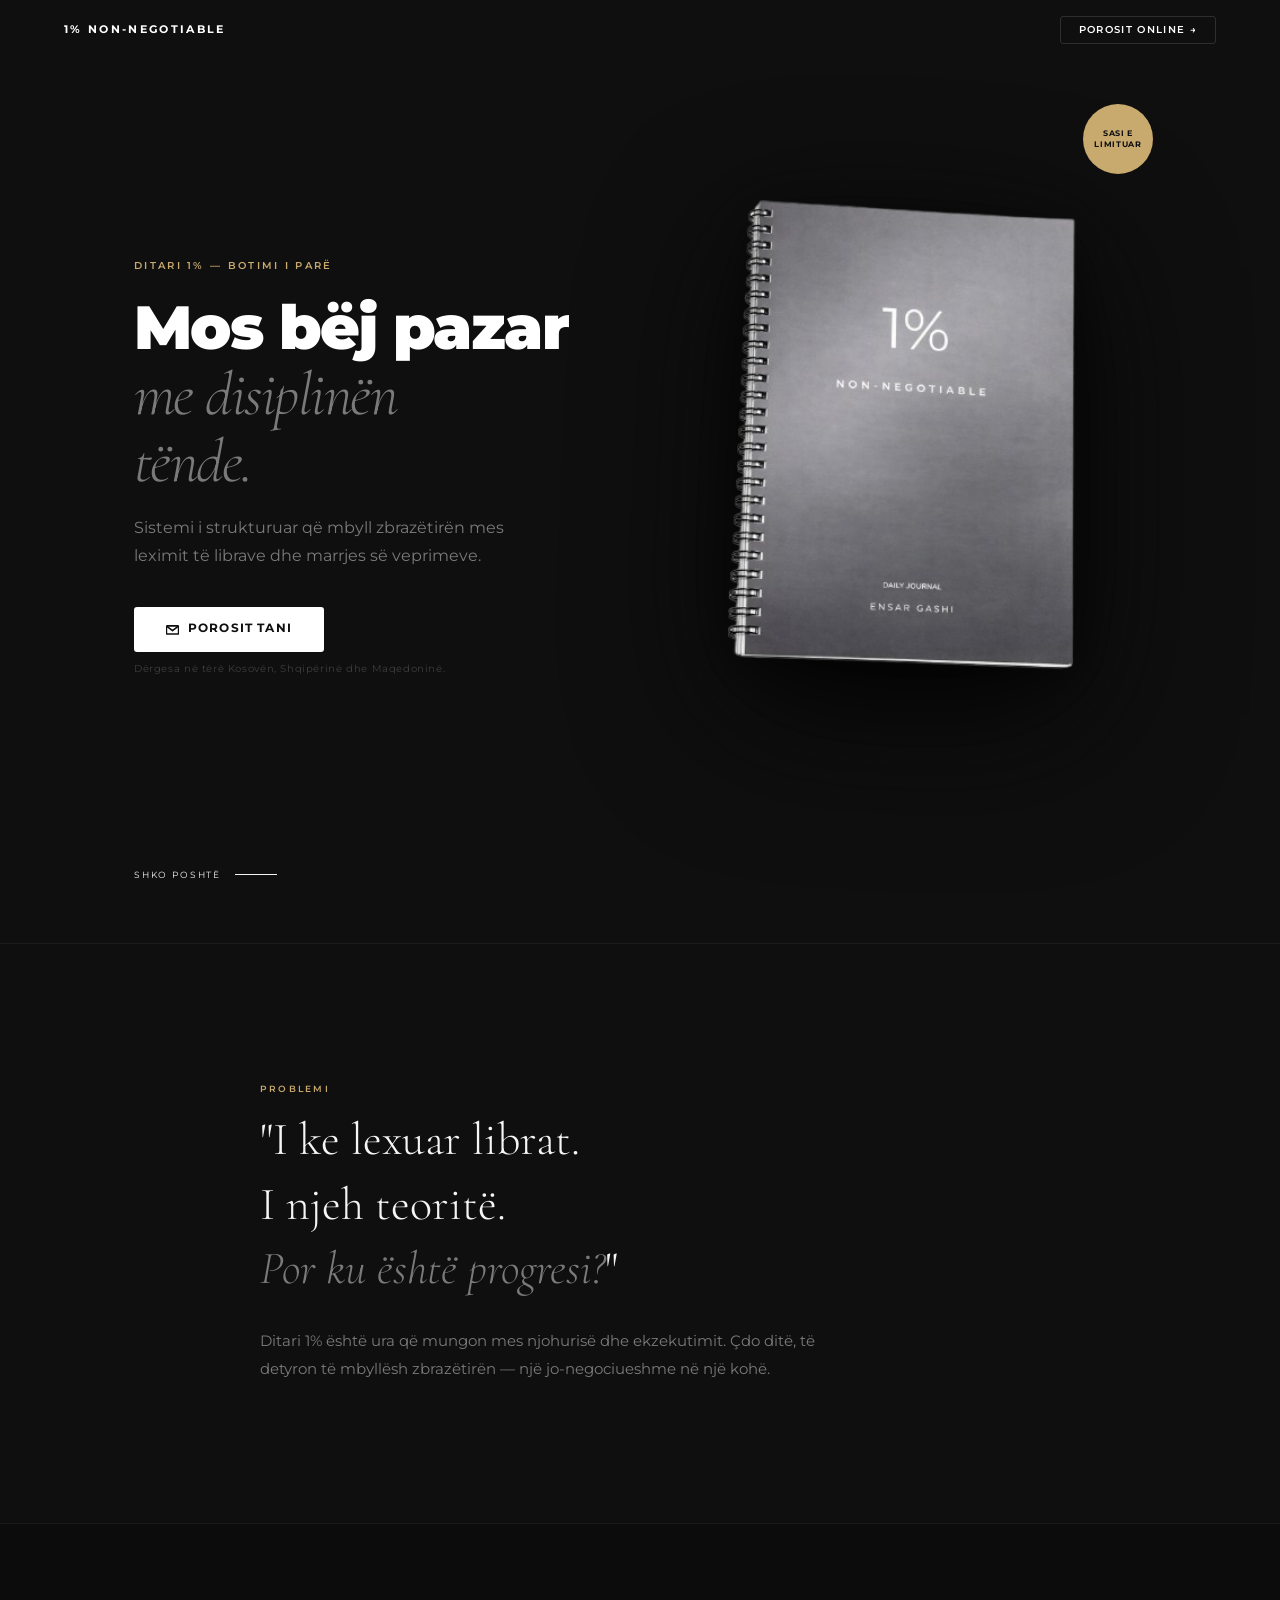
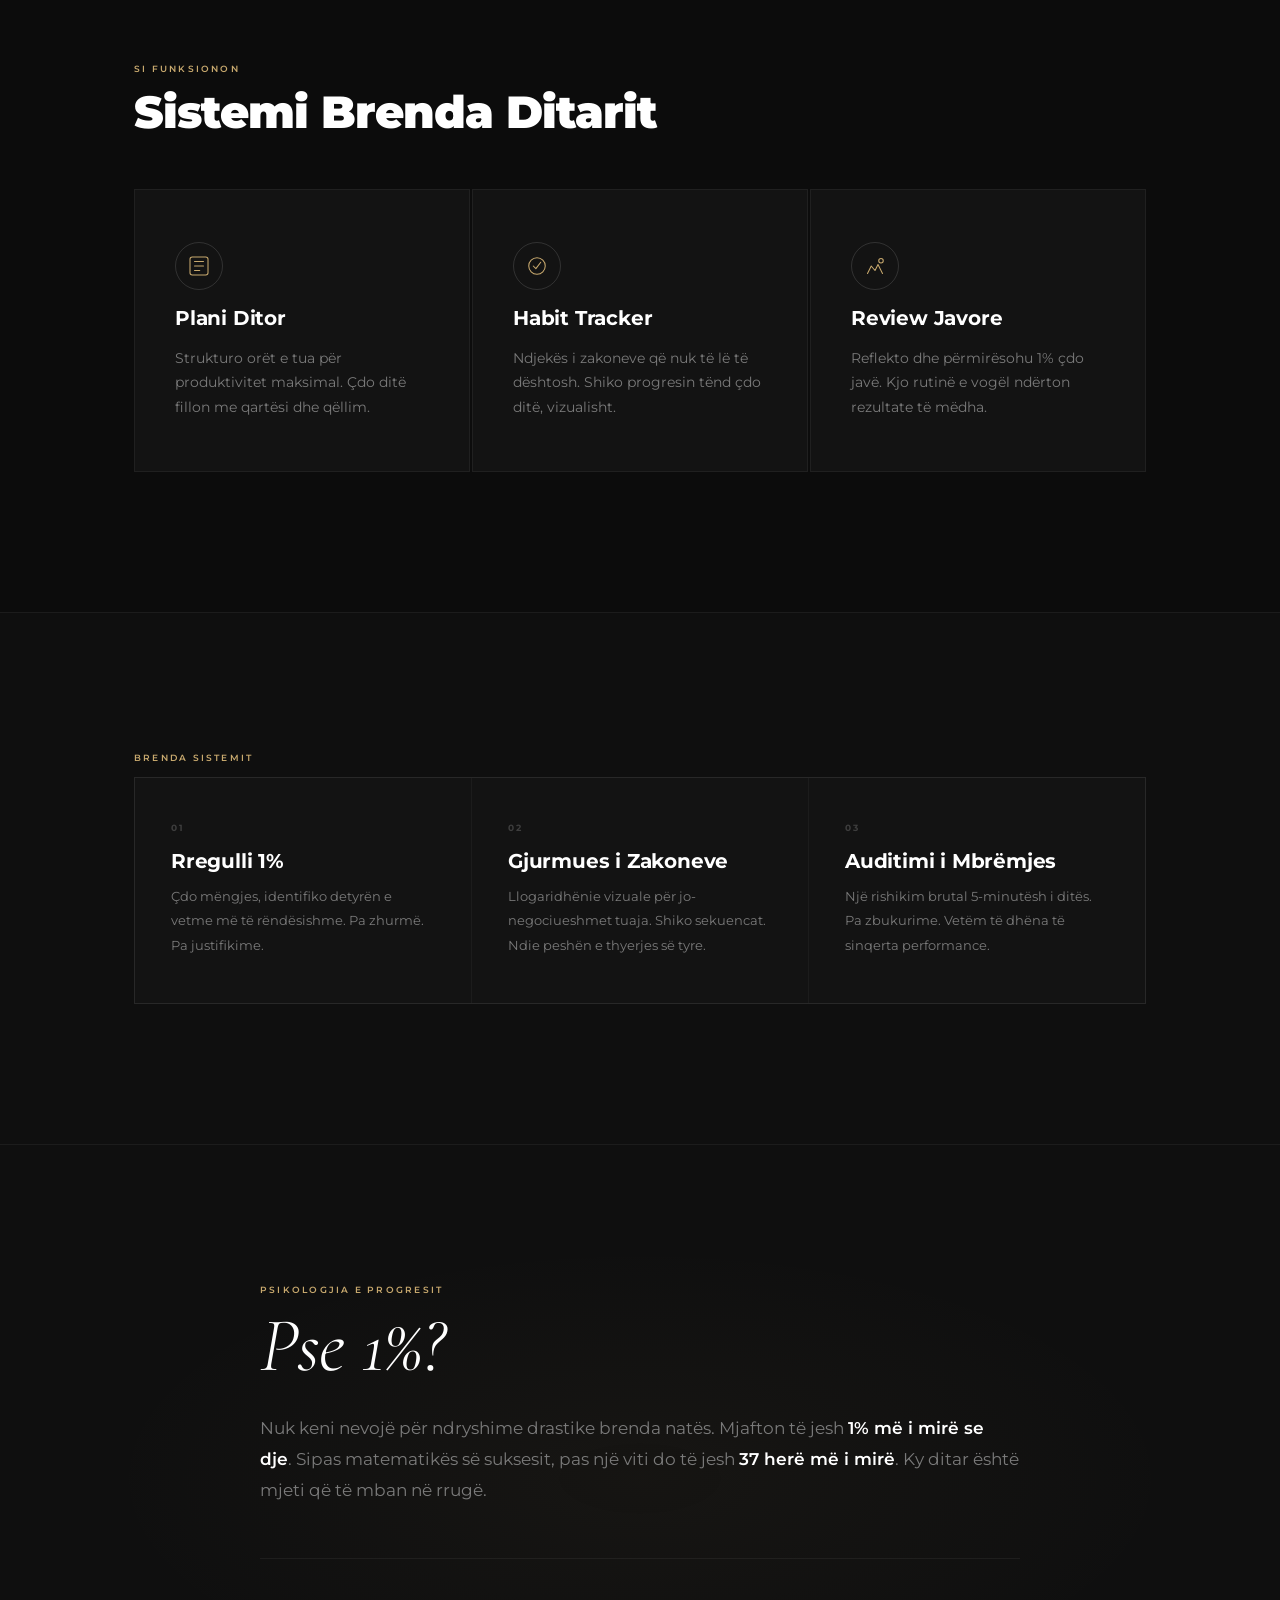
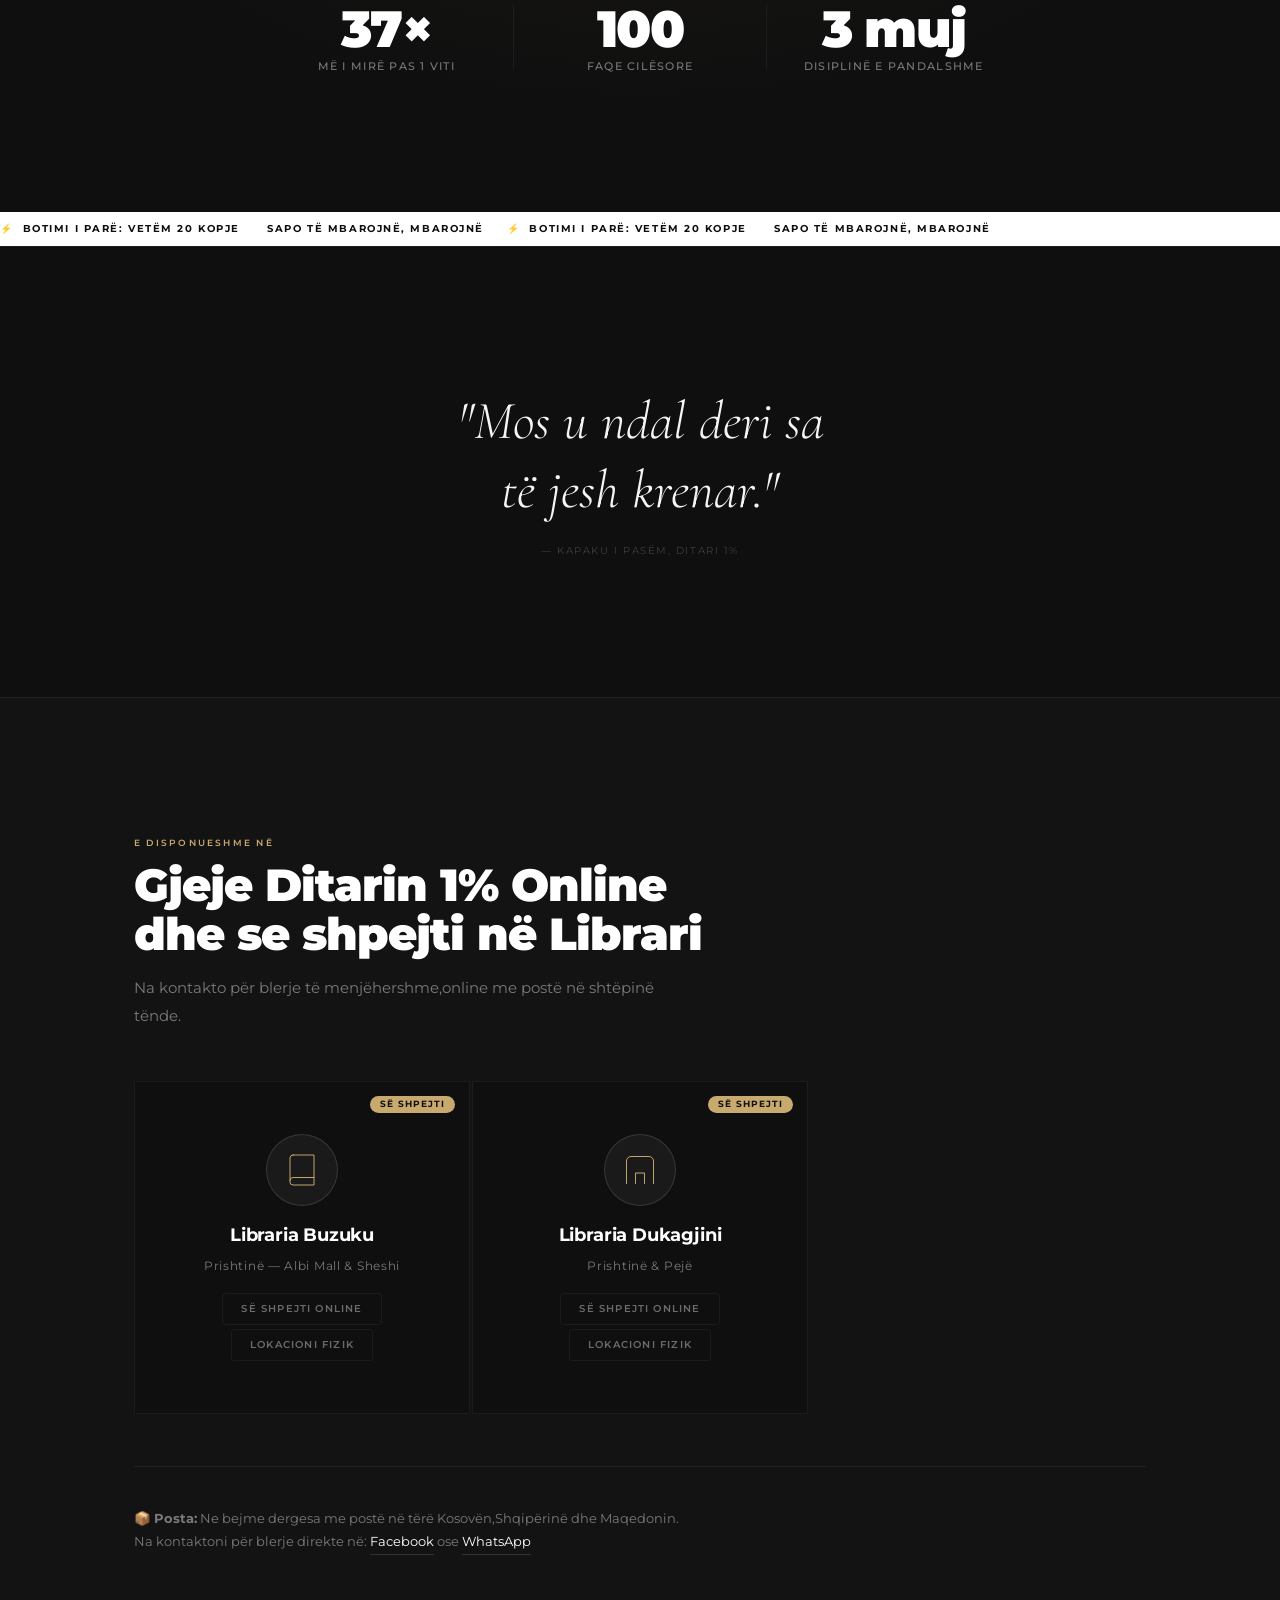
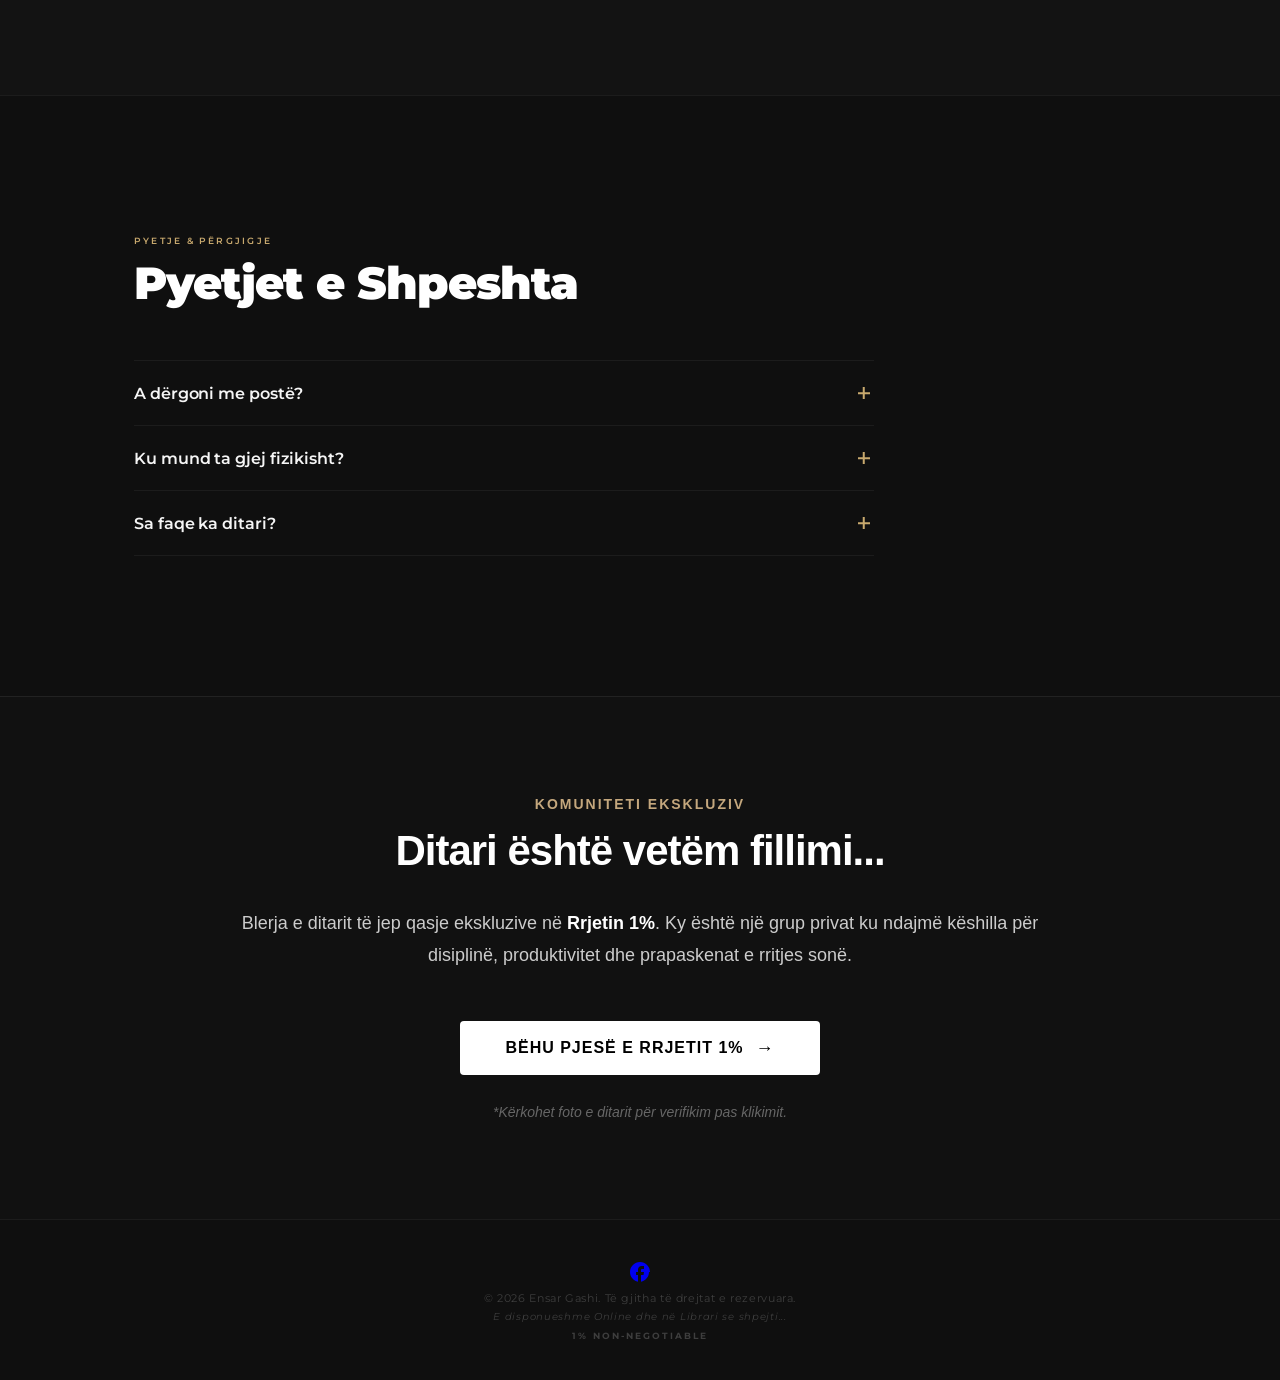
==== commit 568e18bd: "Update print statement from 'Hello' to 'Goodbye'" ====
--- a/index.html
+++ b/index.html
@@ -1,793 +1,338 @@
 <!DOCTYPE html>
-<html lang="en">
+<html lang="sq">
 <head>
-  <meta charset="UTF-8">
-  <meta name="viewport" content="width=device-width, initial-scale=1.0">
-  
-  <title>Ensar Gashi | Web Developer & Designer Portfolio</title>
-  <meta name="description" content="Ensar Gashi is a professional Web Developer and Designer based in Kosovo, specializing in responsive websites, modern UI/UX design, and custom web applications.">
-  <meta name="keywords" content="Ensar Gashi, Web Developer, Web Designer, Portfolio, Kosovo, Skenderaj, HTML, CSS, JavaScript, Bootstrap,WordPress">
-  <meta name="author" content="Ensar Gashi">
-  <meta name="robots" content="index, follow">
-
-  <link rel="canonical" href="https://www.ensargashi.com">
-
-  <meta property="og:type" content="website">
-  <meta property="og:url" content="https://www.ensargashi.com">
-  <meta property="og:title" content="Ensar Gashi | Web Developer Portfolio">
-  <meta property="og:description" content="Professional web developer showcasing modern web design and interactive development projects.">
-  <meta property="og:image" content="https://www.ensargashi.com/images/ensar.jpg">
-
-  <meta name="twitter:card" content="summary_large_image">
-  <meta name="twitter:url" content="https://www.ensargashi.com">
-  <meta name="twitter:title" content="Ensar Gashi | Web Developer">
-  <meta name="twitter:description" content="Check out my portfolio for modern web design and development.">
-  <meta name="twitter:image" content="https://www.ensargashi.com/images/ensar.jpg">
-
-  <link rel="icon" type="image/png" href="images/favicon.png"> <link href="https://cdn.jsdelivr.net/npm/bootstrap@5.3.2/dist/css/bootstrap.min.css" rel="stylesheet">
-  <link href="https://fonts.googleapis.com/css2?family=Poppins:wght@400;600;700&display=swap" rel="stylesheet">
-  <link href="https://cdnjs.cloudflare.com/ajax/libs/font-awesome/6.5.0/css/all.min.css" rel="stylesheet">
-  <link href="https://cdn.jsdelivr.net/npm/bootstrap-icons@1.11.1/font/bootstrap-icons.css" rel="stylesheet"/>
-
-  <script src="https://cdn.jsdelivr.net/npm/three@0.152.2/build/three.min.js" defer></script>
-  <script src="https://cdn.jsdelivr.net/npm/particles.js@2.0.0/particles.min.js" defer></script>
-
-  <link rel="stylesheet" href="portfolio.css">
+  <meta charset="UTF-8"/>
+  <meta name="viewport" content="width=device-width, initial-scale=1.0"/>
+  <title>1% Non-Negotiable — Ditari Ditor</title>
+  <link rel="preconnect" href="https://fonts.googleapis.com">
+  <link rel="preconnect" href="https://fonts.gstatic.com" crossorigin>
+  <link href="https://fonts.googleapis.com/css2?family=Montserrat:wght@300;400;500;600;700;900&family=Cormorant+Garamond:ital,wght@0,300;1,300;1,400&display=swap" rel="stylesheet">
+  <link rel="stylesheet" href="diary.css">
 </head>
-
 <body>
-  <nav class="navbar navbar-expand-lg navbar-dark bg-transparent fixed-top">
-    <div class="container">
-      <a class="navbar-brand fw-bold fs-4 text-info" href="#">EG.</a>
-      <button class="navbar-toggler" type="button" data-bs-toggle="collapse" data-bs-target="#navbarNav">
-        <span class="navbar-toggler-icon"></span>
-      </button>
-
-      <div class="collapse navbar-collapse justify-content-end" id="navbarNav">
-        <ul class="navbar-nav">
-          <li class="nav-item"><a class="nav-link active" href="#home">Home</a></li>
-          <li class="nav-item"><a class="nav-link" href="#about">About</a></li>
-          <li class="nav-item"><a class="nav-link" href="#skills">Skills</a></li>
-          <li class="nav-item"><a class="nav-link" href="#projects">Projects</a></li>
-          <li class="nav-item"><a class="nav-link" href="#contact">Contact</a></li>
-        </ul>
-      </div>
-    </div>
-  </nav>
-
-  <section id="home" class="hero d-flex align-items-center justify-content-center text-center position-relative">
-    <div id="particles-js" class="position-absolute w-100 h-100 top-0 start-0"></div>
-    <div id="hero-3d" class="position-absolute w-100 h-100 top-0 start-0"></div>
-
-    <div class="container position-relative">
-      <h1 class="display-4 fw-bold text-light mb-3">
-        Hi, I’m <span class="text-info">Ensar Gashi</span>
-      </h1>
-      <h2 class="fw-semibold text-secondary mb-4">
-        I’m a <span id="typed-text" class="text-info"></span><span class="cursor">|</span>
-      </h2>
-      <a href="#projects" class="btn btn-info px-4 py-2 fw-semibold">View My Work</a>
-    </div>
-
-    <div class="skills-video-box">
-      <video class="skills-video autoBlur" autoplay loop muted playsinline src="images/videos/hero-video.mp4"></video>
-    </div>
-  </section>
-
-  <section id="about" class="py-5">
-    <div class="container">
-      <div class="row align-items-center">
-        <div class="col-lg-5 mb-4 mb-lg-0 text-center">
-          <img src="images/caliii.jpeg" alt="Ensar Gashi" class="img-fluid rounded-circle shadow-sm" />
-        </div>
-        <div class="col-lg-7">
-          <h2 class="fw-bold mb-3 text-info">About Me</h2>
-          <p class="text-light mb-3">
-            Hi! I’m <strong>Ensar Gashi</strong>, a passionate web developer from Kosovo. 
-            I specialize in building modern, responsive, and user-friendly websites 
-            using HTML, CSS, JavaScript, and Bootstrap.
+
+<nav class="nav" id="mainNav">
+  <span class="nav-brand">1% Non-Negotiable</span>
+  <a href="https://wa.me/38349200528?text=Përshëndetje%20Ensar,%20dua%20të%20porosis%20ditarin%20'1%25%20Non-Negotiable'." target="_blank" class="nav-btn">Porosit Online →</a>
+</nav>
+
+<section class="hero">
+  <div class="hero-grid">
+
+    <div class="hero-text fu">
+      <span class="eyebrow">Ditari 1% — Botimi i Parë</span>
+      <h1 class="h1">Mos bëj pazar<br><em>me disiplinën<br>tënde.</em></h1>
+      <p class="sub">Sistemi i strukturuar që mbyll zbrazëtirën mes leximit të librave dhe marrjes së veprimeve.</p>
+      
+      <div class="cta-wrap">
+        <a href="https://wa.me/38349200528?text=Përshëndetje%20Ensar,%20dua%20të%20porosis%20ditarin%20'1%25%20Non-Negotiable'." target="_blank" class="btn-main">
+          <svg viewBox="0 0 16 16" fill="none" stroke="currentColor" stroke-width="2"
+               stroke-linecap="round" stroke-linejoin="round" aria-hidden="true">
+            <path d="M1.5 3.5h13a1 1 0 011 1v8a1 1 0 01-1 1h-13a1 1 0 01-1-1v-8a1 1 0 011-1z"/>
+            <path d="M1.5 4.5l6.5 5 6.5-5"/>
+          </svg>
+          POROSIT TANI
+        </a>
+        <span class="cta-note">Dërgesa në tërë Kosovën, Shqipërinë dhe Maqedoninë.</span>
+      </div>
+    </div>
+
+    <div class="journal-col fu td2">
+      <div class="journal-float">
+        <div class="journal-badge" aria-hidden="true">Sasi e<br>limituar</div>
+        <img
+          class="journal-img"
+          src="daily-removebg-preview.png"
+          alt="Ditari 1% Non-Negotiable — spirale metalike, kopertinë matte e zezë, nga Ensar Gashi"
+          width="900" height="1200"
+          loading="eager" decoding="async"
+        />
+      </div>
+    </div>
+
+  </div>
+  <div class="scroll-cue fu td3" aria-hidden="true">
+    <span>Shko poshtë</span>
+    <div class="scroll-bar"></div>
+  </div>
+</section>
+
+
+<section class="gap-sec">
+  <div class="wrap">
+    <div class="gap-inner fu">
+      <span class="lbl">Problemi</span>
+      <blockquote class="gap-q">
+        "I ke lexuar librat.<br>
+        I njeh teoritë.<br>
+        <em>Por ku është progresi?</em>"
+      </blockquote>
+      <p class="gap-p">Ditari 1% është ura që mungon mes njohurisë dhe ekzekutimit. Çdo ditë, të detyron të mbyllësh zbrazëtirën — një jo-negociueshme në një kohë.</p>
+    </div>
+  </div>
+</section>
+
+
+<section class="system-sec" id="system">
+  <div class="wrap">
+    <div class="section-head fu">
+      <span class="lbl">Si funksionon</span>
+      <h2 class="section-title">Sistemi Brenda Ditarit</h2>
+    </div>
+    <div class="system-grid">
+
+      <div class="sys-card fu td1">
+        <div class="sys-icon" aria-hidden="true">
+          <svg viewBox="0 0 32 32" fill="none" stroke="currentColor" stroke-width="1.4"
+               stroke-linecap="round" stroke-linejoin="round">
+            <rect x="4" y="4" width="24" height="24" rx="3"/>
+            <line x1="10" y1="10" x2="22" y2="10"/>
+            <line x1="10" y1="16" x2="22" y2="16"/>
+            <line x1="10" y1="22" x2="17" y2="22"/>
+          </svg>
+        </div>
+        <h3 class="sys-title">Plani Ditor</h3>
+        <p class="sys-desc">Strukturo orët e tua për produktivitet maksimal. Çdo ditë fillon me qartësi dhe qëllim.</p>
+      </div>
+
+      <div class="sys-card fu td2">
+        <div class="sys-icon" aria-hidden="true">
+          <svg viewBox="0 0 32 32" fill="none" stroke="currentColor" stroke-width="1.4"
+               stroke-linecap="round" stroke-linejoin="round">
+            <circle cx="16" cy="16" r="11"/>
+            <path d="M11 16l3.5 3.5L21 11"/>
+          </svg>
+        </div>
+        <h3 class="sys-title">Habit Tracker</h3>
+        <p class="sys-desc">Ndjekës i zakoneve që nuk të lë të dështosh. Shiko progresin tënd çdo ditë, vizualisht.</p>
+      </div>
+
+      <div class="sys-card fu td3">
+        <div class="sys-icon" aria-hidden="true">
+          <svg viewBox="0 0 32 32" fill="none" stroke="currentColor" stroke-width="1.4"
+               stroke-linecap="round" stroke-linejoin="round">
+            <path d="M6 26l5-10 5 6 4-8 6 12"/>
+            <circle cx="24" cy="9" r="3"/>
+          </svg>
+        </div>
+        <h3 class="sys-title">Review Javore</h3>
+        <p class="sys-desc">Reflekto dhe përmirësohu 1% çdo javë. Kjo rutinë e vogël ndërton rezultate të mëdha.</p>
+      </div>
+
+    </div>
+  </div>
+</section>
+
+
+<section class="feat-sec">
+  <div class="wrap">
+    <span class="lbl fu">Brenda Sistemit</span>
+    <div class="feat-grid">
+      <div class="fc fu td1">
+        <div class="fc-n">01</div>
+        <h3 class="fc-t">Rregulli 1%</h3>
+        <p class="fc-d">Çdo mëngjes, identifiko detyrën e vetme më të rëndësishme. Pa zhurmë. Pa justifikime.</p>
+      </div>
+      <div class="fc fu td2">
+        <div class="fc-n">02</div>
+        <h3 class="fc-t">Gjurmues i Zakoneve</h3>
+        <p class="fc-d">Llogaridhënie vizuale për jo-negociueshmet tuaja. Shiko sekuencat. Ndie peshën e thyerjes së tyre.</p>
+      </div>
+      <div class="fc fu td3">
+        <div class="fc-n">03</div>
+        <h3 class="fc-t">Auditimi i Mbrëmjes</h3>
+        <p class="fc-d">Një rishikim brutal 5-minutësh i ditës. Pa zbukurime. Vetëm të dhëna të sinqerta performance.</p>
+      </div>
+    </div>
+  </div>
+</section>
+
+
+<section class="pse-sec">
+  <div class="wrap">
+    <div class="pse-inner fu">
+      <span class="lbl">Psikologjia e Progresit</span>
+      <h2 class="pse-title">Pse 1%?</h2>
+      <p class="pse-body">Nuk keni nevojë për ndryshime drastike brenda natës. Mjafton të jesh <strong>1% më i mirë se dje</strong>. Sipas matematikës së suksesit, pas një viti do të jesh <strong>37 herë më i mirë</strong>. Ky ditar është mjeti që të mban në rrugë.</p>
+      <div class="pse-stat">
+        <div class="pse-stat-item fu td1">
+          <span class="pse-num">37×</span>
+          <span class="pse-label">më i mirë pas 1 viti</span>
+        </div>
+        <div class="pse-divider" aria-hidden="true"></div>
+        <div class="pse-stat-item fu td2">
+          <span class="pse-num">100</span>
+          <span class="pse-label">faqe cilësore</span>
+        </div>
+        <div class="pse-divider" aria-hidden="true"></div>
+        <div class="pse-stat-item fu td3">
+          <span class="pse-num">3 muj</span>
+          <span class="pse-label">disiplinë e pandalshme</span>
+        </div>
+      </div>
+    </div>
+  </div>
+</section>
+
+
+<section class="scar" aria-label="Disponueshmëri e kufizuar">
+  <div class="scar-track" aria-hidden="true">
+    <span>⚡  BOTIMI I PARË: VETËM 20 KOPJE      SAPO TË MBAROJNË, MBAROJNË     </span>
+    <span>⚡  BOTIMI I PARË: VETËM 20 KOPJE      SAPO TË MBAROJNË, MBAROJNË     </span>
+  </div>
+</section>
+
+
+<section class="quote-sec">
+  <div class="wrap">
+    <div class="fu">
+      <p class="bq">"Mos u ndal deri sa<br>të jesh krenar."</p>
+      <span class="bq-attr">— Kapaku i pasëm, Ditari 1%</span>
+    </div>
+  </div>
+</section>
+
+
+<section class="stores-sec" id="retail">
+  <div class="wrap">
+    <div class="section-head fu">
+      <span class="lbl">E Disponueshme Në</span>
+      <h2 class="section-title">Gjeje Ditarin 1% Online<br>dhe se shpejti në Librari</h2>
+      <p class="section-sub">Na kontakto për blerje të menjëhershme,online me postë në shtëpinë tënde.</p>
+    </div>
+
+    <div class="stores-grid">
+
+     <div class="store-card fu td1">
+  <div class="store-badge-soon">Së shpejti</div>
+  <div class="store-logo-wrap">
+    <svg class="store-logo-icon" viewBox="0 0 48 48" fill="none" stroke="#C8A96E"
+         stroke-width="1.3" stroke-linecap="round" stroke-linejoin="round" aria-hidden="true">
+      <path d="M8 38a4 4 0 014-4H40"/>
+      <path d="M12 4H40v40H12A4 4 0 018 40V8a4 4 0 014-4z"/>
+    </svg>
+  </div>
+  <h3 class="store-name">Libraria Buzuku</h3>
+  <p class="store-sub">Prishtinë — Albi Mall & Sheshi</p>
+  <div class="store-actions">
+    <a href="#" class="btn-store btn-store--muted">Së shpejti Online</a>
+    <a href="#" class="btn-store btn-store--outline btn-store--muted">Lokacioni Fizik</a>
+  </div>
+</div>
+
+      <div class="store-card fu td2">
+        <div class="store-badge-soon">Së shpejti</div>
+        <div class="store-logo-wrap">
+          <svg class="store-logo-icon" viewBox="0 0 48 48" fill="none" stroke="#C8A96E"
+               stroke-width="1.3" stroke-linecap="round" stroke-linejoin="round" aria-hidden="true">
+            <path d="M6 42V12a6 6 0 016-6h24a6 6 0 016 6v30"/>
+            <path d="M18 42V28h12v14"/>
+          </svg>
+        </div>
+        <h3 class="store-name">Libraria Dukagjini</h3>
+        <p class="store-sub">Prishtinë & Pejë</p>
+        <div class="store-actions">
+          <a href="#" class="btn-store btn-store--muted">Së shpejti Online</a>
+          <a href="#" class="btn-store btn-store--outline btn-store--muted">Lokacioni Fizik</a>
+        </div>
+      </div>
+
+    
+
+    </div>
+
+    <div class="stores-secondary fu">
+      <p>
+        📦 <strong>Posta:</strong> Ne bejme dergesa me postë në tërë Kosovën,Shqipërinë dhe Maqedonin.<br>
+        Na kontaktoni për blerje direkte në: 
+<a href="https://www.facebook.com/profile.php?id=61578412855357" target="_blank" rel="noopener noreferrer">Facebook</a> ose 
+<a href="https://wa.me/38349200528?text=Përshëndetje%20Ensar,%20po%20ju%20shkruaj%20për%20ditarin%20'1%25%20Non-Negotiable'." target="_blank" rel="noopener noreferrer">WhatsApp</a>
+      </p>
+    </div>
+
+  </div>
+</section>
+
+
+<section class="faq-sec">
+  <div class="wrap">
+    <div class="section-head fu">
+      <span class="lbl">Pyetje & Përgjigje</span>
+      <h2 class="section-title">Pyetjet e Shpeshta</h2>
+    </div>
+
+    <div class="faq-list" id="faqList">
+
+      <div class="faq-item fu">
+        <button class="faq-q" aria-expanded="false">
+          A dërgoni me postë?
+          <span class="faq-icon" aria-hidden="true"></span>
+        </button>
+        <div class="faq-a" role="region">
+          <p>Po,mund të porositni direkt përmes faqes tonë në <strong>Facebook</strong> ose permes WhatsApp-it.</p>
+        </div>
+      </div>
+
+      <div class="faq-item fu td1">
+        <button class="faq-q" aria-expanded="false">
+          Ku mund ta gjej fizikisht?
+          <span class="faq-icon" aria-hidden="true"></span>
+        </button>
+        <div class="faq-a" role="region">
+          <p>Ditari është i disponueshëm në website-in tonë dhe se shpejti në librarite më të mira në Kosovë fizikisht edhe online.
+            Bejme dergesa ne te gjithe Kosoven,Shqiperi dhe Maqedoni. 
           </p>
-          <p class="text-light mb-3">
-            I love turning ideas into digital experiences and continuously learning 
-            new technologies to improve my skills. I believe in clean code, attention 
-            to detail, and delivering quality work.
-          </p>
-          <div class="d-flex gap-3 flex-wrap mt-3">
-            <a href="#contact" class="btn btn-info fw-semibold">Hire Me</a>
-            <a href="cv/Ensar_Gashi_CV.pdf" class="btn btn-outline-info fw-semibold" download>
-              <i class="bi bi-download me-2"></i> Download CV
+        </div>
+      </div>
+
+      <div class="faq-item fu td2">
+        <button class="faq-q" aria-expanded="false">
+          Sa faqe ka ditari?
+          <span class="faq-icon" aria-hidden="true"></span>
+        </button>
+        <div class="faq-a" role="region">
+          <p>Ditari përmban 100 faqe kualitative, të dizajnuara për t'ju mbuluar për 3 muaj disiplinë intensive 1%.</p>
+        </div>
+      </div>
+
+    </div>
+  </div>
+</section>
+
+
+<section class="community-exclusive">
+    <div class="community-container">
+        <h2 class="community-title">Ditari është vetëm fillimi...</h2>
+        <p class="community-description">
+            Blerja e ditarit të jep qasje ekskluzive në <strong>Rrjetin 1%</strong>. 
+            Ky është një grup privat ku ndajmë këshilla për disiplinë, produktivitet 
+            dhe prapaskenat e rritjes sonë.
+        </p>
+        
+        <div class="community-action">
+            <a href="https://wa.me/38349200528?text=Përshëndetje%20Ensar!%20Sapo%20bleva%20ditarin%201%25%20Non-Negotiable%20dhe%20dua%20të%20bëhem%20pjesë%20e%20grupit%20privat." 
+               class="cta-button-whatsapp">
+                Bëhu pjesë e Rrjetit 1% 
+                <span class="arrow">→</span>
             </a>
-          </div>
-        </div>
-      </div>
-    </div>
-  </section>
-
-  <section id="skills" class="py-5">
-    <div class="container">
-      <h2 class="fw-bold text-info mb-4 text-center">My Skills</h2>
-      <div class="row g-4 justify-content-center text-center">
-        <div class="col-6 col-md-3">
-          <div class="skill-card p-4 rounded shadow-sm">
-            <i class="fab fa-html5 fa-3x mb-2 text-warning"></i>
-            <h5 class="mt-2 text-light">HTML5</h5>
-          </div>
-        </div>
-        <div class="col-6 col-md-3">
-          <div class="skill-card p-4 rounded shadow-sm">
-            <i class="fab fa-css3-alt fa-3x mb-2 text-primary"></i>
-            <h5 class="mt-2 text-light">CSS3</h5>
-          </div>
-        </div>
-        <div class="col-6 col-md-3">
-          <div class="skill-card p-4 rounded shadow-sm">
-            <i class="fab fa-js-square fa-3x mb-2 text-warning"></i>
-            <h5 class="mt-2 text-light">JavaScript</h5>
-          </div>
-        </div>
-        <div class="col-6 col-md-3">
-          <div class="skill-card p-4 rounded shadow-sm">
-            <i class="fab fa-bootstrap fa-3x mb-2 text-info"></i>
-            <h5 class="mt-2 text-light">Bootstrap</h5>
-          </div>
-        </div>
-        <div class="col-6 col-md-3">
-          <div class="skill-card p-4 rounded shadow-sm">
-            <i class="fab fa-wordpress fa-3x mb-2 text-info"></i>
-            <h5 class="mt-2 text-light">WordPress</h5>
-          </div>
-        </div>
-      </div>
-
-      <div id="skills-progress" class="mt-5">
-        <h4 class="text-info mb-4 text-center">Skill Proficiency</h4>
-        <div class="mb-3">
-          <label class="text-light fw-semibold">HTML5</label>
-          <div class="progress">
-            <div class="progress-bar bg-info" role="progressbar" style="width: 0%" data-progress="95">0%</div>
-          </div>
-        </div>
-        <div class="mb-3">
-          <label class="text-light fw-semibold">CSS3</label>
-          <div class="progress">
-            <div class="progress-bar bg-info" role="progressbar" style="width: 0%" data-progress="90">0%</div>
-          </div>
-        </div>
-        <div class="mb-3">
-          <label class="text-light fw-semibold">JavaScript</label>
-          <div class="progress">
-            <div class="progress-bar bg-info" role="progressbar" style="width: 0%" data-progress="85">0%</div>
-          </div>
-        </div>
-        <div class="mb-3">
-          <label class="text-light fw-semibold">Bootstrap</label>
-          <div class="progress">
-            <div class="progress-bar bg-info" role="progressbar" style="width: 0%" data-progress="80">0%</div>
-          </div>
-        </div>
-        <div class="mb-3">
-          <label class="text-light fw-semibold">WordPress</label>
-          <div class="progress">
-            <div class="progress-bar bg-info" role="progressbar" style="width: 0%" data-progress="83">0%</div>
-          </div>
-        </div>
-      </div>
-    </div>
-  </section>
-
- <section id="certifications" class="py-5">
-    <div class="container">
-      <h2 class="fw-bold text-info mb-5 text-center">Certifications</h2>
-      <div class="row g-4 justify-content-center">
-        
-        <div class="col-md-4">
-          <div class="cert-card p-4 bg-dark rounded shadow-sm h-100 text-center border border-secondary">
-            <i class="bi bi-award-fill text-info fs-1 mb-3"></i>
-            <h5 class="text-light">Instagram Marketing</h5>
-            <p class="text-secondary small">Meta Small Business Academy</p>
-            <a href="certificates/certificate.pdf" target="_blank" class="btn btn-outline-info btn-sm mt-3">View Certificate</a>
-          </div>
-        </div>
-
-        <div class="col-md-4">
-          <div class="cert-card p-4 bg-dark rounded shadow-sm h-100 text-center border border-secondary">
-            <i class="bi bi-award-fill text-info fs-1 mb-3"></i>
-            <h5 class="text-light">Facebook Marketing</h5>
-            <p class="text-secondary small">Meta Small Business Academy</p>
-            <a href="certificates/fbcertificate.pdf" target="_blank" class="btn btn-outline-info btn-sm mt-3">View Certificate</a>
-          </div>
-        </div>
-
-        <div class="col-md-4">
-          <div class="cert-card p-4 bg-dark rounded shadow-sm h-100 text-center border border-secondary">
-            <i class="bi bi-award-fill text-info fs-1 mb-3"></i>
-            <h5 class="text-light">Digital Marketing</h5>
-            <p class="text-secondary small">Marketing Digital Skilling</p>
-            <a href="certificates/digitalcrtf.png" target="_blank" class="btn btn-outline-info btn-sm mt-3">View Certificate</a>
-          </div>
-        </div>
-
-        <div class="col-md-4">
-          <div class="cert-card p-4 bg-dark rounded shadow-sm h-100 text-center border border-secondary">
-            <i class="bi bi-award-fill text-info fs-1 mb-3"></i>
-            <h5 class="text-light">Foundational C#</h5>
-            <p class="text-secondary small">Microsoft & freeCodeCamp</p>
-            <a href="images/microsofti.jpeg" target="_blank" class="btn btn-outline-info btn-sm mt-3">View Certificate</a>
-          </div>
-        </div>
-
-        <div class="col-md-4">
-          <div class="cert-card p-4 bg-dark rounded shadow-sm h-100 text-center border border-secondary">
-            <i class="bi bi-award-fill text-info fs-1 mb-3"></i>
-            <h5 class="text-light">Intermediate English as a second language</h5>
-            <p class="text-secondary small">Saylor Academy</p>
-            <a href="images/saylori.jpeg" target="_blank" class="btn btn-outline-info btn-sm mt-3">View Certificate</a>
-          </div>
-        </div>
-
-        <div class="col-md-4">
-          <div class="cert-card p-4 bg-dark rounded shadow-sm h-100 text-center border border-secondary">
-            <i class="bi bi-award-fill text-info fs-1 mb-3"></i>
-            <h5 class="text-light">IT for Business Success</h5>
-            <p class="text-secondary small">HP LIFE</p>
-            <a href="images/hp.jpeg" target="_blank" class="btn btn-outline-info btn-sm mt-3">View Certificate</a>
-          </div>
-        </div>
-
-        <div class="col-md-4">
-          <div class="cert-card p-4 bg-dark rounded shadow-sm h-100 text-center border border-secondary">
-            <i class="bi bi-award-fill text-info fs-1 mb-3"></i>
-            <h5 class="text-light">Intro to AI</h5>
-            <p class="text-secondary small">Simplilearn</p>
-            <a href="images/simple.jpeg" target="_blank" class="btn btn-outline-info btn-sm mt-3">View Certificate</a>
-          </div>
-        </div>
-
-        <div class="col-md-4">
-          <div class="cert-card p-4 bg-dark rounded shadow-sm h-100 text-center border border-secondary">
-            <i class="bi bi-award-fill text-info fs-1 mb-3"></i>
-            <h5 class="text-light">English Advanced C1</h5>
-            <p class="text-secondary small">London Chamber of Education</p>
-            <a href="images/c1crtf.jpeg" target="_blank" class="btn btn-outline-info btn-sm mt-3">View Certificate</a>
-          </div>
-        </div>
-
-        <div class="col-md-4">
-          <div class="cert-card p-4 bg-dark rounded shadow-sm h-100 text-center border border-secondary">
-            <i class="bi bi-award-fill text-info fs-1 mb-3"></i>
-            <h5 class="text-light">WordPress</h5>
-            <p class="text-secondary small">Trajnime Online</p>
-            <a href="images/wordpress crt.jpeg" target="_blank" class="btn btn-outline-info btn-sm mt-3">View Certificate</a>
-          </div>
-        </div>
-
-        <div class="col-md-4">
-          <div class="cert-card p-4 bg-dark rounded shadow-sm h-100 text-center border border-secondary">
-            <i class="bi bi-award-fill text-info fs-1 mb-3"></i>
-            <h5 class="text-light">PHP & MySQL Database</h5>
-            <p class="text-secondary small">Arra Academy</p>
-            <a href="images/arra.jpeg" target="_blank" class="btn btn-outline-info btn-sm mt-3">View Certificate</a>
-          </div>
-        </div>
-
-        <div class="col-md-4">
-          <div class="cert-card p-4 bg-dark rounded shadow-sm h-100 text-center border border-secondary">
-            <i class="bi bi-award-fill text-info fs-1 mb-3"></i>
-            <h5 class="text-light">Legacy Responsive Web Design</h5>
-            <p class="text-secondary small">freeCodeCamp</p>
-            <a href="images/free.jpeg" target="_blank" class="btn btn-outline-info btn-sm mt-3">View Certificate</a>
-          </div>
-        </div>
-
-        <div class="col-md-4">
-          <div class="cert-card p-4 bg-dark rounded shadow-sm h-100 text-center border border-secondary">
-            <i class="bi bi-award-fill text-info fs-1 mb-3"></i>
-            <h5 class="text-light">Business Planning</h5>
-            <p class="text-secondary small">Saylor Academy</p>
-            <a href="images/intruduction.jpeg" target="_blank" class="btn btn-outline-info btn-sm mt-3">View Certificate</a>
-          </div>
-        </div>
-
-        <div class="col-md-4">
-          <div class="cert-card p-4 bg-dark rounded shadow-sm h-100 text-center border border-secondary">
-            <i class="bi bi-award-fill text-info fs-1 mb-3"></i>
-            <h5 class="text-light">Vibe Coding</h5>
-            <p class="text-secondary small">SoloLearn</p>
-            <a href="images/solo.jpeg" target="_blank" class="btn btn-outline-info btn-sm mt-3">View Certificate</a>
-          </div>
-        </div>
-
-      </div>
-    </div>
-  </section>
-
-<section id="diary" class="py-5 bg-dark">
-  <div class="container">
-    <div class="row align-items-center border border-secondary rounded p-4 p-md-5 shadow-lg bg-black">
-      <div class="col-lg-5 mb-4 mb-lg-0 text-center">
-        <img src="images/none.jpeg" alt="1% Non-Negotiable Diary" class="img-fluid rounded shadow-lg border border-info" style="max-height: 450px;">
-      </div>
-      <div class="col-lg-7">
-        <h6 class="text-info fw-bold text-uppercase spacing-wide mb-2">My Creative Work</h6>
-        <h2 class="display-5 fw-bold text-light mb-4">1% Non-Negotiable <span class="text-info">Daily Journal</span></h2>
-        <p class="text-secondary lead mb-4">
-          Ky nuk është thjesht një ditar, është një sistem disipline. I krijuar për ata që refuzojnë të negociojnë me dështimin, ky ditar fizik ndihmon në strukturimin e ditës përmes rregullit të 1%.
-        </p>
-        <div class="row g-3 mb-4">
-          <div class="col-6">
-            <div class="d-flex align-items-center">
-              <i class="bi bi-check-circle-fill text-info me-2"></i>
-              <span class="text-light">Sistemi 1% Non-Negotiable</span>
-            </div>
-          </div>
-          <div class="col-6">
-            <div class="d-flex align-items-center">
-              <i class="bi bi-check-circle-fill text-info me-2"></i>
-              <span class="text-light">Planifikim Ditor i Detajuar</span>
-            </div>
-          </div>
-          <div class="col-6">
-            <div class="d-flex align-items-center">
-              <i class="bi bi-check-circle-fill text-info me-2"></i>
-              <span class="text-light">Analiza e Fitores Mbrëmje</span>
-            </div>
-          </div>
-          <div class="col-6">
-            <div class="d-flex align-items-center">
-              <i class="bi bi-check-circle-fill text-info me-2"></i>
-              <span class="text-light">I botuar nga Ensar Gashi</span>
-            </div>
-          </div>
-        </div>
-        <div class="d-flex gap-3 flex-wrap">
-          <a href="https://journal.ensargashi.com" target="_blank" class="btn btn-info px-4 py-2 fw-bold shadow-sm">
-            <i class="bi bi-cart-fill me-2"></i>Porosit Ditarin
-          </a>
-         
-        </div>
-      </div>
-    </div>
-  </div>
-</section>
-
-
-  <section id="projects" class="py-5">
-    <div class="container">
-      <h2 class="fw-bold text-info mb-5 text-center">My Projects</h2>
-      <div class="row g-4 justify-content-center">
-        
-        <div class="col-md-6 col-lg-4">
-          <div class="project-card bg-dark rounded shadow-sm overflow-hidden h-100 p-3 border border-secondary">
-            <div class="project-img-placeholder rounded mb-3 d-flex align-items-center justify-content-center" style="height: 160px; background: linear-gradient(45deg, #0dcaf0, #000);">
-              <i class="bi bi-robot fs-1 text-light"></i>
-            </div>
-            <h5 class="text-light">Humanize AI</h5>
-            <p class="text-secondary small">Transform AI-generated content into natural, human-like text, bypassing AI detectors with ease.</p>
-            <div class="d-flex justify-content-between align-items-center mt-auto pt-3">
-              <a href="https://cali-192.github.io/humanize/" target="_blank" class="btn btn-sm btn-info fw-bold">Live Demo</a>
-              <a href="#" class="text-info fs-5"><i class="bi bi-github"></i></a>
-            </div>
-          </div>
-        </div>
-
-        <div class="col-md-6 col-lg-4">
-          <div class="project-card bg-dark rounded shadow-sm overflow-hidden h-100 p-3 border border-secondary">
-            <div class="project-img-placeholder rounded mb-3 d-flex align-items-center justify-content-center" style="height: 160px; background: linear-gradient(45deg, #6610f2, #000);">
-              <i class="bi bi-patch-question fs-1 text-light"></i>
-            </div>
-            <h5 class="text-light">InfoKuiz</h5>
-            <p class="text-secondary small">An interactive quiz application focusing on responsive design and dynamic JavaScript logic.</p>
-            <div class="d-flex justify-content-between align-items-center mt-auto pt-3">
-              <a href="https://cali-192.github.io/InfoKuiz/" target="_blank" class="btn btn-sm btn-info fw-bold">Live Demo</a>
-              <a href="#" class="text-info fs-5"><i class="bi bi-github"></i></a>
-            </div>
-          </div>
-        </div>
-
-        <div class="col-md-6 col-lg-4">
-          <div class="project-card bg-dark rounded shadow-sm overflow-hidden h-100 p-3 border border-secondary">
-            <div class="project-img-placeholder rounded mb-3 d-flex align-items-center justify-content-center" style="height: 160px; background: linear-gradient(45deg, #198754, #000);">
-              <i class="bi bi-file-earmark-person fs-1 text-light"></i>
-            </div>
-            <h5 class="text-light">Pro CV</h5>
-            <p class="text-secondary small">Real-time CV generator that allows users to create professional resumes with PDF export features.</p>
-            <div class="d-flex justify-content-between align-items-center mt-auto pt-3">
-              <a href="https://cali-192.github.io/cv-builder/" target="_blank" class="btn btn-sm btn-info fw-bold">Live Demo</a>
-              <a href="#" class="text-info fs-5"><i class="bi bi-github"></i></a>
-            </div>
-          </div>
-        </div>
-
-        <div class="col-md-6 col-lg-4">
-          <div class="project-card bg-dark rounded shadow-sm overflow-hidden h-100 p-3 border border-secondary">
-            <div class="project-img-placeholder rounded mb-3 d-flex align-items-center justify-content-center" style="height: 160px; background: linear-gradient(45deg, #0dcaf0, #6610f2);">
-              <i class="bi bi-person-badge fs-1 text-light"></i>
-            </div>
-            <h5 class="text-light">Professional Portfolio</h5>
-            <p class="text-secondary small">Mobile-first portfolio featuring smooth scrolling, interactive 3D elements, and modern UI/UX.</p>
-            <div class="d-flex justify-content-between align-items-center mt-auto pt-3">
-              <a href="https://www.ensargashi.com" target="_blank" class="btn btn-sm btn-info fw-bold">Live Demo</a>
-              <a href="https://github.com/Cali-192/ensargashi" target="_blank" class="text-info fs-5"><i class="bi bi-github"></i></a>
-            </div>
-          </div>
-        </div>
-
-        <div class="col-md-6 col-lg-4">
-          <div class="project-card bg-dark rounded shadow-sm overflow-hidden h-100 p-3 border border-secondary">
-            <div class="project-img-placeholder rounded mb-3 d-flex align-items-center justify-content-center" style="height: 160px; background: linear-gradient(45deg, #ffc107, #000);">
-              <i class="bi bi-database-fill-gear fs-1 text-dark"></i>
-            </div>
-            <h5 class="text-light">Rent-A-Car System</h5>
-            <p class="text-secondary small">A database management system designed to handle car rentals and customer records efficiently.</p>
-            <div class="d-flex justify-content-between align-items-center mt-auto pt-3">
-              <span class="badge bg-secondary">Backend Logic</span>
-              <a href="https://github.com/Cali-192/RentACar-Database-System" target="_blank" class="text-info fs-5"><i class="bi bi-github"></i></a>
-            </div>
-          </div>
-        </div>
-
-        <div class="col-md-6 col-lg-4">
-          <div class="project-card bg-dark rounded shadow-sm overflow-hidden h-100 p-3 border border-secondary">
-            <div class="project-img-placeholder rounded mb-3 d-flex align-items-center justify-content-center" style="height: 160px; background: linear-gradient(45deg, #00d2ff, #3a7bd5);">
-              <i class="bi bi-qr-code-scan fs-1 text-light"></i>
-            </div>
-            <h5 class="text-light">QR-Pro</h5>
-            <p class="text-secondary small">Advanced QR code generator with custom styling, logo integration, and multiple format exports.</p>
-            <div class="d-flex justify-content-between align-items-center mt-auto pt-3">
-              <a href="https://qr-pro-two.vercel.app/" class="btn btn-sm btn-info fw-bold">Live Demo</a>
-              <a href="#" class="text-info fs-5"><i class="bi bi-github"></i></a>
-            </div>
-          </div>
-        </div>
-
-        <div class="col-md-6 col-lg-4">
-          <div class="project-card bg-dark rounded shadow-sm overflow-hidden h-100 p-3 border border-secondary">
-            <div class="project-img-placeholder rounded mb-3 d-flex align-items-center justify-content-center" style="height: 160px; background: linear-gradient(45deg, #27ae60, #000);">
-              <i class="bi bi-wallet2 fs-1 text-light"></i>
-            </div>
-            <h5 class="text-light">Wealth Manager Pro</h5>
-            <p class="text-secondary small">Comprehensive financial tracking system with real-time analytics and personal budget planning.</p>
-            <div class="d-flex justify-content-between align-items-center mt-auto pt-3">
-              <a href="https://wealthapp-one.vercel.app/" class="btn btn-sm btn-info fw-bold">Live Demo</a>
-              <a href="#" class="text-info fs-5"><i class="bi bi-github"></i></a>
-            </div>
-          </div>
-        </div>
-
-        <div class="col-md-6 col-lg-4">
-          <div class="project-card bg-dark rounded shadow-sm overflow-hidden h-100 p-3 border border-secondary">
-            <div class="project-img-placeholder rounded mb-3 d-flex align-items-center justify-content-center" style="height: 160px; background: linear-gradient(45deg, #e74c3c, #000);">
-              <i class="bi bi-link-45deg fs-1 text-light"></i>
-            </div>
-            <h5 class="text-light">Shorten-LT</h5>
-            <p class="text-secondary small">High-performance URL shortener with link analytics and custom alias management.</p>
-            <div class="d-flex justify-content-between align-items-center mt-auto pt-3">
-              <a href="https://eg-shortener.vercel.app/" class="btn btn-sm btn-info fw-bold">Live Demo</a>
-              <a href="#" class="text-info fs-5"><i class="bi bi-github"></i></a>
-            </div>
-          </div>
-        </div>
-
-        <div class="col-md-6 col-lg-4">
-          <div class="project-card bg-dark rounded shadow-sm overflow-hidden h-100 p-3 border border-secondary">
-            <div class="project-img-placeholder rounded mb-3 d-flex align-items-center justify-content-center" style="height: 160px; background: linear-gradient(45deg, #f1c40f, #000);">
-              <i class="bi bi-shield-check fs-1 text-light"></i>
-            </div>
-            <h5 class="text-light">AL-Auditor</h5>
-            <p class="text-secondary small">A professional auditing tool designed to verify code quality and security compliance automatically.</p>
-            <div class="d-flex justify-content-between align-items-center mt-auto pt-3">
-              <a href="https://al-auditor.vercel.app/" class="btn btn-sm btn-info fw-bold">Live Demo</a>
-              <a href="#" class="text-info fs-5"><i class="bi bi-github"></i></a>
-            </div>
-          </div>
-        </div>
-
-        <div class="col-md-6 col-lg-4">
-          <div class="project-card bg-dark rounded shadow-sm overflow-hidden h-100 p-3 border border-secondary">
-            <div class="project-img-placeholder rounded mb-3 d-flex align-items-center justify-content-center" style="height: 160px; background: linear-gradient(45deg, #8e44ad, #000);">
-              <i class="bi bi-arrow-repeat fs-1 text-light"></i>
-            </div>
-            <h5 class="text-light">Skill-Sync</h5>
-            <p class="text-secondary small">Collaboration platform that connects developers based on complementary skills for project work.</p>
-            <div class="d-flex justify-content-between align-items-center mt-auto pt-3">
-              <a href="https://skill-sync-three.vercel.app/" class="btn btn-sm btn-info fw-bold">Live Demo</a>
-              <a href="#" class="text-info fs-5"><i class="bi bi-github"></i></a>
-            </div>
-          </div>
-        </div>
-
-      </div>
-      <div class="col-12 text-center mt-5">
-        <p class="text-secondary fst-italic">🚧 More projects in development...</p>
-      </div>
-    </div>
-  </section>
-
-<section id="stats" class="py-5 bg-info text-dark">
-  <div class="container text-center">
-    <div class="row g-4">
-      <div class="col-md-4">
-        <h3 class="fw-bold display-5 counter" data-target="10">0</h3>
-        <p class="fw-semibold">Projects Completed</p>
-      </div>
-      <div class="col-md-4">
-        <h3 class="fw-bold display-5 counter" data-target="100">0</h3>
-        <p class="fw-semibold">Client Satisfaction %</p>
-      </div>
-      <div class="col-md-4">
-        <h3 class="fw-bold display-5 counter" data-target="4000">0</h3>
-        <p class="fw-semibold">Lines of Code</p>
-      </div>
-    </div>
-  </div>
-</section>
-
-<section id="process" class="py-5 bg-dark">
-  <div class="container">
-    <h2 class="fw-bold text-info mb-5 text-center">How I Work</h2>
-    <div class="row g-4">
-      <div class="col-md-6 col-lg-3">
-        <div class="process-card p-4 text-center border border-secondary rounded h-100 shadow-sm bg-dark">
-          <div class="step-number mb-3 text-info fw-bold fs-2">01</div>
-          <i class="bi bi-chat-dots fs-1 text-light mb-3"></i>
-          <h5 class="text-light">Discovery</h5>
-          <p class="text-secondary small">Understanding your goals, target audience, and project requirements to build a solid foundation.</p>
-        </div>
-      </div>
-      <div class="col-md-6 col-lg-3">
-        <div class="process-card p-4 text-center border border-secondary rounded h-100 shadow-sm bg-dark">
-          <div class="step-number mb-3 text-info fw-bold fs-2">02</div>
-          <i class="bi bi-vector-pen fs-1 text-light mb-3"></i>
-          <h5 class="text-light">Design & UI/UX</h5>
-          <p class="text-secondary small">Creating a modern, user-friendly layout that ensures a seamless experience across all devices.</p>
-        </div>
-      </div>
-      <div class="col-md-6 col-lg-3">
-        <div class="process-card p-4 text-center border border-secondary rounded h-100 shadow-sm bg-dark">
-          <div class="step-number mb-3 text-info fw-bold fs-2">03</div>
-          <i class="bi bi-code-slash fs-1 text-light mb-3"></i>
-          <h5 class="text-light">Development</h5>
-          <p class="text-secondary small">Turning the design into clean, efficient, and responsive code using the latest web technologies.</p>
-        </div>
-      </div>
-      <div class="col-md-6 col-lg-3">
-        <div class="process-card p-4 text-center border border-secondary rounded h-100 shadow-sm bg-dark">
-          <div class="step-number mb-3 text-info fw-bold fs-2">04</div>
-          <i class="bi bi-rocket-takeoff fs-1 text-light mb-3"></i>
-          <h5 class="text-light">Launch</h5>
-          <p class="text-secondary small">Final testing, SEO optimization, and deploying your project to the web for the world to see.</p>
-        </div>
-      </div>
-    </div>
-  </div>
-</section>
-
-  <section id="faq" class="py-5 bg-dark">
-    <div class="container">
-      <h2 class="fw-bold text-info mb-5 text-center">Frequently Asked Questions</h2>
-      <div class="row justify-content-center">
-        <div class="col-md-8">
-          <div class="accordion accordion-flush shadow-sm" id="accordionFAQ">
-            
-            <div class="accordion-item bg-dark border-secondary">
-              <h2 class="accordion-header">
-                <button class="accordion-button collapsed bg-dark text-light fw-semibold" type="button" data-bs-toggle="collapse" data-bs-target="#faq1">
-                  What technologies do you specialize in?
-                </button>
-              </h2>
-              <div id="faq1" class="accordion-collapse collapse" data-bs-parent="#accordionFAQ">
-                <div class="accordion-body text-secondary">
-                  I specialize in Front-End development using <strong>HTML5, CSS3, JavaScript, and Bootstrap</strong>. I also have experience with WordPress and building logic-based systems like database management.
-                </div>
-              </div>
-            </div>
-
-            <div class="accordion-item bg-dark border-secondary">
-              <h2 class="accordion-header">
-                <button class="accordion-button collapsed bg-dark text-light fw-semibold" type="button" data-bs-toggle="collapse" data-bs-target="#faq2">
-                  Are you available for freelance projects?
-                </button>
-              </h2>
-              <div id="faq2" class="accordion-collapse collapse" data-bs-parent="#accordionFAQ">
-                <div class="accordion-body text-secondary">
-                  Yes, I am always open to new challenges and freelance opportunities. Whether it's a simple landing page or a complex web application, feel free to reach out!
-                </div>
-              </div>
-            </div>
-
-            <div class="accordion-item bg-dark border-secondary">
-              <h2 class="accordion-header">
-                <button class="accordion-button collapsed bg-dark text-light fw-semibold" type="button" data-bs-toggle="collapse" data-bs-target="#faq3">
-                  How can I contact you for a collaboration?
-                </button>
-              </h2>
-              <div id="faq3" class="accordion-collapse collapse" data-bs-parent="#accordionFAQ">
-                <div class="accordion-body text-secondary">
-                  You can contact me directly through the <strong>Contact Form</strong> below, via email at ensar.gashi192@gmail.com, or through my social media profiles like LinkedIn and WhatsApp.
-                </div>
-              </div>
-            </div>
-
-            <div class="accordion-item bg-dark border-secondary">
-              <h2 class="accordion-header">
-                <button class="accordion-button collapsed bg-dark text-light fw-semibold" type="button" data-bs-toggle="collapse" data-bs-target="#faq4">
-                  Do you offer website maintenance?
-                </button>
-              </h2>
-              <div id="faq4" class="accordion-collapse collapse" data-bs-parent="#accordionFAQ">
-                <div class="accordion-body text-secondary">
-                  Absolutely. I don't just build websites; I also ensure they stay updated, secure, and performant over time.
-                </div>
-              </div>
-            </div>
-
-          </div>
-        </div>
-      </div>
-    </div>
-  </section>
-
-  <section id="testimonials" class="py-5">
-  <div class="container">
-    <h2 class="fw-bold text-info mb-5 text-center">What People Say</h2>
-    <div class="row g-4">
-      <div class="col-md-6">
-        <div class="testimonial-card p-4 bg-dark border border-secondary rounded">
-          <p class="text-secondary fst-italic">"Ensar is a dedicated developer who pays great attention to detail. His ability to turn complex ideas into functional web apps is impressive."</p>
-          <div class="d-flex align-items-center mt-3">
-            <div class="bg-info rounded-circle me-3" style="width: 40px; height: 40px;"></div>
-            <div>
-              <h6 class="text-light mb-0">Project Collaborator</h6>
-              <small class="text-info">Humanize AI Project</small>
-            </div>
-          </div>
-        </div>
-      </div>
-      <div class="col-md-6">
-        <div class="testimonial-card p-4 bg-dark border border-secondary rounded">
-          <p class="text-secondary fst-italic">"Great eye for design and very responsive. The InfoKuiz project showed his mastery of JavaScript and user experience."</p>
-          <div class="d-flex align-items-center mt-3">
-            <div class="bg-info rounded-circle me-3" style="width: 40px; height: 40px;"></div>
-            <div>
-              <h6 class="text-light mb-0">Tech Mentor</h6>
-              <small class="text-info">Web Development</small>
-            </div>
-          </div>
-        </div>
-      </div>
-      <div class="col-md-6">
-  <div class="testimonial-card p-4 bg-dark border border-secondary rounded h-100">
-    <p class="text-secondary fst-italic">"What impressed me most about Ensar was his eye for modern design. He didn't just build a functional site; he made it look professional and sleek, exactly what our brand needed."</p>
-    <div class="d-flex align-items-center mt-3">
-      <div class="bg-info rounded-circle me-3 d-flex align-items-center justify-content-center text-dark fw-bold" style="width: 40px; height: 40px;">AG</div>
-      <div>
-        <h6 class="text-light mb-0">Local Business Owner</h6>
-        <small class="text-info">UI/UX Design Client</small>
-      </div>
-    </div>
-  </div>
-</div>
-
-<div class="col-md-6">
-  <div class="testimonial-card p-4 bg-dark border border-secondary rounded h-100">
-    <p class="text-secondary fst-italic">"The Rent-A-Car database system Ensar developed was solid and well-structured. His understanding of logic and clean code is way ahead of many junior developers."</p>
-    <div class="d-flex align-items-center mt-3">
-      <div class="bg-info rounded-circle me-3 d-flex align-items-center justify-content-center text-dark fw-bold" style="width: 40px; height: 40px;">BK</div>
-      <div>
-        <h6 class="text-light mb-0">Software Engineer</h6>
-        <small class="text-info">Backend Logic Review</small>
-      </div>
-    </div>
-  </div>
-</div>
-    </div>
-  </div>
-</section>
-
- <div class="status-container">
-  <span class="status-pulse"></span>
-  <span class="status-text">Available for projects</span>
-</div>
-
- <section id="contact" class="py-5">
-    <div class="container">
-      <h2 class="fw-bold text-info mb-4 text-center">Contact Me</h2>
-      <p class="text-secondary text-center mb-5">Click on my email to copy it or send me a message directly!</p>
-      
-      <div class="row justify-content-center">
-        <div class="col-md-4 mb-4">
-          <div class="p-4 bg-dark rounded shadow-sm text-light text-center border border-secondary h-100">
-            <div class="mb-3">
-              <i class="bi bi-envelope-at text-info fs-2"></i>
-              <h5 class="mt-2">Email</h5>
-              <p id="email-copy" class="small text-info fw-bold" style="cursor: pointer;" title="Click to copy email">
-                ensar.gashi192@gmail.com <i class="bi bi-clipboard ms-1"></i>
-              </p>
-            </div>
-            
-            <div class="mb-3">
-              <i class="bi bi-telephone text-info fs-2"></i>
-              <h5 class="mt-2">Phone</h5>
-              <p class="small text-secondary">+383 49 200 528</p>
-            </div>
-
-            <div>
-              <i class="bi bi-geo-alt text-info fs-2"></i>
-              <h5 class="mt-2">Location</h5>
-              <p class="small text-secondary">Skenderaj, Kosovo</p>
-            </div>
-          </div>
-        </div>
-        <div class="col-md-6">
-          <form action="https://formspree.io/f/xdanawpp" method="POST" class="contact-form mx-auto">
-            <div class="mb-3">
-              <input type="text" name="name" class="form-control bg-dark text-light border-secondary" placeholder="Your Name" required>
-            </div>
-            <div class="mb-3">
-              <input type="email" name="email" class="form-control bg-dark text-light border-secondary" placeholder="Your Email" required>
-            </div>
-            <div class="mb-3">
-              <textarea name="message" rows="5" class="form-control bg-dark text-light border-secondary" placeholder="Your Message" required></textarea>
-            </div>
-            <button type="submit" class="btn btn-info w-100 fw-bold py-2 shadow-sm">
-              <i class="bi bi-send me-2"></i>Send Message
-            </button>
-          </form>
-        </div>
-      </div>
-    </div>
-  </section>
-
-  <div id="copy-toast" class="copy-toast">
-    <i class="bi bi-check-circle-fill me-2"></i> Email copied to clipboard!
-  </div>
-
-  <footer class="footer text-light pt-5 pb-3 bg-dark border-top border-secondary">
-    <div class="container text-center">
-      <h2 class="fw-bold text-info mb-3">Let's Chat!</h2>
-      <p class="text-secondary mb-4">Ready to build something great together? Reach out and let’s make it happen.</p>
-      
-      <div class="row mt-4 text-md-start">
-        <div class="col-md-4 mb-4">
-          <h5 class="fw-bold text-info mb-3 border-bottom border-secondary pb-2" style="width: fit-content;">Contact</h5>
-          <ul class="list-unstyled small text-secondary">
-            <li class="mb-2"><i class="bi bi-geo-alt text-info me-2"></i>Skenderaj, Kosovo</li>
-            <li class="mb-2"><i class="bi bi-envelope text-info me-2"></i>ensar.gashi192@gmail.com</li>
-            <li class="mb-2"><i class="bi bi-phone text-info me-2"></i>+383 49 200 528</li>
-          </ul>
-        </div>
-        
-        <div class="col-md-4 mb-4 text-md-center">
-          <h5 class="fw-bold text-info mb-3 border-bottom border-secondary pb-2 mx-md-auto" style="width: fit-content;">Quick Links</h5>
-          <ul class="list-unstyled small">
-            <li class="mb-2"><a href="#home" class="text-secondary text-decoration-none hover-info">Home</a></li>
-            <li class="mb-2"><a href="#projects" class="text-secondary text-decoration-none hover-info">Projects</a></li>
-            <li class="mb-2"><a href="#contact" class="text-secondary text-decoration-none hover-info">Contact</a></li>
-          </ul>
-        </div>
-        
-        <div class="col-md-4 mb-4 text-md-end">
-          <h5 class="fw-bold text-info mb-3 border-bottom border-secondary pb-2 ms-md-auto" style="width: fit-content;">Follow Me</h5>
-          <div class="d-flex gap-3 justify-content-md-end justify-content-center">
-            <a href="https://www.linkedin.com/in/ensar-gashi/" class="text-light fs-4 transition-info" target="_blank"><i class="bi bi-linkedin"></i></a>
-            <a href="https://github.com/Cali-192" class="text-light fs-4 transition-info" target="_blank"><i class="bi bi-github"></i></a>
-            <a href="https://wa.me/38349200528" class="text-light fs-4 transition-info" target="_blank"><i class="bi bi-whatsapp"></i></a>
-          </div>
-        </div>
-      </div>
-      
-      <hr class="border-secondary my-4" />
-      <div class="text-center text-secondary small">
-        © 2026 <span class="text-info fw-bold">Ensar Gashi</span>. All rights reserved.
-      </div>
-    </div>
-  </footer>
-
-  <button id="back-to-top" class="btn btn-info shadow rounded-circle" style="width: 45px; height: 45px; display: none; position: fixed; bottom: 30px; right: 30px; z-index: 1000;">
-    <i class="bi bi-arrow-up"></i>
-  </button>
-
-  <script src="https://cdn.jsdelivr.net/npm/bootstrap@5.3.2/dist/js/bootstrap.bundle.min.js" defer></script>
-  <script src="portfolio.js" defer></script>
+            <p class="verification-note">*Kërkohet foto e ditarit për verifikim pas klikimit.</p>
+        </div>
+    </div>
+</section>
+
+<footer class="footer">
+  <div class="footer-socials">
+    <a href="https://www.facebook.com/profile.php?id=61578412855357" target="_blank" aria-label="Facebook">
+      <svg width="24" height="24" viewBox="0 0 24 24" fill="currentColor">
+        <path d="M22 12c0-5.52-4.48-10-10-10S2 6.48 2 12c0 4.84 3.44 8.87 8 9.8V15H8v-3h2V9.5C10 7.57 11.57 6 13.5 6H16v3h-2c-.55 0-1 .45-1 1V12h3l-.5 3H13v6.8c4.56-.93 8-4.96 8-9.8z"/>
+      </svg>
+    </a>
+  </div>
+  <p class="footer-c">© 2026 Ensar Gashi. Të gjitha të drejtat e rezervuara.</p>
+  <p class="footer-av">E disponueshme Online dhe në Librari se shpejti...</p>
+  <p class="footer-b">1% Non-Negotiable</p>
+</footer>
+
+<script src="diary.js"></script>
 </body>
 </html>
--- a/diary.css
+++ b/diary.css
@@ -0,0 +1,706 @@
+/* ════════════════════════════════════════════════════════
+   style.css  |  1% Non-Negotiable — Ditari Ditor
+════════════════════════════════════════════════════════ */
+
+/* ── RESET & TOKENS ─────────────────────────────────── */
+*, *::before, *::after { margin: 0; padding: 0; box-sizing: border-box; }
+
+:root {
+  --bg:       #0F0F0F;
+  --bg2:      #131313;
+  --bg3:      #1a1a1a;
+  --bg4:      #0c0c0c;
+  --text:     #F5F5F5;
+  --muted:    #7a7a7a;
+  --dim:      #3e3e3e;
+  --white:    #FFFFFF;
+  --gold:     #C8A96E;
+  --gold-dim: rgba(200,169,110,0.12);
+  --border:   rgba(255,255,255,0.055);
+  --bhi:      rgba(255,255,255,0.13);
+  --ui:       'Montserrat', sans-serif;
+  --serif:    'Cormorant Garamond', serif;
+  --px:       clamp(18px, 5vw, 72px);
+  --sy:       clamp(80px, 12vw, 140px);
+  --max:      1140px;
+  --rad:      3px;
+}
+
+html { scroll-behavior: smooth; }
+body {
+  background: var(--bg);
+  color: var(--text);
+  font-family: var(--ui);
+  -webkit-font-smoothing: antialiased;
+  overflow-x: hidden;
+  line-height: 1;
+}
+.wrap { max-width: var(--max); margin: 0 auto; padding: 0 var(--px); }
+
+/* ── KEYFRAMES ──────────────────────────────────────── */
+@keyframes float {
+  0%, 100% { transform: translateY(0px); }
+  50%       { transform: translateY(-18px); }
+}
+@keyframes marquee {
+  from { transform: translateX(0); }
+  to   { transform: translateX(-50%); }
+}
+@keyframes pulse {
+  0%, 100% { box-shadow: 0 0 0 0 rgba(200,169,110,.45); }
+  60%       { box-shadow: 0 0 0 11px rgba(200,169,110,0); }
+}
+@keyframes lineAnim {
+  0%   { transform: scaleY(0); transform-origin: top; opacity: 1; }
+  49%  { transform: scaleY(1); transform-origin: top; }
+  50%  { transform: scaleY(1); transform-origin: bottom; }
+  100% { transform: scaleY(0); transform-origin: bottom; opacity: .3; }
+}
+@keyframes shimmerBar {
+  0%   { transform: translateX(-100%); }
+  100% { transform: translateX(400%); }
+}
+
+/* ── FADE-UP ─────────────────────────────────────────── */
+.fu {
+  opacity: 0;
+  transform: translateY(24px);
+  transition: opacity .72s cubic-bezier(.16,1,.3,1),
+              transform .72s cubic-bezier(.16,1,.3,1);
+}
+.fu.on { opacity: 1; transform: none; }
+.td1 { transition-delay: .07s; }
+.td2 { transition-delay: .16s; }
+.td3 { transition-delay: .28s; }
+
+/* ── SHARED LABELS & HEADINGS ───────────────────────── */
+.lbl {
+  display: block;
+  font-size: .58rem; font-weight: 600;
+  letter-spacing: .24em; text-transform: uppercase;
+  color: var(--gold); margin-bottom: 14px;
+}
+
+.section-head { margin-bottom: 52px; }
+
+.section-title {
+  font-size: clamp(1.7rem, 3.5vw, 2.8rem);
+  font-weight: 900; letter-spacing: -.022em; line-height: 1.1;
+  color: var(--white); margin-bottom: 14px;
+}
+
+.section-sub {
+  font-size: clamp(.86rem, 1.3vw, .96rem);
+  font-weight: 400; line-height: 1.82;
+  color: var(--muted); max-width: 520px;
+}
+
+
+/* ════════════════════════════════════════════════════════
+   NAV
+════════════════════════════════════════════════════════ */
+.nav {
+  position: fixed; top: 0; left: 0; right: 0; z-index: 200;
+  display: flex; align-items: center; justify-content: space-between;
+  padding: 16px var(--px);
+  border-bottom: 1px solid transparent;
+  transition: background .4s, border-color .35s, backdrop-filter .4s;
+}
+.nav.scrolled {
+  background: rgba(15,15,15,.9);
+  border-color: var(--border);
+  backdrop-filter: blur(16px);
+}
+.nav-brand {
+  font-size: .66rem; font-weight: 700;
+  letter-spacing: .22em; text-transform: uppercase;
+  color: var(--white); white-space: nowrap; text-decoration: none;
+}
+.nav-btn {
+  font-size: .64rem; font-weight: 600;
+  letter-spacing: .13em; text-transform: uppercase;
+  color: var(--white); text-decoration: none;
+  border: 1px solid var(--bhi);
+  padding: 8px 18px; border-radius: var(--rad);
+  transition: background .2s, color .2s;
+}
+.nav-btn:hover { background: var(--white); color: var(--bg); }
+
+
+/* ════════════════════════════════════════════════════════
+   HERO
+════════════════════════════════════════════════════════ */
+.hero {
+  min-height: 100svh;
+  padding: 120px var(--px) 64px;
+  display: flex; flex-direction: column; justify-content: center;
+  max-width: var(--max); margin: 0 auto;
+}
+.hero-grid {
+  display: grid;
+  grid-template-columns: 1fr 1fr;
+  gap: 48px; align-items: center;
+}
+
+/* Text column */
+.eyebrow {
+  display: inline-block;
+  font-size: .6rem; font-weight: 600;
+  letter-spacing: .24em; text-transform: uppercase;
+  color: var(--gold); margin-bottom: 24px;
+}
+.h1 {
+  font-size: clamp(2.2rem, 4.8vw, 4.2rem);
+  font-weight: 900; line-height: 1.06;
+  letter-spacing: -.025em; color: var(--white);
+  margin-bottom: 20px;
+}
+.h1 em {
+  font-family: var(--serif);
+  font-style: italic; font-weight: 300; color: var(--muted);
+}
+.sub {
+  font-size: clamp(.86rem, 1.4vw, 1rem);
+  font-weight: 400; line-height: 1.76; color: var(--muted);
+  max-width: 400px; margin-bottom: 36px;
+}
+.cta-wrap { display: flex; flex-direction: column; align-items: flex-start; gap: 12px; }
+.btn-main {
+  display: inline-flex; align-items: center; gap: 9px;
+  background: var(--white); color: var(--bg);
+  font-family: var(--ui); font-size: .72rem;
+  font-weight: 700; letter-spacing: .1em; text-transform: uppercase;
+  text-decoration: none; padding: 16px 32px; border-radius: var(--rad);
+  transition: opacity .2s, transform .15s;
+}
+.btn-main:hover { opacity: .88; }
+.btn-main:active { transform: scale(.98); }
+.btn-main svg { width: 13px; height: 13px; flex-shrink: 0; }
+.cta-note { font-size: .64rem; color: var(--dim); letter-spacing: .06em; }
+
+/* Journal image column */
+.journal-col {
+  display: flex; justify-content: center; align-items: center;
+  position: relative;
+}
+.journal-float {
+  position: relative;
+  display: inline-block;
+  animation: float 6s ease-in-out infinite;
+}
+.journal-badge {
+  position: absolute; top: -16px; right: -18px; z-index: 10;
+  width: 70px; height: 70px; border-radius: 50%;
+  background: var(--gold);
+  display: flex; flex-direction: column;
+  align-items: center; justify-content: center; text-align: center;
+  font-size: .48rem; font-weight: 700; letter-spacing: .09em; text-transform: uppercase;
+  color: #0F0F0F; line-height: 1.45;
+  animation: pulse 2.8s ease-in-out infinite;
+  pointer-events: none;
+}
+.journal-img {
+  display: block;
+  width: clamp(280px, 38vw, 460px);
+  height: auto;
+  filter:
+    drop-shadow(0px 40px 70px rgba(0,0,0,.85))
+    drop-shadow(0px 8px 24px rgba(0,0,0,.6))
+    drop-shadow(0px 0px 1px rgba(255,255,255,.04));
+  image-rendering: -webkit-optimize-contrast;
+}
+
+/* Scroll cue */
+.scroll-cue {
+  display: flex; align-items: center; gap: 14px;
+  margin-top: 60px; opacity: .4;
+}
+.scroll-cue span { font-size: .57rem; letter-spacing: .2em; text-transform: uppercase; }
+.scroll-bar {
+  width: 42px; height: 1px; background: currentColor;
+  animation: lineAnim 2.2s ease-in-out infinite;
+}
+
+
+/* ════════════════════════════════════════════════════════
+   KNOWLEDGE GAP
+════════════════════════════════════════════════════════ */
+.gap-sec { padding: var(--sy) var(--px); border-top: 1px solid var(--border); }
+.gap-inner { max-width: 760px; margin: 0 auto; }
+.gap-q {
+  font-family: var(--serif);
+  font-size: clamp(1.65rem, 3.6vw, 2.9rem);
+  font-weight: 300; line-height: 1.4; color: var(--text);
+  border: none; margin-bottom: 26px;
+}
+.gap-q em { font-style: italic; color: var(--muted); }
+.gap-p {
+  font-size: clamp(.86rem, 1.4vw, .96rem);
+  font-weight: 400; line-height: 1.84; color: var(--muted); max-width: 560px;
+}
+
+
+/* ════════════════════════════════════════════════════════
+   SISTEMI BRENDA DITARIT
+════════════════════════════════════════════════════════ */
+.system-sec {
+  padding: var(--sy) var(--px);
+  border-top: 1px solid var(--border);
+  background: var(--bg4);
+}
+.system-grid {
+  display: grid;
+  grid-template-columns: repeat(3, 1fr);
+  gap: 2px;
+}
+.sys-card {
+  background: var(--bg2);
+  border: 1px solid var(--border);
+  padding: clamp(32px, 5vw, 52px) clamp(24px, 3.5vw, 40px);
+  display: flex; flex-direction: column; gap: 18px;
+  position: relative; overflow: hidden;
+  transition: background .3s, border-color .3s;
+}
+.sys-card::after {
+  content: '';
+  position: absolute; bottom: 0; left: 0; right: 0; height: 2px;
+  background: linear-gradient(90deg, transparent, var(--gold), transparent);
+  opacity: 0; transition: opacity .3s;
+}
+.sys-card:hover { background: var(--bg3); border-color: var(--bhi); }
+.sys-card:hover::after { opacity: 1; }
+
+.sys-icon {
+  width: 48px; height: 48px;
+  border: 1px solid var(--bhi); border-radius: 50%;
+  display: flex; align-items: center; justify-content: center;
+  flex-shrink: 0;
+  color: var(--gold);
+}
+.sys-icon svg { width: 24px; height: 24px; }
+
+.sys-title {
+  font-size: clamp(1rem, 1.8vw, 1.25rem);
+  font-weight: 700; letter-spacing: -.01em; color: var(--white);
+}
+.sys-desc {
+  font-size: .86rem; font-weight: 400; line-height: 1.78; color: var(--muted);
+}
+
+
+/* ════════════════════════════════════════════════════════
+   ORIGINAL FEATURES GRID
+════════════════════════════════════════════════════════ */
+.feat-sec { padding: var(--sy) var(--px); border-top: 1px solid var(--border); }
+.feat-grid {
+  display: grid; grid-template-columns: repeat(3,1fr);
+  gap: 1px; background: var(--border); border: 1px solid var(--border);
+}
+.fc {
+  background: var(--bg2);
+  padding: clamp(26px,4vw,46px) clamp(20px,3vw,36px);
+  position: relative; overflow: hidden; transition: background .3s;
+}
+.fc::after {
+  content: ''; position: absolute;
+  top: 0; left: 0; right: 0; height: 2px;
+  background: linear-gradient(90deg, transparent, var(--gold), transparent);
+  opacity: 0; transition: opacity .3s;
+}
+.fc:hover { background: var(--bg3); }
+.fc:hover::after { opacity: 1; }
+.fc-n { font-size: .54rem; font-weight: 700; letter-spacing: .18em; color: var(--dim); margin-bottom: 20px; }
+.fc-t { font-size: clamp(.96rem,1.7vw,1.24rem); font-weight: 700; letter-spacing: -.01em; color: var(--white); margin-bottom: 12px; }
+.fc-d { font-size: .84rem; font-weight: 400; line-height: 1.8; color: var(--muted); }
+
+
+/* ════════════════════════════════════════════════════════
+   PSE 1%? — PSYCHOLOGY
+════════════════════════════════════════════════════════ */
+.pse-sec {
+  padding: var(--sy) var(--px);
+  border-top: 1px solid var(--border);
+  /* subtle radial glow at center */
+  background:
+    radial-gradient(ellipse 60% 50% at 50% 50%, rgba(200,169,110,.04) 0%, transparent 70%),
+    var(--bg);
+}
+.pse-inner { max-width: 760px; margin: 0 auto; }
+.pse-title {
+  font-family: var(--serif);
+  font-size: clamp(2.8rem, 6vw, 5.5rem);
+  font-weight: 300; font-style: italic;
+  color: var(--white); line-height: 1; margin-bottom: 28px;
+  letter-spacing: -.01em;
+}
+.pse-body {
+  font-size: clamp(.92rem, 1.5vw, 1.05rem);
+  font-weight: 400; line-height: 1.84; color: var(--muted);
+  margin-bottom: 52px;
+}
+.pse-body strong { color: var(--white); font-weight: 600; }
+
+/* Stats row */
+.pse-stat {
+  display: flex; align-items: center;
+  gap: 0; border-top: 1px solid var(--border); padding-top: 44px;
+}
+.pse-stat-item {
+  flex: 1; text-align: center;
+  display: flex; flex-direction: column; gap: 8px;
+}
+.pse-num {
+  font-size: clamp(2rem, 4vw, 3.2rem);
+  font-weight: 900; letter-spacing: -.03em;
+  color: var(--white); line-height: 1;
+}
+.pse-label {
+  font-size: .66rem; font-weight: 500;
+  letter-spacing: .12em; text-transform: uppercase;
+  color: var(--muted);
+}
+.pse-divider {
+  width: 1px; height: 64px;
+  background: var(--border); flex-shrink: 0;
+}
+
+
+/* ════════════════════════════════════════════════════════
+   SCARCITY BANNER
+════════════════════════════════════════════════════════ */
+.scar { overflow: hidden; background: var(--white); padding: 12px 0; }
+.scar-track { display: flex; white-space: nowrap; animation: marquee 22s linear infinite; }
+.scar-track span {
+  font-size: .61rem; font-weight: 700; letter-spacing: .16em;
+  text-transform: uppercase; color: var(--bg); flex-shrink: 0;
+}
+
+
+/* ════════════════════════════════════════════════════════
+   BACK COVER QUOTE
+════════════════════════════════════════════════════════ */
+.quote-sec { padding: var(--sy) var(--px); border-top: 1px solid var(--border); text-align: center; }
+.bq {
+  font-family: var(--serif);
+  font-size: clamp(1.8rem, 4.2vw, 3.4rem);
+  font-weight: 300; font-style: italic; line-height: 1.28;
+  color: var(--text); margin-bottom: 16px;
+}
+.bq-attr { font-size: .6rem; letter-spacing: .16em; text-transform: uppercase; color: var(--dim); }
+
+
+/* ════════════════════════════════════════════════════════
+   GJEJE NË LIBRARI — LOGO SHOWCASE
+════════════════════════════════════════════════════════ */
+.stores-sec {
+  padding: var(--sy) var(--px);
+  border-top: 1px solid var(--border);
+  background: var(--bg2);
+}
+
+.stores-grid {
+  display: grid;
+  grid-template-columns: repeat(3, 1fr);
+  gap: 2px;
+  margin-bottom: 52px;
+}
+
+.store-card {
+  background: var(--bg);
+  border: 1px solid var(--border);
+  padding: clamp(32px, 5vw, 52px) clamp(24px, 3.5vw, 38px);
+  display: flex; flex-direction: column; align-items: center;
+  text-align: center; gap: 16px;
+  position: relative; overflow: hidden;
+  transition: border-color .3s, background .3s;
+}
+.store-card::before {
+  content: '';
+  position: absolute; top: 0; left: 0; right: 0; height: 1px;
+  background: linear-gradient(90deg, transparent, var(--gold), transparent);
+  opacity: 0; transition: opacity .3s;
+}
+.store-card:hover { border-color: var(--bhi); background: var(--bg3); }
+.store-card:hover::before { opacity: 1; }
+
+/* "Së shpejti" badge */
+.store-badge-soon {
+  position: absolute; top: 14px; right: 14px;
+  font-size: .54rem; font-weight: 700; letter-spacing: .12em; text-transform: uppercase;
+  color: var(--bg);
+  background: var(--gold);
+  padding: 4px 10px; border-radius: 20px;
+}
+
+.store-logo-wrap {
+  width: 72px; height: 72px;
+  border: 1px solid var(--bhi); border-radius: 50%;
+  display: flex; align-items: center; justify-content: center;
+  background: var(--bg3);
+  margin-bottom: 4px;
+}
+.store-logo-icon { width: 36px; height: 36px; }
+
+.store-name {
+  font-size: clamp(.96rem, 1.7vw, 1.15rem);
+  font-weight: 700; letter-spacing: -.01em; color: var(--white);
+}
+.store-sub {
+  font-size: .74rem; font-weight: 400; color: var(--muted);
+  letter-spacing: .06em;
+}
+
+.btn-store {
+  display: inline-flex; align-items: center; gap: 6px;
+  border: 1px solid var(--bhi); color: var(--text);
+  text-decoration: none; font-family: var(--ui);
+  font-size: .62rem; font-weight: 600; letter-spacing: .12em; text-transform: uppercase;
+  padding: 10px 18px; border-radius: var(--rad);
+  margin-top: 4px;
+  transition: background .2s, color .2s, border-color .2s;
+}
+.btn-store:hover { background: var(--white); color: var(--bg); border-color: var(--white); }
+.btn-store svg { width: 10px; height: 10px; transition: transform .2s; }
+.btn-store:hover svg { transform: translateX(3px); }
+
+.btn-store--muted {
+  opacity: .4; cursor: default; pointer-events: none;
+}
+
+/* Secondary CTA */
+.stores-secondary { padding-top: 40px; border-top: 1px solid var(--border); }
+.stores-secondary p { font-size: .84rem; color: var(--muted); line-height: 1.75; }
+.stores-secondary a {
+  color: var(--white); text-decoration: none;
+  border-bottom: 1px solid var(--bhi); transition: border-color .2s;
+  display: inline-flex; align-items: center; gap: 5px;
+}
+.stores-secondary a:hover { border-color: var(--white); }
+.stores-secondary a svg { width: 12px; height: 12px; }
+
+
+/* ════════════════════════════════════════════════════════
+   FAQ — ACCORDION
+════════════════════════════════════════════════════════ */
+.faq-sec {
+  padding: var(--sy) var(--px);
+  border-top: 1px solid var(--border);
+}
+.faq-list { max-width: 740px; }
+
+.faq-item {
+  border-bottom: 1px solid var(--border);
+}
+.faq-item:first-child { border-top: 1px solid var(--border); }
+
+.faq-q {
+  width: 100%; background: none; border: none; cursor: pointer;
+  display: flex; align-items: center; justify-content: space-between;
+  gap: 20px;
+  padding: 22px 0;
+  font-family: var(--ui); font-size: clamp(.88rem, 1.4vw, 1rem);
+  font-weight: 600; letter-spacing: -.005em;
+  color: var(--text); text-align: left;
+  transition: color .2s;
+}
+.faq-q:hover { color: var(--white); }
+
+/* + / × icon */
+.faq-icon {
+  flex-shrink: 0;
+  width: 20px; height: 20px;
+  position: relative;
+}
+.faq-icon::before,
+.faq-icon::after {
+  content: '';
+  position: absolute; top: 50%; left: 50%;
+  width: 12px; height: 1.5px;
+  background: var(--gold);
+  transform: translate(-50%, -50%);
+  transition: opacity .3s, transform .3s;
+}
+.faq-icon::after {
+  transform: translate(-50%, -50%) rotate(90deg);
+}
+
+/* open state */
+.faq-item.open .faq-icon::after {
+  transform: translate(-50%, -50%) rotate(0deg);
+  opacity: 0;
+}
+.faq-item.open .faq-q { color: var(--white); }
+
+.faq-a {
+  overflow: hidden;
+  max-height: 0;
+  transition: max-height .45s cubic-bezier(.16,1,.3,1);
+}
+.faq-a p {
+  padding-bottom: 22px;
+  font-size: clamp(.84rem, 1.3vw, .94rem);
+  font-weight: 400; line-height: 1.82; color: var(--muted);
+}
+
+/* Stili i ripërpunuar për Seksionin e Rrjetit 1% (Përshtatur me journal.ensargashi.com) */
+.community-exclusive {
+    background-color: #111111; /* Ngjyra e sfondit të hirtë të errët, si në faqen tënde */
+    padding: 100px 20px;
+    text-align: center;
+    border-top: 1px solid #222222; /* Kufiri pak më i hapur për kontrast */
+    /* Fonti: Përdor 'Poppins' ose 'Inter' nëse i ke të ngarkuar, përndryshe sans-serif */
+    font-family: 'Poppins', 'Inter', -apple-system, sans-serif; 
+}
+
+.community-container {
+    max-width: 850px; /* Pak më i gjerë për t'u përshtatur me hapësirën tënde */
+    margin: 0 auto;
+}
+
+/* Titulli i vogël (ari/kafe e lehtë) sipër titullit kryesor, si në faqen tënde */
+.community-exclusive::before {
+    content: "KOMUNITETI EKSKLUZIV";
+    display: block;
+    color: #c4a77d; /* Ngjyra ari/kafe e lehtë për titujt e vegjël */
+    font-size: 14px;
+    font-weight: 600;
+    letter-spacing: 2px;
+    margin-bottom: 15px;
+    text-transform: uppercase;
+}
+
+.community-title {
+    color: #ffffff; /* Teksti kryesor i bardhë */
+    font-size: 42px; /* Madhësia e titullit kryesor, ngjashëm me "Pyetjet e Shpeshta" */
+    font-weight: 700;
+    letter-spacing: -1px;
+    margin-bottom: 30px;
+    margin-top: 0;
+    text-transform: none;
+    line-height: 1.2;
+}
+
+.community-description {
+    color: #cccccc; /* Teksti i përshkrimit i hirtë i hapur për lexueshmëri */
+    font-size: 18px;
+    line-height: 1.8;
+    margin-bottom: 50px;
+    font-weight: 400;
+}
+
+/* Theksimi i fjalëve kyçe në të bardhë */
+.community-description strong {
+    color: #ffffff;
+    font-weight: 600;
+}
+
+.community-action {
+    display: flex;
+    flex-direction: column;
+    align-items: center;
+    gap: 20px;
+}
+
+/* Butoni (Përshtatur me stilin e butonit "POROSIT TANI") */
+.cta-button-whatsapp {
+    background-color: #ffffff; /* Sfondi i bardhë për butonin */
+    color: #000000; /* Teksti i zi brenda butonit */
+    padding: 18px 45px;
+    font-size: 16px;
+    font-weight: 600;
+    text-decoration: none;
+    border-radius: 4px; /* Kufijtë pak të rrumbullakosur */
+    transition: all 0.3s ease;
+    display: inline-flex;
+    align-items: center;
+    gap: 12px;
+    text-transform: uppercase; /* Shkronja të mëdha për butonin */
+    letter-spacing: 1px;
+}
+
+.cta-button-whatsapp:hover {
+    background-color: #f2f2f2; /* Ngjyra e hirtë shumë e hapur në hover */
+    transform: translateY(-3px); /* Lëvizja dramatike lart */
+    box-shadow: 0 10px 20px rgba(0,0,0,0.2); /* Hija në hover */
+}
+
+.cta-button-whatsapp .arrow {
+    transition: transform 0.3s ease;
+    font-size: 18px;
+}
+
+.cta-button-whatsapp:hover .arrow {
+    transform: translateX(6px); /* Shigjeta lëviz djathtas */
+}
+
+/* Shënimi i verifikimit (I hirtë i errët) */
+.verification-note {
+    color: #666666; /* Ngjyra e hirtë e errët */
+    font-size: 14px;
+    font-style: italic;
+    margin-top: 10px;
+}
+
+/* Përshtatja për Mobil */
+@media (max-width: 768px) {
+    .community-exclusive {
+        padding: 70px 20px;
+    }
+    .community-title {
+        font-size: 32px;
+    }
+    .community-description {
+        font-size: 16px;
+        line-height: 1.7;
+    }
+    .cta-button-whatsapp {
+        width: 100%;
+        justify-content: center;
+        padding: 16px 30px;
+    }
+}
+
+/* ════════════════════════════════════════════════════════
+   FOOTER
+════════════════════════════════════════════════════════ */
+.footer {
+  padding: 40px var(--px); border-top: 1px solid var(--border);
+  text-align: center; display: flex; flex-direction: column; gap: 7px; align-items: center;
+}
+.footer-c  { font-size: .66rem; color: var(--dim); letter-spacing: .06em; }
+.footer-av { font-size: .63rem; color: var(--dim); letter-spacing: .07em; font-style: italic; }
+.footer-b  { font-size: .58rem; font-weight: 700; letter-spacing: .22em; text-transform: uppercase; color: var(--dim); margin-top: 2px; }
+
+
+/* ════════════════════════════════════════════════════════
+   RESPONSIVE
+════════════════════════════════════════════════════════ */
+@media (max-width: 900px) {
+  .system-grid { grid-template-columns: 1fr; }
+  .stores-grid { grid-template-columns: 1fr; max-width: 400px; }
+}
+
+@media (max-width: 820px) {
+  .hero-grid  { grid-template-columns: 1fr; text-align: center; gap: 52px; }
+  .hero-text  { order: 1; }
+  .journal-col { order: 2; }
+  .sub        { max-width: 100%; margin-left: auto; margin-right: auto; }
+  .cta-wrap   { align-items: center; }
+  .cta-note   { text-align: center; }
+  .scroll-cue { justify-content: center; }
+  .feat-grid  { grid-template-columns: 1fr; }
+  .retail-hd  { margin-bottom: 40px; }
+  .journal-img { width: clamp(240px, 72vw, 360px); }
+  .pse-stat   { flex-direction: column; gap: 32px; }
+  .pse-divider { width: 40px; height: 1px; }
+  .section-head { margin-bottom: 36px; }
+}
+
+@media (max-width: 480px) {
+  .nav-btn    { display: none; }
+  .h1         { font-size: 2.1rem; }
+  .journal-badge { width: 58px; height: 58px; top: -10px; right: -10px; font-size: .44rem; }
+  .gap-q      { font-size: 1.5rem; }
+  .bq         { font-size: 1.7rem; }
+  .pse-title  { font-size: 2.8rem; }
+}
